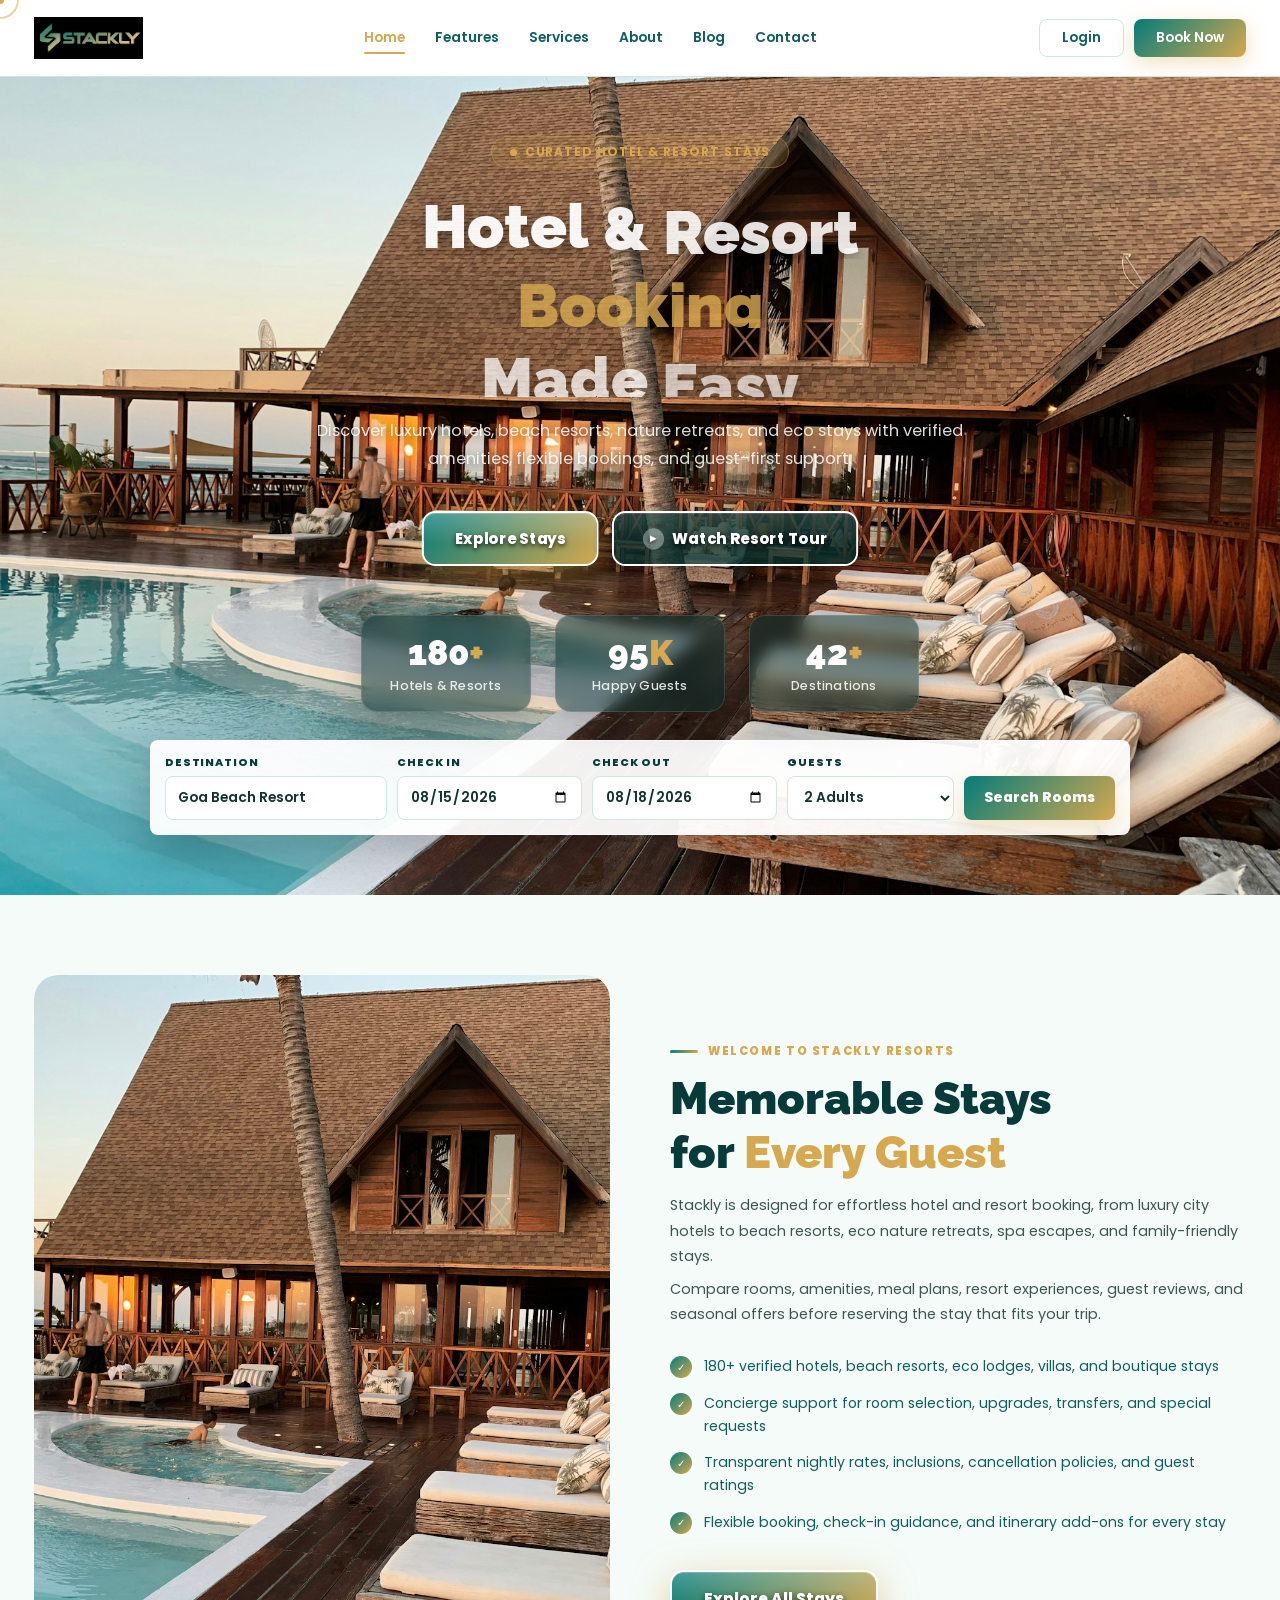
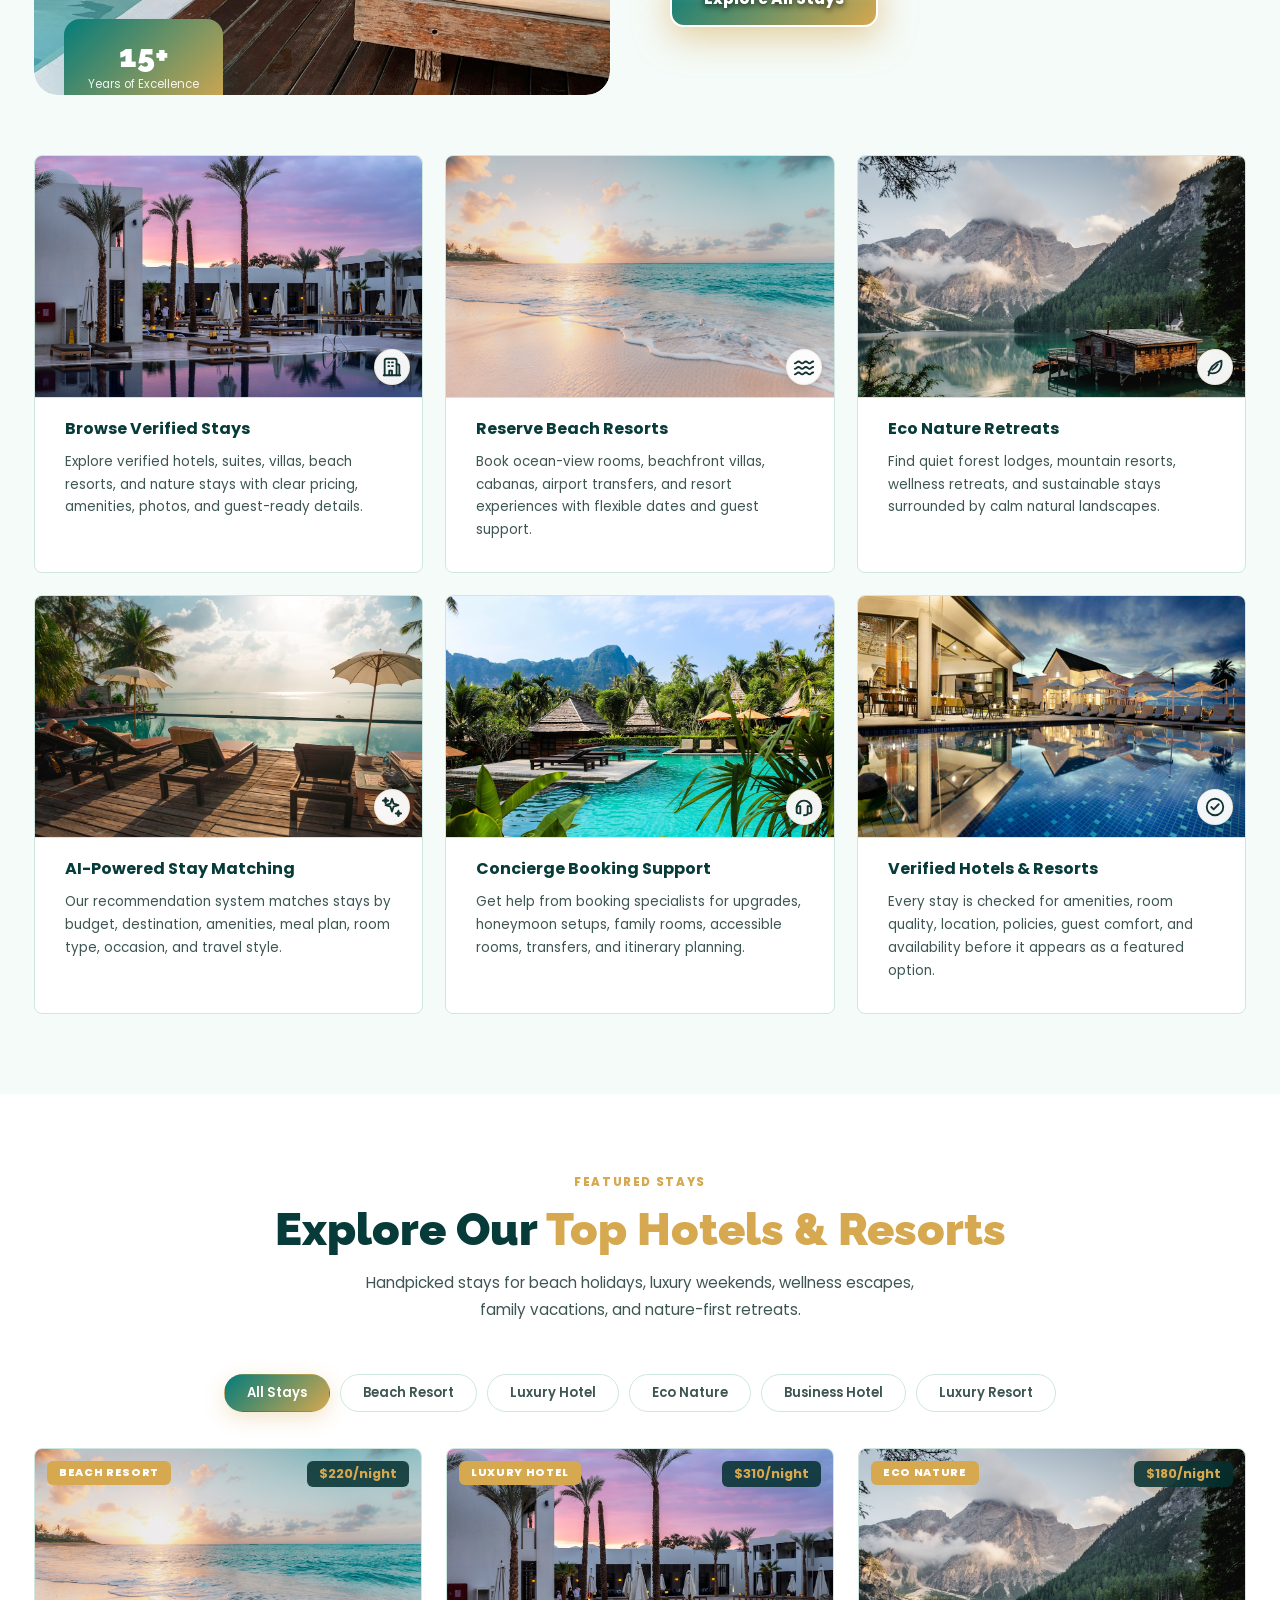
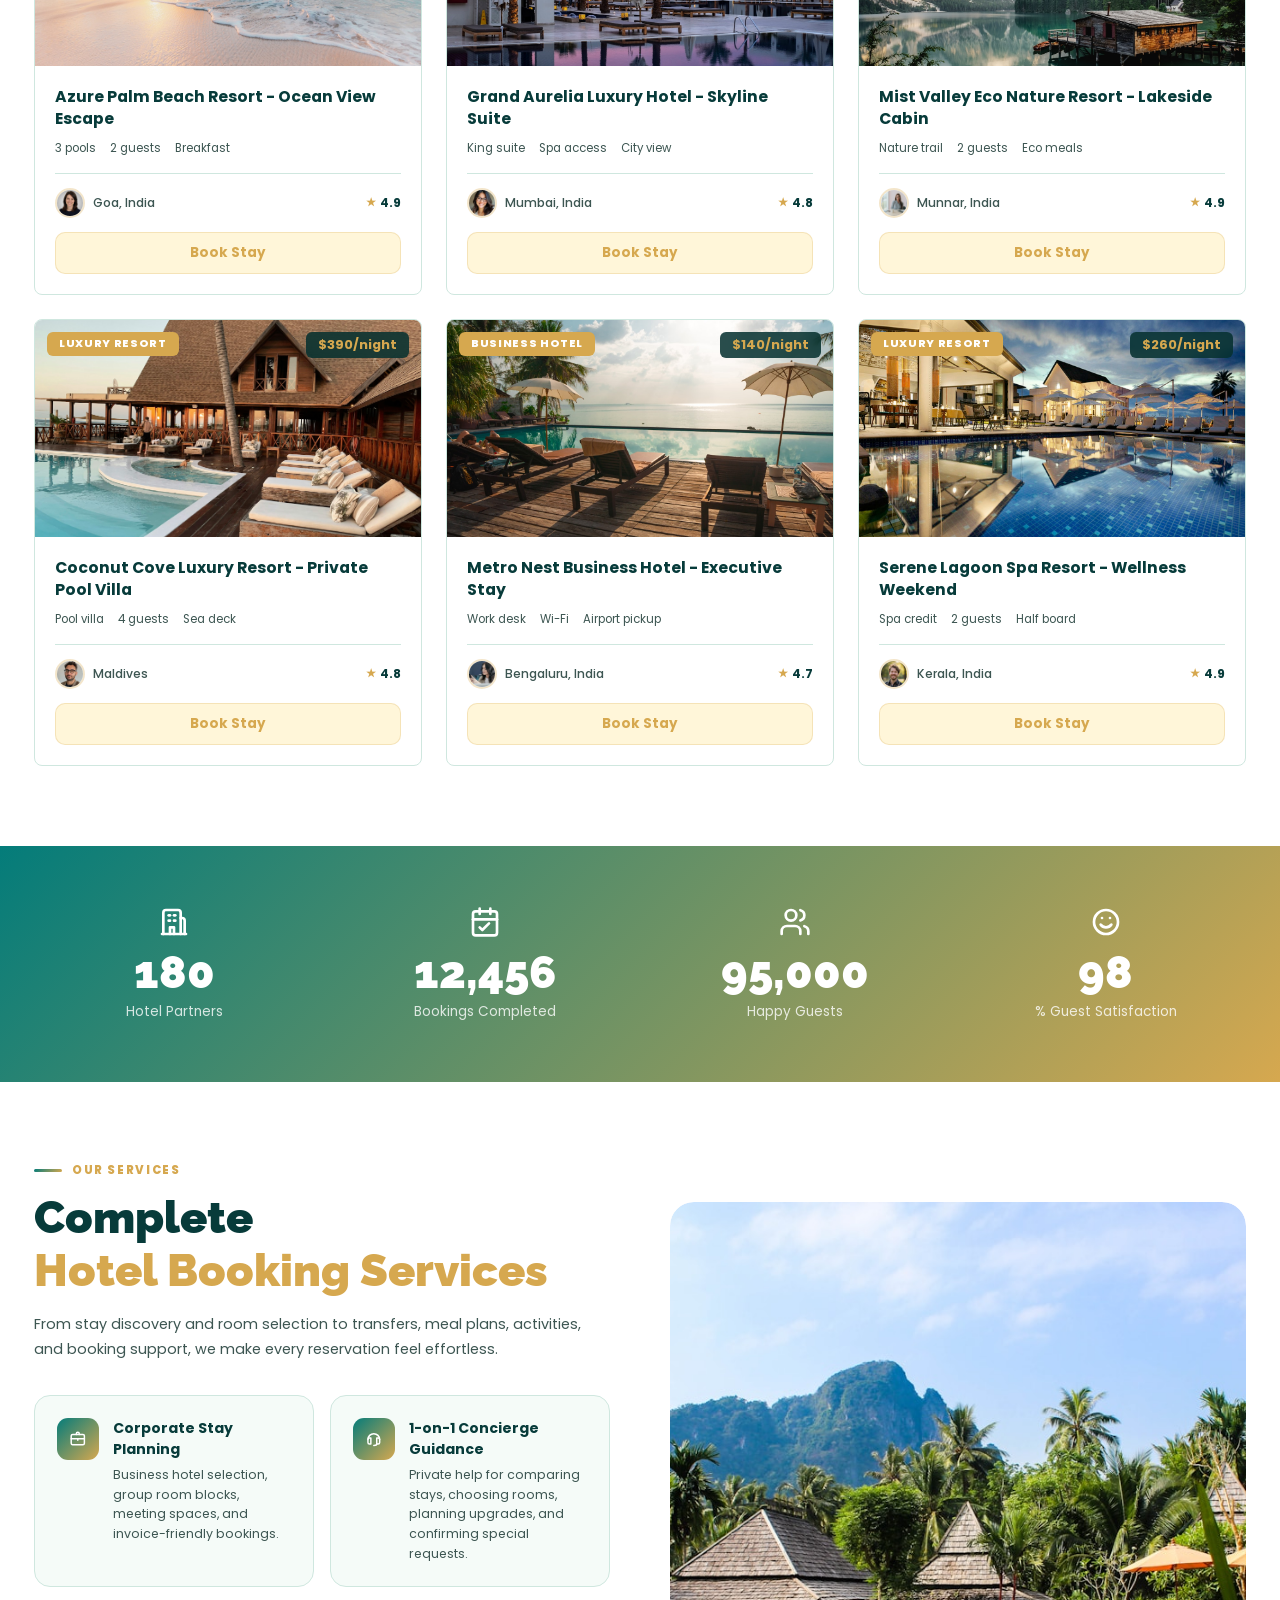
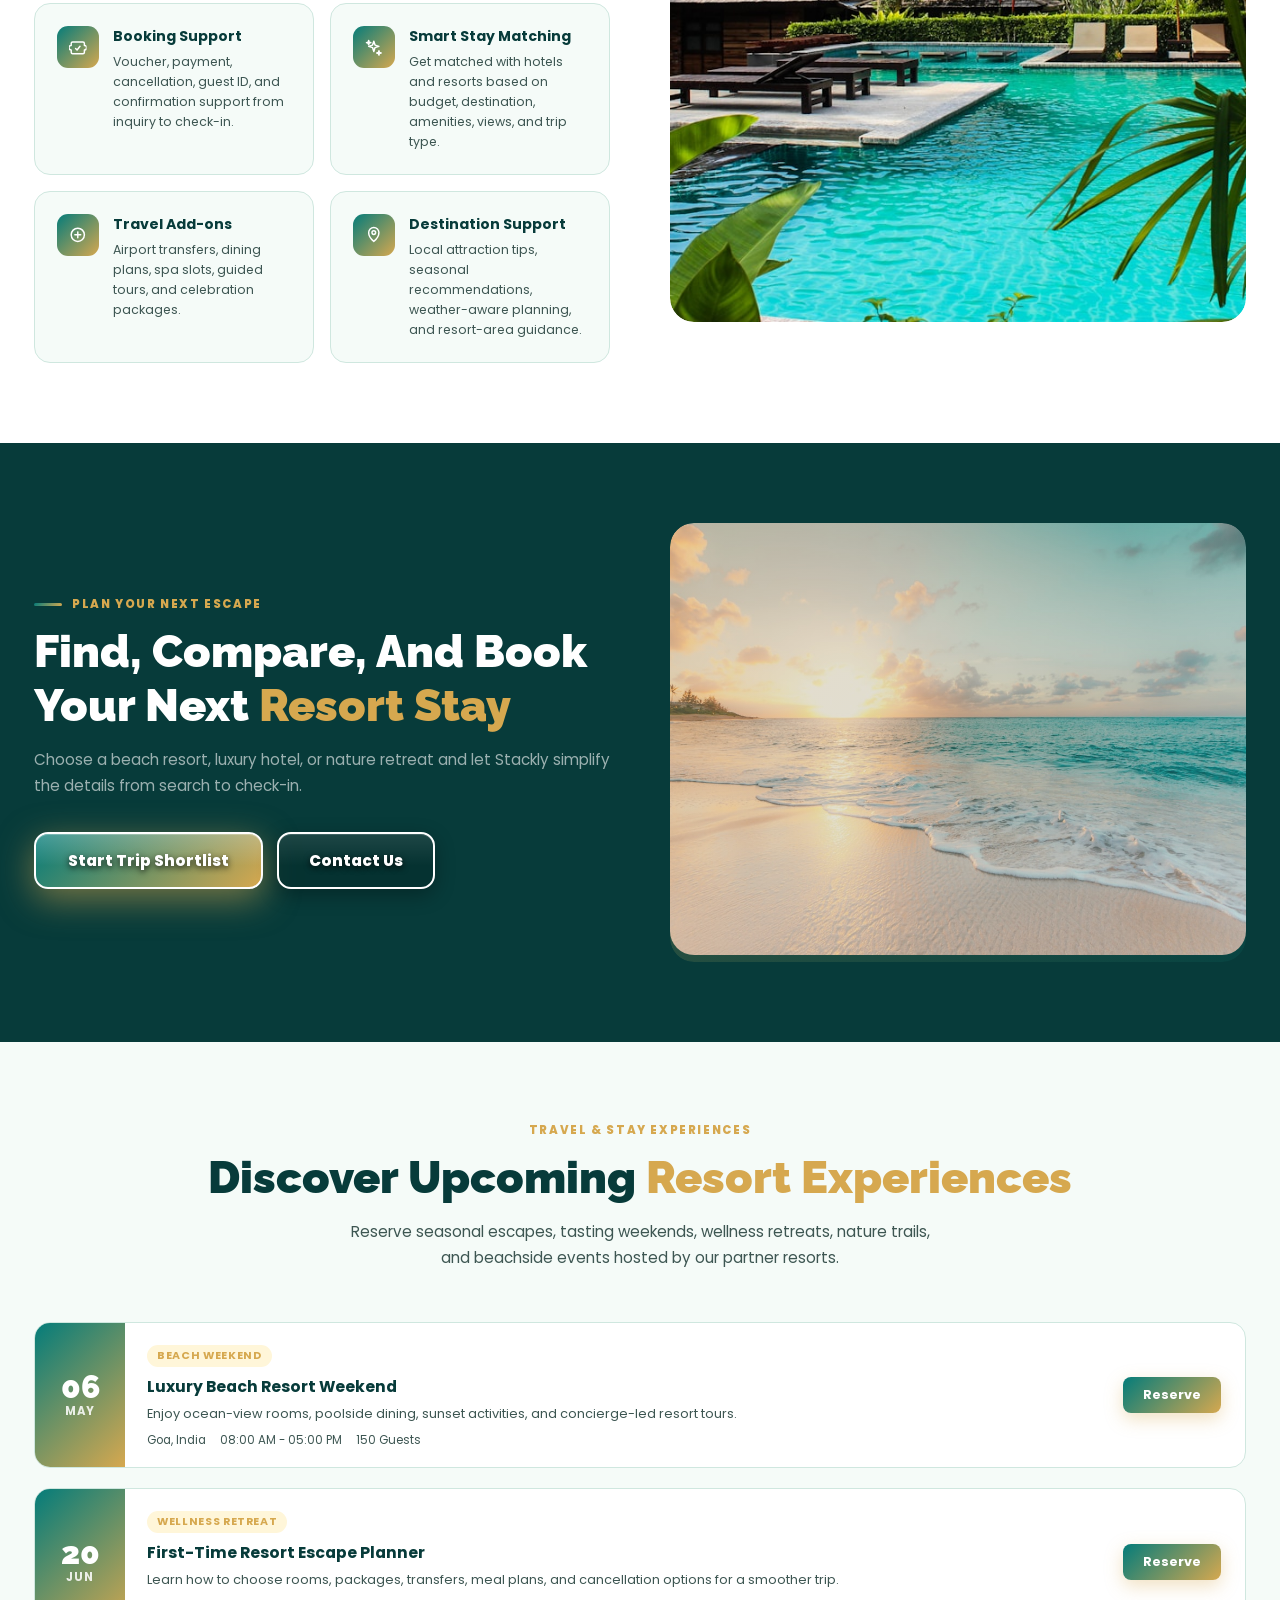
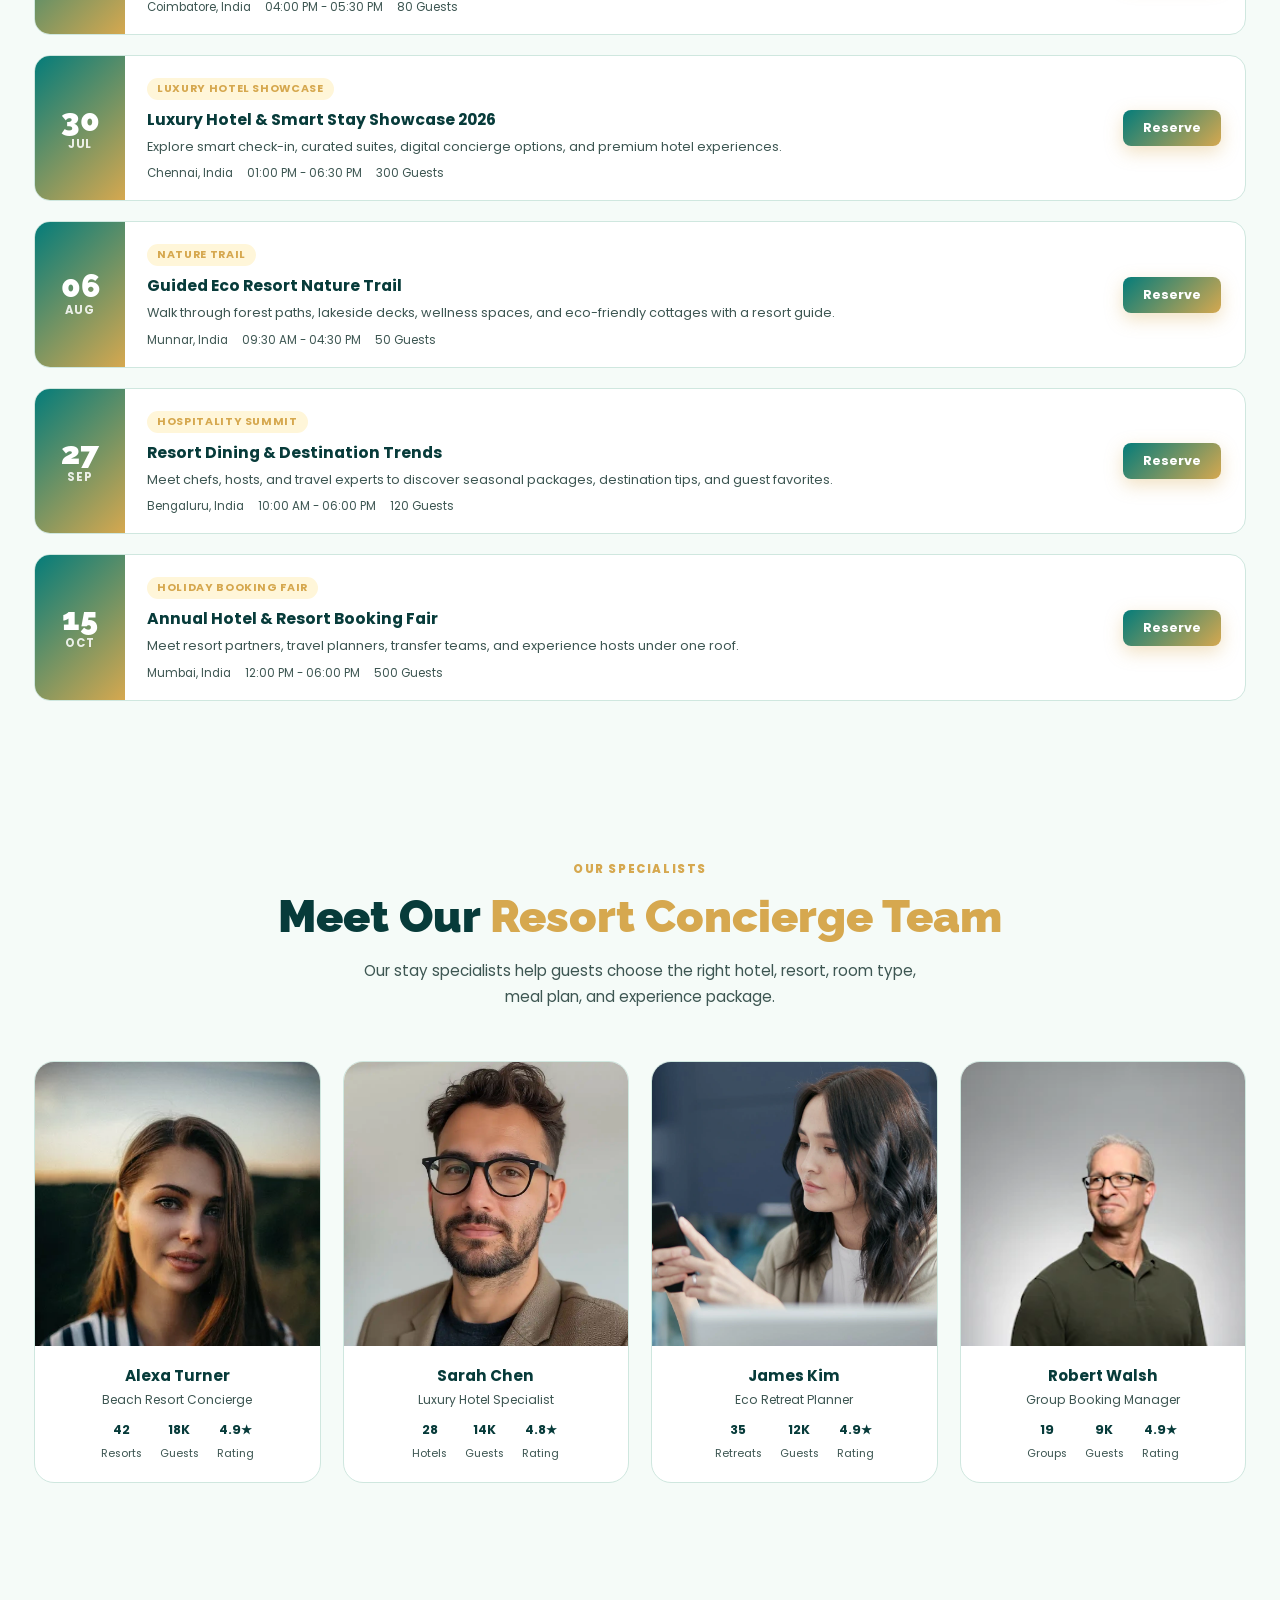
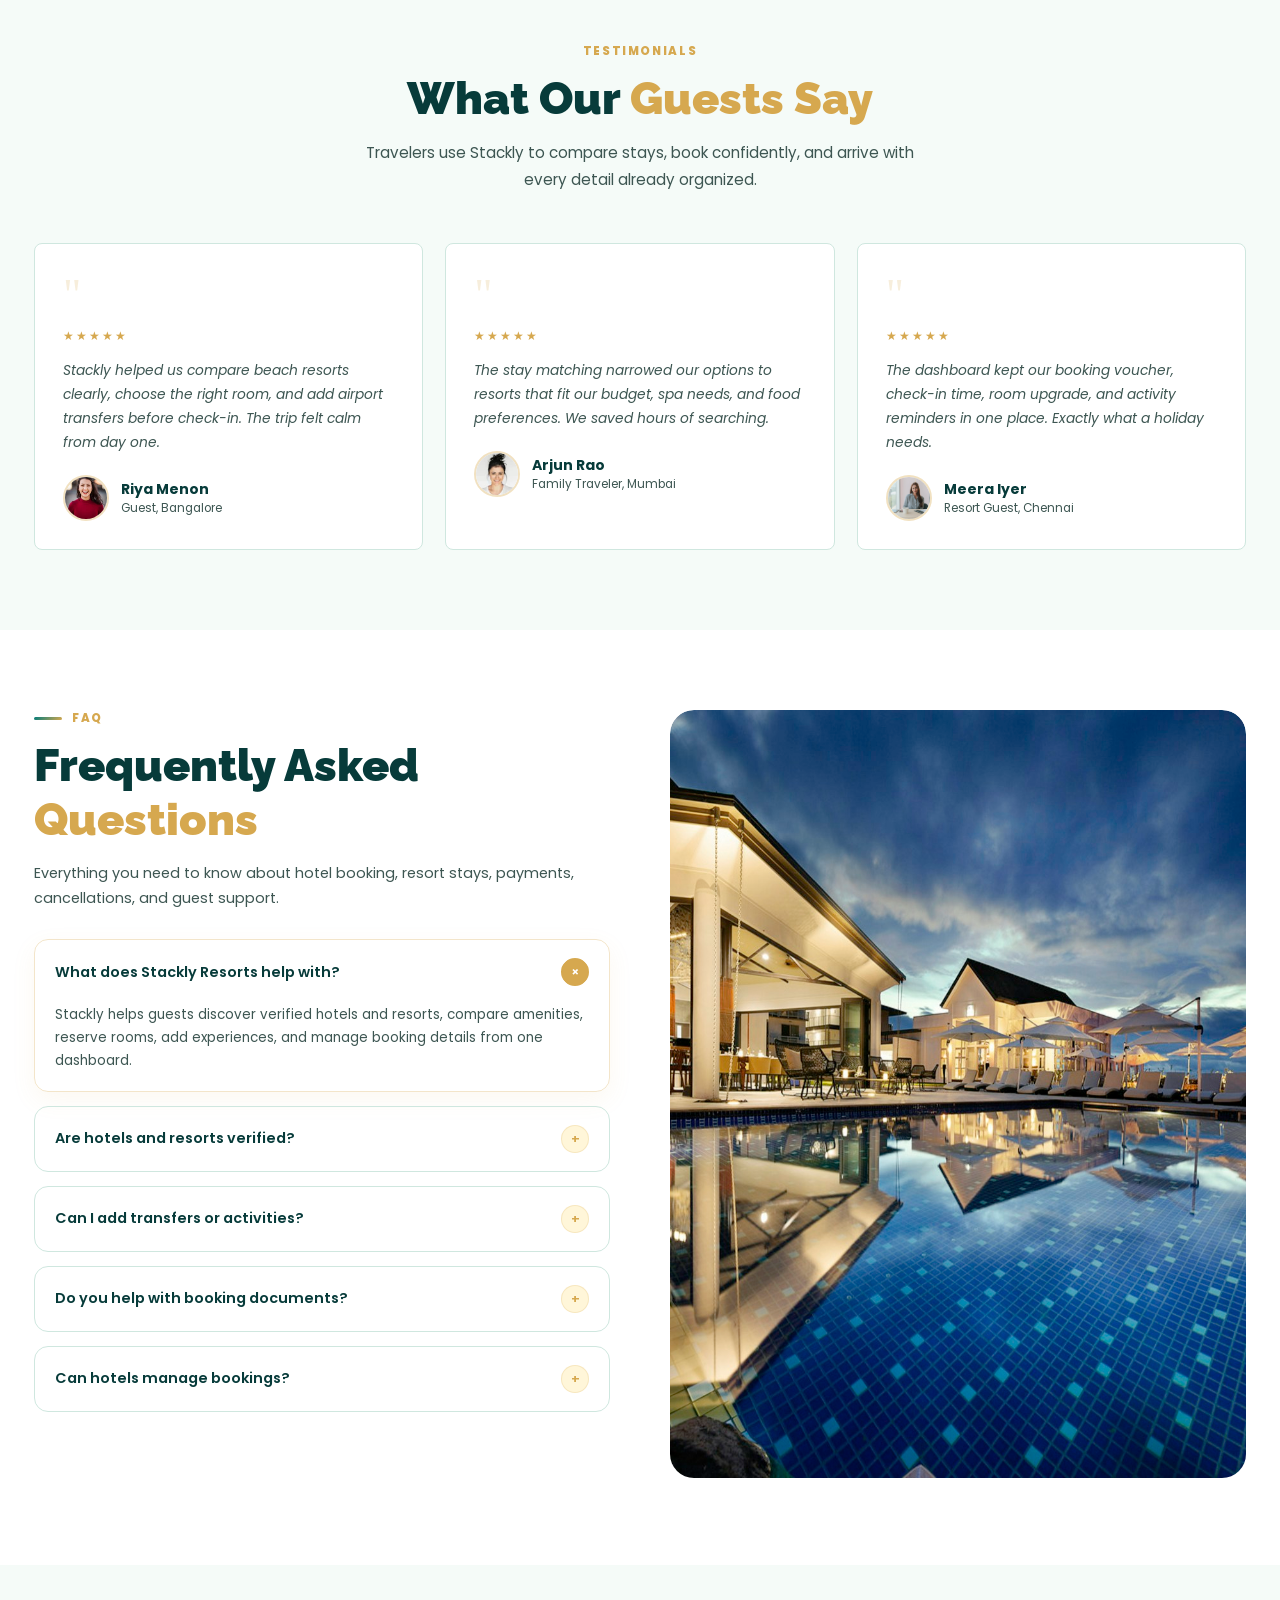
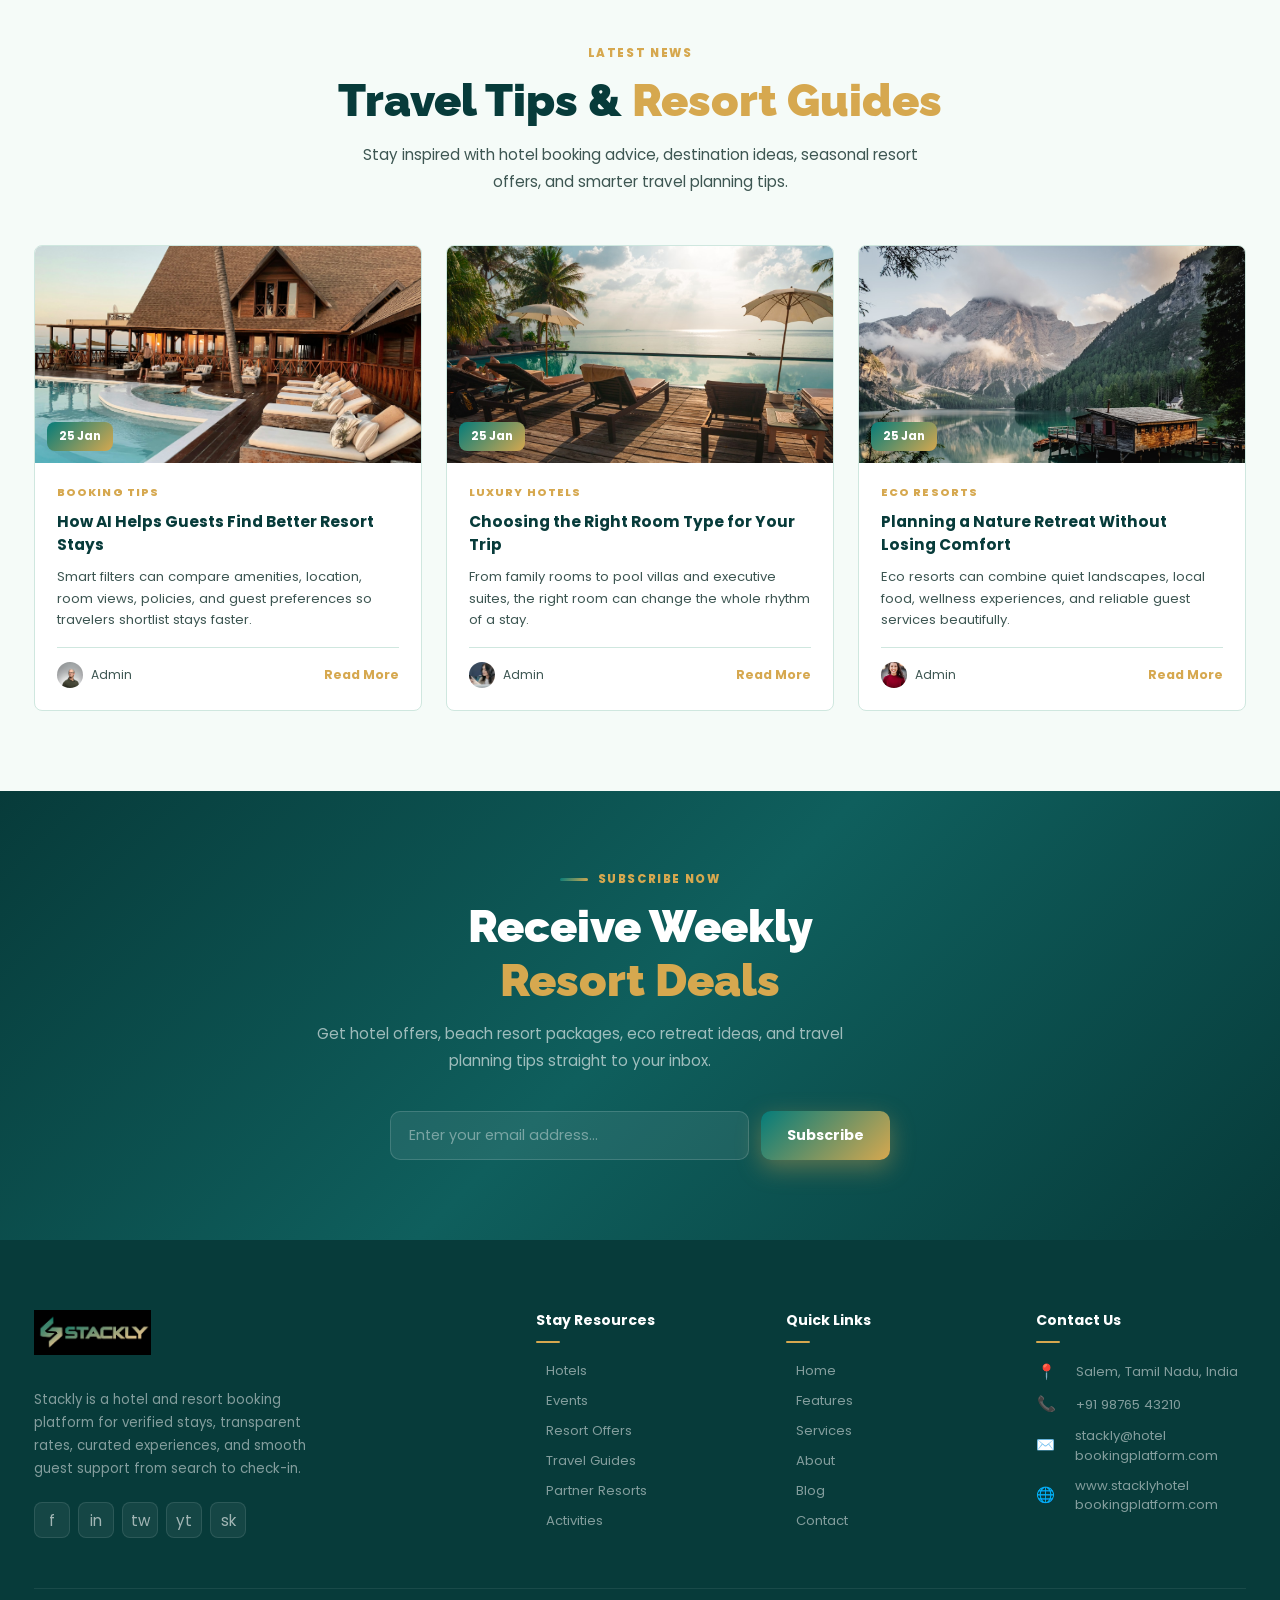
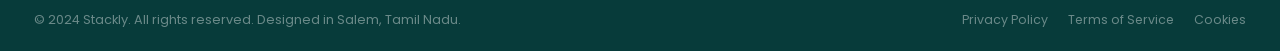
==== index.html @ 50036f1f "Add files via upload" ====
﻿<!DOCTYPE html>
<html lang="en">
<head>
<meta charset="UTF-8">
<meta name="viewport" content="width=device-width, initial-scale=1.0">
<title>Stackly - Hotel & Resort Booking</title>
<link href="https://fonts.googleapis.com/css2?family=Poppins:wght@300;400;500;600;700;800;900&family=Raleway:wght@400;600;700;800;900&display=swap" rel="stylesheet">
<!-- GSAP CDN -->
<script src="https://cdnjs.cloudflare.com/ajax/libs/gsap/3.12.5/gsap.min.js"></script>
<link rel="stylesheet" href="index.css">
</head>
<body>

<svg aria-hidden="true" style="position:absolute;width:0;height:0;overflow:hidden" xmlns="http://www.w3.org/2000/svg">
  <symbol id="icon-hotel" viewBox="0 0 24 24"><path d="M4 21V5a2 2 0 0 1 2-2h9a2 2 0 0 1 2 2v16"/><path d="M17 9h1a2 2 0 0 1 2 2v10"/><path d="M3 21h18"/><path d="M8 7h1"/><path d="M12 7h1"/><path d="M8 11h1"/><path d="M12 11h1"/><path d="M9 21v-5h3v5"/></symbol>
  <symbol id="icon-waves" viewBox="0 0 24 24"><path d="M2 8c2 0 2-2 4-2s2 2 4 2 2-2 4-2 2 2 4 2 2-2 4-2"/><path d="M2 14c2 0 2-2 4-2s2 2 4 2 2-2 4-2 2 2 4 2 2-2 4-2"/><path d="M2 20c2 0 2-2 4-2s2 2 4 2 2-2 4-2 2 2 4 2 2-2 4-2"/></symbol>
  <symbol id="icon-leaf" viewBox="0 0 24 24"><path d="M5 21c.8-7.2 5-13 14-16 1 8-3 14-10 14-2 0-3.4-.7-4-2"/><path d="M9 15c2-1 4-3 6-6"/></symbol>
  <symbol id="icon-sparkles" viewBox="0 0 24 24"><path d="M12 3l1.7 5.3L19 10l-5.3 1.7L12 17l-1.7-5.3L5 10l5.3-1.7L12 3z"/><path d="M19 16l.7 2.3L22 19l-2.3.7L19 22l-.7-2.3L16 19l2.3-.7L19 16z"/><path d="M5 2l.7 2.3L8 5l-2.3.7L5 8l-.7-2.3L2 5l2.3-.7L5 2z"/></symbol>
  <symbol id="icon-headset" viewBox="0 0 24 24"><path d="M4 13a8 8 0 0 1 16 0"/><path d="M4 13v4a2 2 0 0 0 2 2h2v-8H6a2 2 0 0 0-2 2z"/><path d="M20 13v4a2 2 0 0 1-2 2h-2v-8h2a2 2 0 0 1 2 2z"/><path d="M16 19c0 1.1-1.8 2-4 2"/></symbol>
  <symbol id="icon-check-circle" viewBox="0 0 24 24"><circle cx="12" cy="12" r="9"/><path d="M8 12l2.5 2.5L16 9"/></symbol>
  <symbol id="icon-calendar-check" viewBox="0 0 24 24"><path d="M8 2v4"/><path d="M16 2v4"/><rect x="3" y="4" width="18" height="18" rx="2"/><path d="M3 10h18"/><path d="M8 16l2 2 5-5"/></symbol>
  <symbol id="icon-users" viewBox="0 0 24 24"><path d="M16 21v-2a4 4 0 0 0-4-4H6a4 4 0 0 0-4 4v2"/><circle cx="9" cy="7" r="4"/><path d="M22 21v-2a4 4 0 0 0-3-3.87"/><path d="M16 3.13a4 4 0 0 1 0 7.75"/></symbol>
  <symbol id="icon-smile" viewBox="0 0 24 24"><circle cx="12" cy="12" r="9"/><path d="M8 14s1.5 2 4 2 4-2 4-2"/><path d="M9 9h.01"/><path d="M15 9h.01"/></symbol>
  <symbol id="icon-briefcase" viewBox="0 0 24 24"><path d="M10 6V5a2 2 0 0 1 2-2h0a2 2 0 0 1 2 2v1"/><rect x="3" y="6" width="18" height="14" rx="2"/><path d="M3 12h18"/><path d="M12 12v2"/></symbol>
  <symbol id="icon-ticket-check" viewBox="0 0 24 24"><path d="M3 9a3 3 0 0 0 0 6v3a2 2 0 0 0 2 2h14a2 2 0 0 0 2-2v-3a3 3 0 0 0 0-6V6a2 2 0 0 0-2-2H5a2 2 0 0 0-2 2z"/><path d="M9 13l2 2 4-5"/></symbol>
  <symbol id="icon-plus-circle" viewBox="0 0 24 24"><circle cx="12" cy="12" r="9"/><path d="M12 8v8"/><path d="M8 12h8"/></symbol>
  <symbol id="icon-map-pin" viewBox="0 0 24 24"><path d="M12 21s7-5.3 7-12a7 7 0 1 0-14 0c0 6.7 7 12 7 12z"/><circle cx="12" cy="9" r="2.5"/></symbol>
  <symbol id="icon-phone" viewBox="0 0 24 24"><path d="M22 16.9v3a2 2 0 0 1-2.2 2 19.8 19.8 0 0 1-8.6-3.1 19.5 19.5 0 0 1-6-6A19.8 19.8 0 0 1 2.1 4.2 2 2 0 0 1 4.1 2h3a2 2 0 0 1 2 1.7c.1 1 .4 2 .7 2.9a2 2 0 0 1-.4 2.1L8.1 10a16 16 0 0 0 6 6l1.3-1.3a2 2 0 0 1 2.1-.4c.9.3 1.9.6 2.9.7A2 2 0 0 1 22 16.9z"/></symbol>
  <symbol id="icon-mail" viewBox="0 0 24 24"><rect x="3" y="5" width="18" height="14" rx="2"/><path d="M3 7l9 6 9-6"/></symbol>
  <symbol id="icon-globe" viewBox="0 0 24 24"><circle cx="12" cy="12" r="9"/><path d="M3 12h18"/><path d="M12 3a14 14 0 0 1 0 18"/><path d="M12 3a14 14 0 0 0 0 18"/></symbol>
  <symbol id="icon-share" viewBox="0 0 24 24"><circle cx="18" cy="5" r="3"/><circle cx="6" cy="12" r="3"/><circle cx="18" cy="19" r="3"/><path d="M8.6 10.5l6.8-4"/><path d="M8.6 13.5l6.8 4"/></symbol>
  <symbol id="icon-network" viewBox="0 0 24 24"><rect x="4" y="4" width="6" height="6" rx="1"/><rect x="14" y="14" width="6" height="6" rx="1"/><rect x="14" y="4" width="6" height="6" rx="1"/><path d="M10 7h4"/><path d="M17 10v4"/><path d="M10 10l4 4"/></symbol>
  <symbol id="icon-message" viewBox="0 0 24 24"><path d="M21 12a8 8 0 0 1-8 8H6l-4 3 1.5-5A8 8 0 1 1 21 12z"/></symbol>
  <symbol id="icon-play" viewBox="0 0 24 24"><circle cx="12" cy="12" r="9"/><path d="M10 8l6 4-6 4z"/></symbol>
  <symbol id="icon-arrow-up" viewBox="0 0 24 24"><path d="M12 19V5"/><path d="M5 12l7-7 7 7"/></symbol>
  <symbol id="icon-x" viewBox="0 0 24 24"><path d="M18 6L6 18"/><path d="M6 6l12 12"/></symbol>
</svg>

<!-- CURSOR -->
<div id="cur-dot"></div>
<div id="cur-ring"></div>

<!-- LOADER -->
<div id="loader">
  <div class="loader-edu-wrapper">
    <svg class="loader-edu-icon" viewBox="0 0 24 24" fill="none" xmlns="http://www.w3.org/2000/svg">
      <defs>
        <linearGradient id="eduGrad" x1="0%" y1="0%" x2="100%" y2="100%">
          <stop offset="0%" stop-color="#0d9488" />
          <stop offset="50%" stop-color="#f2c14e" />
          <stop offset="100%" stop-color="#ffcc00" />
        </linearGradient>
        <linearGradient id="eduGradFill" x1="0%" y1="0%" x2="100%" y2="100%">
          <stop offset="0%" stop-color="#0d9488" stop-opacity="0.1" />
          <stop offset="50%" stop-color="#f2c14e" stop-opacity="0.1" />
          <stop offset="100%" stop-color="#ffcc00" stop-opacity="0.1" />
        </linearGradient>
      </defs>
      <path d="M6 12v5c0 2 2 3 6 3s6-1 6-3v-5" stroke="url(#eduGrad)" stroke-width="2" stroke-linecap="round" stroke-linejoin="round" fill="url(#eduGradFill)"/>
      <path d="M2 10l10-5 10 5-10 5z" stroke="url(#eduGrad)" stroke-width="2" stroke-linecap="round" stroke-linejoin="round" fill="url(#eduGradFill)"/>
      <path d="M22 10v6" stroke="url(#eduGrad)" stroke-width="2" stroke-linecap="round" stroke-linejoin="round"/>
    </svg>
  </div>
  <div class="ld-logo">
    <img src="logo_gold.webp" alt="Stackly Logo" class="loader-logo-img">
  </div>
  <div class="ld-bar-bg"><div class="ld-bar"></div></div>
  <div class="ld-words">Loading your escape...</div>
</div>

<!-- SCROLL TOP -->
<div id="scrolltop" onclick="window.scrollTo({top:0,behavior:'smooth'})" aria-label="Back to top"><svg class="icon-svg"><use href="#icon-arrow-up"></use></svg></div>



<!-- NAVBAR -->
<nav id="navbar" >
  <div class="nav-inner">
    <a href="index.html" class="nav-logo">
      <img src="logo_gold.webp" alt="Stackly Logo" class="nav-logo-img">
    </a>
    <ul class="nav-menu">
      <li><a href="index.html" class="active">Home</a></li>
      <li><a href="features.html">Features</a></li>
      <li><a href="services.html">Services</a></li>
      <li><a href="about.html">About</a></li>
      <li><a href="blog.html">Blog</a></li>
      <li><a href="contact.html">Contact</a></li>
    </ul>
    <div class="nav-actions">
      <button class="btn-login" onclick="location.href='login.html'">Login</button>
      <button class="btn-register" onclick="location.href='signup.html'">Book Now</button>
    </div>
    <div class="hamburger" id="ham">
      <span></span><span></span><span></span>
    </div>
  </div>
</nav>

<!-- MOBILE MENU -->
<div id="mob-menu">
  <span id="mob-close" aria-label="Close menu"><svg class="icon-svg"><use href="#icon-x"></use></svg></span>
  <div class="mob-menu-logo">
    <img src="logo_gold.webp" alt="Stackly Logo" style="height: 48px; object-fit: contain;">
  </div>
  <div class="mob-menu-links">
    <a href="index.html" class="active">Home</a>
    <a href="features.html">Features</a>
    <a href="services.html">Services</a>
    <a href="about.html">About</a>
    <a href="blog.html">Blog</a>
    <a href="contact.html">Contact</a>
  </div>
  <div class="mob-menu-actions">
    <a href="login.html" class="mob-menu-btn secondary">Login</a>
    <a href="signup.html" class="mob-menu-btn">Book Now</a>
  </div>
</div>

<!-- ============================================================ -->
<!-- ============================================================ -->
<!-- HERO -->
<!-- ============================================================ -->
<section id="hero">
  <div class="hero-video-container">
    <div class="video-overlay"></div>
    <video class="hero-video active" src="videos/resort_hotel_beach_video.mp4" autoplay loop muted playsinline preload="auto"></video>
  </div>
  <div class="container">
    <div class="hero-inner">
      <div class="hero-content">
        <div class="hero-badge rv" id="hero-badge"><span class="badge-pulse"></span><span class="badge-text">Curated Hotel & Resort Stays</span></div>
        <h1 class="rv d1" id="hero-title">Hotel & Resort<br><span class="hl">Booking</span><br>Made Easy</h1>
        <p class="hero-sub rv d2" id="hero-sub">Discover luxury hotels, beach resorts, nature retreats, and eco stays with verified amenities, flexible bookings, and guest-first support.</p>
        <div class="hero-btns rv d3">
          <a href="404.html" class="hbtn-main">Explore Stays</a>
          <a href="404.html" class="hbtn-ghost"><span class="play-wrap">▶</span> Watch Resort Tour</a>
        </div>
        <div class="hero-stats rv d4">
          <div>
            <div class="hstat-num">180<em>+</em></div>
            <div class="hstat-label">Hotels & Resorts</div>
          </div>
          <div>
            <div class="hstat-num">95<em>K</em></div>
            <div class="hstat-label">Happy Guests</div>
          </div>
          <div>
            <div class="hstat-num">42<em>+</em></div>
            <div class="hstat-label">Destinations</div>
          </div>
        </div>
        <form class="booking-search rv d4" action="404.html">
          <label>
            <span>Destination</span>
            <input type="text" value="Goa Beach Resort">
          </label>
          <label>
            <span>Check In</span>
            <input type="date" value="2026-08-15">
          </label>
          <label>
            <span>Check Out</span>
            <input type="date" value="2026-08-18">
          </label>
          <label>
            <span>Guests</span>
            <select>
              <option>2 Adults</option>
              <option>Family of 4</option>
              <option>Group Booking</option>
            </select>
          </label>
          <button type="submit">Search Rooms</button>
        </form>
      </div>
    </div>
  </div>
</section>
<!-- ============================================================ -->
<!-- FEATURES / WELCOME -->
<!-- ============================================================ -->
<section id="features">
  <div class="container">
    <div class="features-intro">
      <div class="fi-img-wrap rv-l">
        <img src="downloaded_images/resort-hero.webp" alt="Welcome to Stackly Resorts">
        <div class="fi-badge">
          <div class="num">15+</div>
          <div class="lbl">Years of Excellence</div>
        </div>
      </div>
      <div class="rv-r">
        <div class="sec-eyebrow">Welcome to Stackly Resorts</div>
        <h2 class="sec-title">Memorable Stays<br>for <span>Every Guest</span></h2>
        <p style="color:var(--gray);font-size:.9rem;line-height:1.75;margin-bottom:8px;">Stackly is designed for effortless hotel and resort booking, from luxury city hotels to beach resorts, eco nature retreats, spa escapes, and family-friendly stays.</p>
        <p style="color:var(--gray);font-size:.9rem;line-height:1.75;">Compare rooms, amenities, meal plans, resort experiences, guest reviews, and seasonal offers before reserving the stay that fits your trip.</p>
        <ul class="fi-list">
          <li><span class="fi-check">✓</span>180+ verified hotels, beach resorts, eco lodges, villas, and boutique stays</li>
          <li><span class="fi-check">✓</span>Concierge support for room selection, upgrades, transfers, and special requests</li>
          <li><span class="fi-check">✓</span>Transparent nightly rates, inclusions, cancellation policies, and guest ratings</li>
          <li><span class="fi-check">✓</span>Flexible booking, check-in guidance, and itinerary add-ons for every stay</li>
        </ul>
        <a href="404.html" class="hbtn-main" style="display:inline-flex;width:fit-content;">Explore All Stays</a>
      </div>
    </div>

    <div class="features-grid">
      <div class="feat-card rv d1">
        <div class="feat-img">
          <img src="downloaded_images/luxury-hotel.webp" alt="Browse Verified Stays">
          <div class="feat-badge" aria-label="Hotel stays"><svg class="icon-svg"><use href="#icon-hotel"></use></svg></div>
        </div>
        <h3>Browse Verified Stays</h3>
        <p>Explore verified hotels, suites, villas, beach resorts, and nature stays with clear pricing, amenities, photos, and guest-ready details.</p>
      </div>

      <div class="feat-card rv d2">
        <div class="feat-img">
          <img src="downloaded_images/beach-resort.webp" alt="Reserve Beach Resorts">
          <div class="feat-badge" aria-label="Beach resorts"><svg class="icon-svg"><use href="#icon-waves"></use></svg></div>
        </div>
        <h3>Reserve Beach Resorts</h3>
        <p>Book ocean-view rooms, beachfront villas, cabanas, airport transfers, and resort experiences with flexible dates and guest support.</p>
      </div>

      <div class="feat-card rv d3">
        <div class="feat-img">
          <img src="downloaded_images/mountain-resort.webp" alt="Eco Nature Retreats">
          <div class="feat-badge" aria-label="Nature retreats"><svg class="icon-svg"><use href="#icon-leaf"></use></svg></div>
        </div>
        <h3>Eco Nature Retreats</h3>
        <p>Find quiet forest lodges, mountain resorts, wellness retreats, and sustainable stays surrounded by calm natural landscapes.</p>
      </div>

      <div class="feat-card rv d1">
        <div class="feat-img">
          <img src="downloaded_images/hotel-suite.webp" alt="AI-Powered Stay Matching">
          <div class="feat-badge" aria-label="Smart matching"><svg class="icon-svg"><use href="#icon-sparkles"></use></svg></div>
        </div>
        <h3>AI-Powered Stay Matching</h3>
        <p>Our recommendation system matches stays by budget, destination, amenities, meal plan, room type, occasion, and travel style.</p>
      </div>

      <div class="feat-card rv d2">
        <div class="feat-img">
          <img src="downloaded_images/spa-resort.webp" alt="Concierge Booking Support">
          <div class="feat-badge" aria-label="Concierge support"><svg class="icon-svg"><use href="#icon-headset"></use></svg></div>
        </div>
        <h3>Concierge Booking Support</h3>
        <p>Get help from booking specialists for upgrades, honeymoon setups, family rooms, accessible rooms, transfers, and itinerary planning.</p>
      </div>

      <div class="feat-card rv d3">
        <div class="feat-img">
          <img src="downloaded_images/resort-pool.webp" alt="Verified Hotels and Resorts">
          <div class="feat-badge" aria-label="Verified stays"><svg class="icon-svg"><use href="#icon-check-circle"></use></svg></div>
        </div>
        <h3>Verified Hotels & Resorts</h3>
        <p>Every stay is checked for amenities, room quality, location, policies, guest comfort, and availability before it appears as a featured option.</p>
      </div>
    </div>
  </div>
</section>
<!-- ============================================================ -->
<!-- FEATURED STAYS -->
<!-- ============================================================ -->
<section id="properties">
  <div class="container">
    <div class="sec-head rv">
      <div class="sec-eyebrow">Featured Stays</div>
      <h2 class="sec-title">Explore Our <span>Top Hotels & Resorts</span></h2>
      <p class="sec-desc">Handpicked stays for beach holidays, luxury weekends, wellness escapes, family vacations, and nature-first retreats.</p>
    </div>
    <div class="properties-tabs rv">
      <button class="ctab active" data-filter="All">All Stays</button>
      <button class="ctab" data-filter="Beach Resort">Beach Resort</button>
      <button class="ctab" data-filter="Luxury Hotel">Luxury Hotel</button>
      <button class="ctab" data-filter="Eco Nature">Eco Nature</button>
      <button class="ctab" data-filter="Business Hotel">Business Hotel</button>
      <button class="ctab" data-filter="Luxury Resort">Luxury Resort</button>
    </div>
    <div class="properties-grid">
      <div class="property-card rv d1" data-category="Beach Resort">
        <div class="cc-img">
          <img src="downloaded_images/beach-resort.webp" alt="Azure Palm Beach Resort">
          <span class="cc-label">Beach Resort</span>
          <span class="cc-price">$220/night</span>
          <div class="cc-overlay"></div>
        </div>
        <div class="cc-body">
          <div class="cc-title">Azure Palm Beach Resort - Ocean View Escape</div>
          <div class="cc-meta"><span>3 pools</span><span>2 guests</span><span>Breakfast</span></div>
          <div class="cc-foot"><div class="cc-tutor"><img src="downloaded_images/a1.webp" alt=""><span>Goa, India</span></div><div class="cc-rating"><span class="cc-stars">★</span>4.9</div></div>
          <button class="cc-btn" type="button" onclick="location.href='404.html'">Book Stay</button>
        </div>
      </div>
      <div class="property-card rv d2" data-category="Luxury Hotel">
        <div class="cc-img">
          <img src="downloaded_images/luxury-hotel.webp" alt="Grand Aurelia Luxury Hotel">
          <span class="cc-label">Luxury Hotel</span>
          <span class="cc-price">$310/night</span>
          <div class="cc-overlay"></div>
        </div>
        <div class="cc-body">
          <div class="cc-title">Grand Aurelia Luxury Hotel - Skyline Suite</div>
          <div class="cc-meta"><span>King suite</span><span>Spa access</span><span>City view</span></div>
          <div class="cc-foot"><div class="cc-tutor"><img src="downloaded_images/a2.webp" alt=""><span>Mumbai, India</span></div><div class="cc-rating"><span class="cc-stars">★</span>4.8</div></div>
          <button class="cc-btn" type="button" onclick="location.href='404.html'">Book Stay</button>
        </div>
      </div>
      <div class="property-card rv d3" data-category="Eco Nature">
        <div class="cc-img">
          <img src="downloaded_images/mountain-resort.webp" alt="Mist Valley Eco Nature Resort">
          <span class="cc-label">Eco Nature</span>
          <span class="cc-price">$180/night</span>
          <div class="cc-overlay"></div>
        </div>
        <div class="cc-body">
          <div class="cc-title">Mist Valley Eco Nature Resort - Lakeside Cabin</div>
          <div class="cc-meta"><span>Nature trail</span><span>2 guests</span><span>Eco meals</span></div>
          <div class="cc-foot"><div class="cc-tutor"><img src="downloaded_images/w5.webp" alt=""><span>Munnar, India</span></div><div class="cc-rating"><span class="cc-stars">★</span>4.9</div></div>
          <button class="cc-btn" type="button" onclick="location.href='404.html'">Book Stay</button>
        </div>
      </div>
      <div class="property-card rv d1" data-category="Luxury Resort">
        <div class="cc-img">
          <img src="downloaded_images/resort-hero.webp" alt="Coconut Cove Luxury Resort">
          <span class="cc-label">Luxury Resort</span>
          <span class="cc-price">$390/night</span>
          <div class="cc-overlay"></div>
        </div>
        <div class="cc-body">
          <div class="cc-title">Coconut Cove Luxury Resort - Private Pool Villa</div>
          <div class="cc-meta"><span>Pool villa</span><span>4 guests</span><span>Sea deck</span></div>
          <div class="cc-foot"><div class="cc-tutor"><img src="downloaded_images/a3.webp" alt=""><span>Maldives</span></div><div class="cc-rating"><span class="cc-stars">★</span>4.8</div></div>
          <button class="cc-btn" type="button" onclick="location.href='404.html'">Book Stay</button>
        </div>
      </div>
      <div class="property-card rv d2" data-category="Business Hotel">
        <div class="cc-img">
          <img src="downloaded_images/hotel-suite.webp" alt="Metro Nest Business Hotel">
          <span class="cc-label">Business Hotel</span>
          <span class="cc-price">$140/night</span>
          <div class="cc-overlay"></div>
        </div>
        <div class="cc-body">
          <div class="cc-title">Metro Nest Business Hotel - Executive Stay</div>
          <div class="cc-meta"><span>Work desk</span><span>Wi-Fi</span><span>Airport pickup</span></div>
          <div class="cc-foot"><div class="cc-tutor"><img src="downloaded_images/w3.webp" alt=""><span>Bengaluru, India</span></div><div class="cc-rating"><span class="cc-stars">★</span>4.7</div></div>
          <button class="cc-btn" type="button" onclick="location.href='404.html'">Book Stay</button>
        </div>
      </div>
      <div class="property-card rv d3" data-category="Luxury Resort">
        <div class="cc-img">
          <img src="downloaded_images/resort-pool.webp" alt="Serene Lagoon Spa Resort">
          <span class="cc-label">Luxury Resort</span>
          <span class="cc-price">$260/night</span>
          <div class="cc-overlay"></div>
        </div>
        <div class="cc-body">
          <div class="cc-title">Serene Lagoon Spa Resort - Wellness Weekend</div>
          <div class="cc-meta"><span>Spa credit</span><span>2 guests</span><span>Half board</span></div>
          <div class="cc-foot"><div class="cc-tutor"><img src="downloaded_images/a4.webp" alt=""><span>Kerala, India</span></div><div class="cc-rating"><span class="cc-stars">★</span>4.9</div></div>
          <button class="cc-btn" type="button" onclick="location.href='404.html'">Book Stay</button>
        </div>
      </div>
    </div>
  </div>
</section>
<!-- ============================================================ -->
<!-- STATS BAND -->
<!-- ============================================================ -->
<section id="stats">
  <div class="container"><div class="stats-inner">
    <div class="stat-block rv d1"><div class="ico"><svg class="icon-svg"><use href="#icon-hotel"></use></svg></div><div class="num" data-target="180">0</div><div class="lab">Hotel Partners</div></div>
    <div class="stat-block rv d2"><div class="ico"><svg class="icon-svg"><use href="#icon-calendar-check"></use></svg></div><div class="num" data-target="12456">0</div><div class="lab">Bookings Completed</div></div>
    <div class="stat-block rv d3"><div class="ico"><svg class="icon-svg"><use href="#icon-users"></use></svg></div><div class="num" data-target="95000">0</div><div class="lab">Happy Guests</div></div>
    <div class="stat-block rv d4"><div class="ico"><svg class="icon-svg"><use href="#icon-smile"></use></svg></div><div class="num" data-target="98">0</div><div class="lab">% Guest Satisfaction</div></div>
  </div></div>
</section>
<!-- ============================================================ -->
<!-- SERVICES -->
<!-- ============================================================ -->
<section id="services">
  <div class="container"><div class="services-inner"><div>
    <div class="sec-eyebrow rv">Our Services</div>
    <h2 class="sec-title rv">Complete<br><span>Hotel Booking Services</span></h2>
    <p style="color:var(--gray);font-size:.9rem;line-height:1.75;margin-bottom:32px;" class="rv">From stay discovery and room selection to transfers, meal plans, activities, and booking support, we make every reservation feel effortless.</p>
    <div class="svc-grid">
      <div class="svc-item rv d1"><div class="svc-ico"><svg class="icon-svg"><use href="#icon-briefcase"></use></svg></div><div class="svc-body"><h4>Corporate Stay Planning</h4><p>Business hotel selection, group room blocks, meeting spaces, and invoice-friendly bookings.</p></div></div>
      <div class="svc-item rv d2"><div class="svc-ico"><svg class="icon-svg"><use href="#icon-headset"></use></svg></div><div class="svc-body"><h4>1-on-1 Concierge Guidance</h4><p>Private help for comparing stays, choosing rooms, planning upgrades, and confirming special requests.</p></div></div>
      <div class="svc-item rv d3"><div class="svc-ico"><svg class="icon-svg"><use href="#icon-ticket-check"></use></svg></div><div class="svc-body"><h4>Booking Support</h4><p>Voucher, payment, cancellation, guest ID, and confirmation support from inquiry to check-in.</p></div></div>
      <div class="svc-item rv d1"><div class="svc-ico"><svg class="icon-svg"><use href="#icon-sparkles"></use></svg></div><div class="svc-body"><h4>Smart Stay Matching</h4><p>Get matched with hotels and resorts based on budget, destination, amenities, views, and trip type.</p></div></div>
      <div class="svc-item rv d2"><div class="svc-ico"><svg class="icon-svg"><use href="#icon-plus-circle"></use></svg></div><div class="svc-body"><h4>Travel Add-ons</h4><p>Airport transfers, dining plans, spa slots, guided tours, and celebration packages.</p></div></div>
      <div class="svc-item rv d3"><div class="svc-ico"><svg class="icon-svg"><use href="#icon-map-pin"></use></svg></div><div class="svc-body"><h4>Destination Support</h4><p>Local attraction tips, seasonal recommendations, weather-aware planning, and resort-area guidance.</p></div></div>
    </div></div><div class="svc-img-side rv-r"><img src="downloaded_images/spa-resort.webp" alt="Hotel booking services"></div>
  </div></div>
</section>
<!-- ============================================================ -->
<!-- CTA BAND -->
<!-- ============================================================ -->
<section id="cta-band">
  <div class="container"><div class="cta-inner"><div class="cta-text">
    <div class="sec-eyebrow rv">Plan Your Next Escape</div>
    <h2 class="sec-title rv">Find, Compare, And Book<br>Your Next <span>Resort Stay</span></h2>
    <p class="sec-desc rv">Choose a beach resort, luxury hotel, or nature retreat and let Stackly simplify the details from search to check-in.</p>
    <div class="rv" style="display:flex;gap:14px;flex-wrap:wrap;"><a href="404.html" class="hbtn-main">Start Trip Shortlist</a><a href="404.html" class="hbtn-ghost">Contact Us</a></div>
  </div><div class="cta-img rv-r"><img src="downloaded_images/beach-resort.webp" alt="Resort bookings"></div></div></div>
</section>
<!-- ============================================================ -->
<!-- EXPERIENCES -->
<!-- ============================================================ -->
<section id="events">
  <div class="container">
    <div class="sec-head rv"><div class="sec-eyebrow">Travel & Stay Experiences</div><h2 class="sec-title">Discover Upcoming <span>Resort Experiences</span></h2><p class="sec-desc">Reserve seasonal escapes, tasting weekends, wellness retreats, nature trails, and beachside events hosted by our partner resorts.</p></div>
    <div class="events-list">
      <div class="event-card rv d1"><div class="ev-date"><div class="ev-day">06</div><div class="ev-mon">May</div></div><div class="ev-body"><span class="ev-tag">Beach Weekend</span><h4>Luxury Beach Resort Weekend</h4><p>Enjoy ocean-view rooms, poolside dining, sunset activities, and concierge-led resort tours.</p><div class="ev-meta"><span>Goa, India</span><span>08:00 AM - 05:00 PM</span><span>150 Guests</span></div></div><div class="ev-action"><button class="ev-reg" type="button" onclick="location.href='404.html'">Reserve</button></div></div>
      <div class="event-card rv d2"><div class="ev-date"><div class="ev-day">20</div><div class="ev-mon">Jun</div></div><div class="ev-body"><span class="ev-tag">Wellness Retreat</span><h4>First-Time Resort Escape Planner</h4><p>Learn how to choose rooms, packages, transfers, meal plans, and cancellation options for a smoother trip.</p><div class="ev-meta"><span>Coimbatore, India</span><span>04:00 PM - 05:30 PM</span><span>80 Guests</span></div></div><div class="ev-action"><button class="ev-reg" type="button" onclick="location.href='404.html'">Reserve</button></div></div>
      <div class="event-card rv d3"><div class="ev-date"><div class="ev-day">30</div><div class="ev-mon">Jul</div></div><div class="ev-body"><span class="ev-tag">Luxury Hotel Showcase</span><h4>Luxury Hotel & Smart Stay Showcase 2026</h4><p>Explore smart check-in, curated suites, digital concierge options, and premium hotel experiences.</p><div class="ev-meta"><span>Chennai, India</span><span>01:00 PM - 06:30 PM</span><span>300 Guests</span></div></div><div class="ev-action"><button class="ev-reg" type="button" onclick="location.href='404.html'">Reserve</button></div></div>
      <div class="event-card rv d1"><div class="ev-date"><div class="ev-day">06</div><div class="ev-mon">Aug</div></div><div class="ev-body"><span class="ev-tag">Nature Trail</span><h4>Guided Eco Resort Nature Trail</h4><p>Walk through forest paths, lakeside decks, wellness spaces, and eco-friendly cottages with a resort guide.</p><div class="ev-meta"><span>Munnar, India</span><span>09:30 AM - 04:30 PM</span><span>50 Guests</span></div></div><div class="ev-action"><button class="ev-reg" type="button" onclick="location.href='404.html'">Reserve</button></div></div>
      <div class="event-card rv d2"><div class="ev-date"><div class="ev-day">27</div><div class="ev-mon">Sep</div></div><div class="ev-body"><span class="ev-tag">Hospitality Summit</span><h4>Resort Dining & Destination Trends</h4><p>Meet chefs, hosts, and travel experts to discover seasonal packages, destination tips, and guest favorites.</p><div class="ev-meta"><span>Bengaluru, India</span><span>10:00 AM - 06:00 PM</span><span>120 Guests</span></div></div><div class="ev-action"><button class="ev-reg" type="button" onclick="location.href='404.html'">Reserve</button></div></div>
      <div class="event-card rv d3"><div class="ev-date"><div class="ev-day">15</div><div class="ev-mon">Oct</div></div><div class="ev-body"><span class="ev-tag">Holiday Booking Fair</span><h4>Annual Hotel & Resort Booking Fair</h4><p>Meet resort partners, travel planners, transfer teams, and experience hosts under one roof.</p><div class="ev-meta"><span>Mumbai, India</span><span>12:00 PM - 06:00 PM</span><span>500 Guests</span></div></div><div class="ev-action"><button class="ev-reg" type="button" onclick="location.href='404.html'">Reserve</button></div></div>
    </div>
  </div>
</section>
<!-- ============================================================ -->
<!-- RESORT SPECIALISTS -->
<!-- ============================================================ -->
<section id="admins" style="background:var(--light)">
  <div class="container">
    <div class="sec-head rv"><div class="sec-eyebrow">Our Specialists</div><h2 class="sec-title">Meet Our <span>Resort Concierge Team</span></h2><p class="sec-desc">Our stay specialists help guests choose the right hotel, resort, room type, meal plan, and experience package.</p></div>
    <div class="admins-grid">
      <div class="admin-card rv d1"><div class="tc-img"><img src="downloaded_images/w7.webp" alt="Alexa Turner"><div class="tc-overlay"><div class="tc-socials"><a href="404.html" class="tc-soc" aria-label="Share profile"><svg class="icon-svg"><use href="#icon-share"></use></svg></a><a href="404.html" class="tc-soc" aria-label="Network profile"><svg class="icon-svg"><use href="#icon-network"></use></svg></a><a href="404.html" class="tc-soc" aria-label="Message profile"><svg class="icon-svg"><use href="#icon-message"></use></svg></a></div></div></div><div class="tc-info"><h4>Alexa Turner</h4><p>Beach Resort Concierge</p><div class="tc-stats"><div class="tcs"><span>42</span><small>Resorts</small></div><div class="tcs"><span>18K</span><small>Guests</small></div><div class="tcs"><span>4.9★</span><small>Rating</small></div></div></div></div>
      <div class="admin-card rv d2"><div class="tc-img"><img src="downloaded_images/a3.webp" alt="Sarah Chen"><div class="tc-overlay"><div class="tc-socials"><a href="404.html" class="tc-soc" aria-label="Share profile"><svg class="icon-svg"><use href="#icon-share"></use></svg></a><a href="404.html" class="tc-soc" aria-label="Network profile"><svg class="icon-svg"><use href="#icon-network"></use></svg></a><a href="404.html" class="tc-soc" aria-label="Website profile"><svg class="icon-svg"><use href="#icon-globe"></use></svg></a></div></div></div><div class="tc-info"><h4>Sarah Chen</h4><p>Luxury Hotel Specialist</p><div class="tc-stats"><div class="tcs"><span>28</span><small>Hotels</small></div><div class="tcs"><span>14K</span><small>Guests</small></div><div class="tcs"><span>4.8★</span><small>Rating</small></div></div></div></div>
      <div class="admin-card rv d3"><div class="tc-img"><img src="downloaded_images/w3.webp" alt="James Kim"><div class="tc-overlay"><div class="tc-socials"><a href="404.html" class="tc-soc" aria-label="Share profile"><svg class="icon-svg"><use href="#icon-share"></use></svg></a><a href="404.html" class="tc-soc" aria-label="Network profile"><svg class="icon-svg"><use href="#icon-network"></use></svg></a><a href="404.html" class="tc-soc" aria-label="Message profile"><svg class="icon-svg"><use href="#icon-message"></use></svg></a></div></div></div><div class="tc-info"><h4>James Kim</h4><p>Eco Retreat Planner</p><div class="tc-stats"><div class="tcs"><span>35</span><small>Retreats</small></div><div class="tcs"><span>12K</span><small>Guests</small></div><div class="tcs"><span>4.9★</span><small>Rating</small></div></div></div></div>
      <div class="admin-card rv d4"><div class="tc-img"><img src="downloaded_images/unsplash_1472099645785-5658abf4ff4e_w400_q70.webp" alt="Robert Walsh"><div class="tc-overlay"><div class="tc-socials"><a href="404.html" class="tc-soc" aria-label="Share profile"><svg class="icon-svg"><use href="#icon-share"></use></svg></a><a href="404.html" class="tc-soc" aria-label="Network profile"><svg class="icon-svg"><use href="#icon-network"></use></svg></a><a href="404.html" class="tc-soc" aria-label="Video profile"><svg class="icon-svg"><use href="#icon-play"></use></svg></a></div></div></div><div class="tc-info"><h4>Robert Walsh</h4><p>Group Booking Manager</p><div class="tc-stats"><div class="tcs"><span>19</span><small>Groups</small></div><div class="tcs"><span>9K</span><small>Guests</small></div><div class="tcs"><span>4.9★</span><small>Rating</small></div></div></div></div>
    </div>
  </div>
</section>
<!-- ============================================================ -->
<!-- TESTIMONIALS -->
<!-- ============================================================ -->
<section id="testimonials"><div class="container"><div class="sec-head rv"><div class="sec-eyebrow">Testimonials</div><h2 class="sec-title">What Our <span>Guests Say</span></h2><p class="sec-desc">Travelers use Stackly to compare stays, book confidently, and arrive with every detail already organized.</p></div><div class="testi-grid">
  <div class="testi-card rv d1"><div class="tq">"</div><div class="testi-stars">★★★★★</div><p class="testi-text">Stackly helped us compare beach resorts clearly, choose the right room, and add airport transfers before check-in. The trip felt calm from day one.</p><div class="testi-author"><img src="downloaded_images/unsplash_1494790108377-be9c29b29330_w80_q70.webp" alt=""><div><div class="ta-name">Riya Menon</div><div class="ta-role">Guest, Bangalore</div></div></div></div>
  <div class="testi-card rv d2"><div class="tq">"</div><div class="testi-stars">★★★★★</div><p class="testi-text">The stay matching narrowed our options to resorts that fit our budget, spa needs, and food preferences. We saved hours of searching.</p><div class="testi-author"><img src="downloaded_images/unsplash_1580489944761-15a19d654956_w60_q70.webp" alt=""><div><div class="ta-name">Arjun Rao</div><div class="ta-role">Family Traveler, Mumbai</div></div></div></div>
  <div class="testi-card rv d3"><div class="tq">"</div><div class="testi-stars">★★★★★</div><p class="testi-text">The dashboard kept our booking voucher, check-in time, room upgrade, and activity reminders in one place. Exactly what a holiday needs.</p><div class="testi-author"><img src="downloaded_images/w5.webp" alt=""><div><div class="ta-name">Meera Iyer</div><div class="ta-role">Resort Guest, Chennai</div></div></div></div>
</div></div></section>
<!-- ============================================================ -->
<!-- FAQ -->
<!-- ============================================================ -->
<section id="faq" style="background:#fff"><div class="container"><div class="faq-inner"><div><div class="sec-eyebrow rv">FAQ</div><h2 class="sec-title rv">Frequently Asked <span>Questions</span></h2><p style="color:var(--gray);font-size:.9rem;line-height:1.75;margin-bottom:28px;" class="rv">Everything you need to know about hotel booking, resort stays, payments, cancellations, and guest support.</p><div class="faq-list">
  <div class="faq-item rv d1 open"><div class="faq-q">What does Stackly Resorts help with?<span class="faq-icon">+</span></div><div class="faq-a"><div class="faq-a-inner">Stackly helps guests discover verified hotels and resorts, compare amenities, reserve rooms, add experiences, and manage booking details from one dashboard.</div></div></div>
  <div class="faq-item rv d2"><div class="faq-q">Are hotels and resorts verified?<span class="faq-icon">+</span></div><div class="faq-a"><div class="faq-a-inner">Featured stays are checked for location, room quality, amenities, policies, availability, guest comfort, and pricing clarity before promotion.</div></div></div>
  <div class="faq-item rv d3"><div class="faq-q">Can I add transfers or activities?<span class="faq-icon">+</span></div><div class="faq-a"><div class="faq-a-inner">Yes. You can add airport pickup, dining plans, spa slots, guided tours, celebration setups, and other resort experiences when available.</div></div></div>
  <div class="faq-item rv d1"><div class="faq-q">Do you help with booking documents?<span class="faq-icon">+</span></div><div class="faq-a"><div class="faq-a-inner">Yes. Your dashboard keeps booking vouchers, payment updates, guest ID reminders, cancellation terms, and check-in instructions organized.</div></div></div>
  <div class="faq-item rv d2"><div class="faq-q">Can hotels manage bookings?<span class="faq-icon">+</span></div><div class="faq-a"><div class="faq-a-inner">Partner hotels can manage rooms, booking requests, guest notes, schedules, and follow-ups from the dashboard.</div></div></div>
</div></div><div class="faq-img rv-r"><img src="downloaded_images/resort-pool.webp" alt="Hotel booking FAQ"></div></div></div></section>
<!-- ============================================================ -->
<!-- BLOG -->
<!-- ============================================================ -->
<section id="blog"><div class="container"><div class="sec-head rv"><div class="sec-eyebrow">Latest News</div><h2 class="sec-title">Travel Tips & <span>Resort Guides</span></h2><p class="sec-desc">Stay inspired with hotel booking advice, destination ideas, seasonal resort offers, and smarter travel planning tips.</p></div><div class="blog-grid">
  <div class="blog-card rv d1"><div class="bc-img"><img src="downloaded_images/resort-hero.webp" alt="Beach resort guide"><div class="bc-date-badge">25 Jan</div></div><div class="bc-body"><div class="bc-cat">Booking Tips</div><div class="bc-title">How AI Helps Guests Find Better Resort Stays</div><div class="bc-excerpt">Smart filters can compare amenities, location, room views, policies, and guest preferences so travelers shortlist stays faster.</div><div class="bc-foot"><div class="bc-author"><img src="downloaded_images/unsplash_1472099645785-5658abf4ff4e_w400_q70.webp" alt="">Admin</div><a href="404.html" class="bc-more">Read More</a></div></div></div>
  <div class="blog-card rv d2"><div class="bc-img"><img src="downloaded_images/hotel-suite.webp" alt="Hotel suite guide"><div class="bc-date-badge">25 Jan</div></div><div class="bc-body"><div class="bc-cat">Luxury Hotels</div><div class="bc-title">Choosing the Right Room Type for Your Trip</div><div class="bc-excerpt">From family rooms to pool villas and executive suites, the right room can change the whole rhythm of a stay.</div><div class="bc-foot"><div class="bc-author"><img src="downloaded_images/w3.webp" alt="">Admin</div><a href="404.html" class="bc-more">Read More</a></div></div></div>
  <div class="blog-card rv d3"><div class="bc-img"><img src="downloaded_images/mountain-resort.webp" alt="Eco resort guide"><div class="bc-date-badge">25 Jan</div></div><div class="bc-body"><div class="bc-cat">Eco Resorts</div><div class="bc-title">Planning a Nature Retreat Without Losing Comfort</div><div class="bc-excerpt">Eco resorts can combine quiet landscapes, local food, wellness experiences, and reliable guest services beautifully.</div><div class="bc-foot"><div class="bc-author"><img src="downloaded_images/unsplash_1494790108377-be9c29b29330_w80_q70.webp" alt="">Admin</div><a href="404.html" class="bc-more">Read More</a></div></div></div>
</div></div></section>
<!-- ============================================================ -->
<!-- SUBSCRIBE -->
<!-- ============================================================ -->
<section id="subscribe"><div class="container"><div class="subscribe-inner"><div class="sec-eyebrow rv" style="justify-content:center;color:var(--orange)">Subscribe Now</div><h2 class="sec-title rv">Receive Weekly<br><span>Resort Deals</span></h2><p class="sec-desc rv">Get hotel offers, beach resort packages, eco retreat ideas, and travel planning tips straight to your inbox.</p><form class="sub-form rv" onsubmit="event.preventDefault(); validateSubscription();"><input type="email" placeholder="Enter your email address..." required oninput="handleEmailInput()"><button type="submit">Subscribe</button></form></div></div></section>
<!-- FOOTER -->
<!-- ============================================================ -->
<footer>
  <div class="container">
    <div class="footer-grid">
      <div class="fg-brand">
        <a href="index.html" class="nav-logo" style="margin-bottom:12px; display:inline-block;">
          <img src="logo_gold.webp" alt="Stackly Logo" class="footer-logo-img">
        </a>
        <p>Stackly is a hotel and resort booking platform for verified stays, transparent rates, curated experiences, and smooth guest support from search to check-in.</p>
        <div class="foot-soc">
          <a class="fsoc" href="404.html">f</a>
          <a class="fsoc" href="404.html">in</a>
          <a class="fsoc" href="404.html">tw</a>
          <a class="fsoc" href="404.html">yt</a>
          <a class="fsoc" href="404.html">sk</a>
        </div>
      </div>
      <div class="fg-col">
        <h4>Stay Resources</h4>
        <ul>
          <li><a href="404.html">Hotels</a></li>
          <li><a href="404.html">Events</a></li>
          <li><a href="404.html">Resort Offers</a></li>
          <li><a href="404.html">Travel Guides</a></li>
          <li><a href="404.html">Partner Resorts</a></li>
          <li><a href="404.html">Activities</a></li>
        </ul>
      </div>
      <div class="fg-col">
      <h4>Quick Links</h4>
        <ul>
          <li><a href="index.html">Home</a></li>
          <li><a href="features.html">Features</a></li>
          <li><a href="services.html">Services</a></li>
          <li><a href="about.html">About</a></li>
          <li><a href="blog.html">Blog</a></li>
          <li><a href="contact.html">Contact</a></li>
        </ul>
      </div>
      <div class="fg-col">
      <h4>Contact Us</h4>
         <ul class="footer-contact-list">
          <li><span class="fc-icon">📍</span> <a href="404.html">Salem, Tamil Nadu, India</a></li>
          <li><span class="fc-icon">📞</span> <a href="404.html">+91 98765 43210</a></li>
          <li><span class="fc-icon">✉️</span> <a href="404.html">stackly@hotel bookingplatform.com</a></li>
          <li><span class="fc-icon">🌐</span> <a href="404.html"> www.stacklyhotel bookingplatform.com</a></li>
        </ul>
      </div>
    </div>
    <div class="foot-bottom">
      <p>&copy; 2024 Stackly. All rights reserved. Designed in Salem, Tamil Nadu.</p>
      <div class="foot-links">
        <a href="404.html">Privacy Policy</a>
        <a href="404.html">Terms of Service</a>
        <a href="404.html">Cookies</a>
      </div>
    </div>
  </div>
</footer>

<!-- ============================================================ -->
<!-- JAVASCRIPT -->
<!-- ============================================================ -->
<script>
/* ===== LOADER TRANSITION ===== */

const logo = document.querySelector('a.nav-logo');
if (logo) {
  logo.addEventListener('click', (e) => {
    e.preventDefault();
    const loader = document.getElementById('loader');
    if (loader) {
      loader.classList.add('show');
      setTimeout(() => {
        window.location.href = logo.getAttribute('href');
      }, 1500);
    } else {
      window.location.href = logo.getAttribute('href');
    }
  });
}

/* ===== CURSOR ===== */
const cd=document.getElementById('cur-dot'),cr=document.getElementById('cur-ring');
let mx=0,my=0,rx=0,ry=0;
document.addEventListener('mousemove',e=>{mx=e.clientX;my=e.clientY});
(function ac(){cd.style.left=mx+'px';cd.style.top=my+'px';rx+=(mx-rx)*.12;ry+=(my-ry)*.12;cr.style.left=rx+'px';cr.style.top=ry+'px';requestAnimationFrame(ac)})();
document.querySelectorAll('a,button,.feat-card,.property-card,.admin-card,.testi-card,.event-card,.blog-card,.svc-item').forEach(el=>{
  el.addEventListener('mouseenter',()=>cr.classList.add('big'));
  el.addEventListener('mouseleave',()=>cr.classList.remove('big'));
});

/* ===== BACKGROUND VIDEO CAROUSEL & GSAP TEXT ANIMATIONS ===== */
const slides = [
  {
    badge: "Curated Hotel & Resort Stays",
    title: 'Hotel & Resort<br><span class="hl">Booking</span><br>Made Easy',
    subtext: "Discover luxury hotels, beach resorts, nature retreats, and eco stays with verified amenities, flexible bookings, and guest-first support."
  },
  {
    badge: "Luxury, Beach, And Nature Resorts",
    title: 'Wake Up<br><span class="hl">Closer To Paradise</span><br>This Season',
    subtext: "Compare ocean-view rooms, pool villas, spa resorts, and family-friendly hotels with transparent rates and helpful booking support."
  },
  {
    badge: "Eco Retreats And Wellness Escapes",
    title: 'Plan A Stay<br><span class="hl">That Feels Restful</span><br>Before You Arrive',
    subtext: "Shortlist nature resorts, add transfers and activities, and keep booking details organized from search through check-in."
  }
];

let currentSlideIdx = 0;
const videoElements = document.querySelectorAll('.hero-video');
const badgeTextElement = document.querySelector('#hero-badge .badge-text');
const titleElement = document.querySelector('#hero-title');
const subElement = document.querySelector('#hero-sub');

function splitTextIntoWords(element, htmlContent) {
  const lines = htmlContent.split(/<br\s*\/?>/i);
  let finalHTML = '';
  lines.forEach(line => {
    const tempDiv = document.createElement('div');
    tempDiv.innerHTML = line;
    let lineHTML = '<span class="char-line">';
    tempDiv.childNodes.forEach(node => {
      if (node.nodeType === 3) { // Text node
        const words = node.textContent.split(/\s+/);
        words.forEach(word => {
          if (word) {
            lineHTML += `<span class="char-word">${word}</span> `;
          }
        });
      } else if (node.nodeType === 1) { // Element node
        const words = node.textContent.split(/\s+/);
        const className = node.className;
        words.forEach(word => {
          if (word) {
            lineHTML += `<span class="${className} char-word">${word}</span> `;
          }
        });
      }
    });
    lineHTML += '</span>';
    finalHTML += lineHTML;
  });
  element.innerHTML = finalHTML;
}

function animateSlideText(index) {
  if (typeof gsap === 'undefined') return;
  const slide = slides[index];

  if (badgeTextElement) badgeTextElement.textContent = slide.badge;
  if (titleElement) splitTextIntoWords(titleElement, slide.title);
  if (subElement) subElement.textContent = slide.subtext;

  gsap.killTweensOf(".char-word");
  gsap.killTweensOf("#hero-badge");
  gsap.killTweensOf("#hero-sub");

  gsap.set(".char-word", { translateY: "110%", opacity: 0 });
  gsap.set("#hero-badge", { opacity: 0, y: -20 });
  gsap.set("#hero-sub", { opacity: 0, y: 15 });

  const tl = gsap.timeline();
  tl.to("#hero-badge", { opacity: 1, y: 0, duration: 0.6, ease: "power2.out" })
    .to(".char-word", { translateY: "0%", opacity: 1, duration: 0.9, stagger: 0.05, ease: "power3.out" }, "-=0.4")
    .to("#hero-sub", { opacity: 1, y: 0, duration: 0.8, ease: "power2.out" }, "-=0.6");
}

function nextSlide() {
  if (typeof gsap === 'undefined') return;
  const nextIdx = (currentSlideIdx + 1) % slides.length;

  gsap.to(["#hero-badge", "#hero-sub", ".char-word"], {
    opacity: 0,
    y: (index, target) => {
      if (target.id === 'hero-badge') return -15;
      return 15;
    },
    duration: 0.5,
    stagger: 0.02,
    ease: "power2.in",
    onComplete: () => {
      if (videoElements.length > 1) {
        videoElements[currentSlideIdx].classList.remove('active');
        try { videoElements[currentSlideIdx].pause(); } catch(e){}
      }
      
      currentSlideIdx = nextIdx;
      
      if (videoElements.length > 1) {
        videoElements[currentSlideIdx].classList.add('active');
        try {
          videoElements[currentSlideIdx].currentTime = 0;
          videoElements[currentSlideIdx].play();
        } catch(e){}
      }
      
      animateSlideText(currentSlideIdx);
    }
  });
}

/* ===== NAVBAR SCROLL ===== */
const nb=document.getElementById('navbar');
window.addEventListener('scroll',()=>{
  nb.classList.toggle('scrolled',scrollY>80);
  document.getElementById('scrolltop').classList.toggle('show',scrollY>400);
});

/* ===== MOBILE MENU ===== */
document.getElementById('ham').addEventListener('click',()=>{
  document.getElementById('mob-menu').classList.add('open');
  document.body.classList.add('no-scroll');
  document.documentElement.classList.add('no-scroll');
});
document.getElementById('mob-close').addEventListener('click',()=>{
  document.getElementById('mob-menu').classList.remove('open');
  document.body.classList.remove('no-scroll');
  document.documentElement.classList.remove('no-scroll');
});
document.querySelectorAll('#mob-menu a').forEach(a=>a.addEventListener('click',()=>{
  document.getElementById('mob-menu').classList.remove('open');
  document.body.classList.remove('no-scroll');
  document.documentElement.classList.remove('no-scroll');
}));

/* ===== SCROLL REVEAL ===== */
const ro=new IntersectionObserver(entries=>{
  entries.forEach(e=>{if(e.isIntersecting)e.target.classList.add('show')});
},{threshold:.1,rootMargin:'0px 0px -40px 0px'});
document.querySelectorAll('.rv,.rv-l,.rv-r').forEach(el=>ro.observe(el));

/* ===== COUNTER ANIMATION ===== */
const co=new IntersectionObserver(entries=>{
  entries.forEach(e=>{
    if(e.isIntersecting){
      const el=e.target,target=+el.dataset.target,inc=target/60;
      let v=0;const t=setInterval(()=>{v+=inc;if(v>=target){el.textContent=target.toLocaleString();clearInterval(t)}else{el.textContent=Math.floor(v).toLocaleString()}},20);
      co.unobserve(el);
    }
  });
},{threshold:.5});
document.querySelectorAll('.stat-block .num[data-target]').forEach(el=>co.observe(el));

/* ===== COURSE TABS ===== */
document.querySelectorAll('.ctab').forEach(t=>{
  t.addEventListener('click',function(){
    document.querySelectorAll('.ctab').forEach(x=>x.classList.remove('active'));
    this.classList.add('active');
  });
});

/* ===== FAQ ACCORDION ===== */
document.querySelectorAll('.faq-q').forEach(q=>{
  q.addEventListener('click',function(){
    const item=this.parentElement;
    const isOpen=item.classList.contains('open');
    document.querySelectorAll('.faq-item').forEach(i=>i.classList.remove('open'));
    if(!isOpen)item.classList.add('open');
  });
});

/* ===== FORM FOCUS MICRO ===== */
document.querySelectorAll('.form-group input,.form-group textarea,.form-group select').forEach(el=>{
  el.addEventListener('focus',()=>el.parentElement.querySelector('label').style.color='var(--orange)');
  el.addEventListener('blur',()=>el.parentElement.querySelector('label').style.color='');
});

/* ===== NAV ACTIVE ON SCROLL ===== */
const sections=document.querySelectorAll('section[id]');
const navLinks=document.querySelectorAll('.nav-menu>li>a');
window.addEventListener('scroll',()=>{
  let cur='';
  sections.forEach(s=>{if(scrollY>=s.offsetTop-120)cur=s.id});
  navLinks.forEach(a=>{
    const href = a.getAttribute('href');
    if (href && href.startsWith('#')) {
      a.classList.remove('active');
      if(href==='#'+cur)a.classList.add('active');
    }
  });
});

/* ===== INITIALIZE CAROUSEL & ANIMATIONS ===== */
window.addEventListener('load', () => {
  setTimeout(() => {
    try {
      videoElements[0].play();
    } catch(e){}
    
    animateSlideText(0);

    if (typeof gsap !== 'undefined') {
      gsap.from(".hero-btns", { opacity: 0, scale: 0.95, duration: 0.8, delay: 0.6, ease: "back.out(1.5)" });
      gsap.from(".hero-content .hero-stats > div", { opacity: 0, y: 20, duration: 0.8, delay: 0.8, stagger: 0.15, ease: "power2.out" });
    }

    setInterval(nextSlide, 7000);
  }, 2200);
});

function validateSubscription() {
  const emailInput = document.querySelector('.sub-form input');
  const email = emailInput.value.trim();
  const regex = /^[a-zA-Z0-9._%+-]+@[a-zA-Z0-9.-]+\.com$/;
  if (!regex.test(email)) {
    emailInput.style.borderColor = 'red';
    emailInput.style.boxShadow = '0 0 10px rgba(255, 0, 0, 0.3)';
    alert('Please enter a valid email address ending with .com');
  } else {
    emailInput.style.borderColor = '';
    emailInput.style.boxShadow = '';
    location.href = '404.html';
  }
}

function handleEmailInput() {
  const emailInput = document.querySelector('.sub-form input');
  emailInput.style.borderColor = '';
  emailInput.style.boxShadow = '';
}
document.addEventListener("DOMContentLoaded", function () {

    const tabs = document.querySelectorAll(".ctab");
    const cards = document.querySelectorAll(".property-card");

    tabs.forEach(tab => {

        tab.addEventListener("click", function () {

            // Active button
            tabs.forEach(btn => btn.classList.remove("active"));
            this.classList.add("active");

            const filter = this.dataset.filter;

            cards.forEach(card => {

                const category = card.dataset.category;

                if (filter === "All" || category === filter) {
                    card.classList.remove("hide");
                } else {
                    card.classList.add("hide");
                }

            });

        });

    });

});



</script>
</body>
</html>
---- index.css ----
/* ===================== RESET ===================== */
*,*::before,*::after{margin:0;padding:0;box-sizing:border-box}
:root{
  --teal:#0d9488;
  --teal-dark:#042f2e;
  --teal-medium:#0d5c56;
  --teal-light:#ccfbf1;
  --tangerine:#f2c14e;
  --tangerine-dark:#b8871f;
  --tangerine-light:#fff6d9;
  --yellow:#f2c14e;
  --yellow-light:#fef9c3;
  
  --orange:var(--tangerine);
  --orange-dark:var(--tangerine-dark);
  --orange-light:var(--tangerine-light);
  --navy:var(--teal-dark);
  --navy2:var(--teal-medium);
  --navy3:#115e59;
  
  --white:#fff;
  --gray:#2b3e3c;
  --light:#f0fdfa;
  --border:#ccfbf1;
  --text:#0b2926;
  --grad:linear-gradient(135deg,var(--teal),var(--yellow));
  --shadow:0 20px 60px rgba(13,148,136,.15);
}
html{scroll-behavior:smooth;overflow-x:hidden;width:100%}
body{font-family:'Poppins',sans-serif;background:#fff;color:var(--text);overflow-x:hidden;cursor:none;width:100%;position:relative}
body:has(#navbar){padding-top:76px}

/* ===================== CURSOR ===================== */
#cur-dot{width:8px;height:8px;background:var(--orange);border-radius:50%;position:fixed;top:0;left:0;pointer-events:none;z-index:99999;transform:translate(-50%,-50%);transition:transform .1s}
#cur-ring{width:38px;height:38px;border:2px solid rgba(214,168,79,.5);border-radius:50%;position:fixed;top:0;left:0;pointer-events:none;z-index:99998;transform:translate(-50%,-50%);transition:all .18s ease}
#cur-ring.big{width:60px;height:60px;background:rgba(214,168,79,.07);border-color:var(--orange)}

/* ===================== LOADER ===================== */
#loader{position:fixed;inset:0;z-index:100000;background:var(--navy);display:flex;flex-direction:column;align-items:center;justify-content:center;gap:28px;transition:opacity .7s ease,visibility .7s ease;opacity:0;visibility:hidden;pointer-events:none}
#loader.show{opacity:1;visibility:visible;pointer-events:auto}
.ld-logo{display:flex;align-items:center;gap:12px}
.ld-icon{width:56px;height:56px;background:var(--grad);border-radius:16px;display:flex;align-items:center;justify-content:center;font-size:1.6rem;box-shadow:0 0 40px rgba(214,168,79,.5)}
#loader.show .ld-icon{animation:ldPop 1s ease infinite alternate}
@keyframes ldPop{from{transform:scale(.9)}to{transform:scale(1.05)}}
.ld-text{font-family:'Raleway',sans-serif;font-size:2.2rem;font-weight:900;color:#fff;letter-spacing:-1px}
.ld-text span{color:var(--orange)}
.ld-bar-bg{width:280px;height:4px;background:rgba(255,255,255,.1);border-radius:99px;overflow:hidden}
.ld-bar{height:100%;background:var(--grad);border-radius:99px;width:0}
#loader.show .ld-bar{animation:ldFill 1.5s cubic-bezier(.4,0,.2,1) forwards}
@keyframes ldFill{from{width:0}to{width:100%}}
.ld-words{font-size:.8rem;color:rgba(255,255,255,.45);letter-spacing:.15em;text-transform:uppercase}
#loader.show .ld-words{animation:ldFade 2s ease infinite}
@keyframes ldFade{0%,100%{opacity:.4}50%{opacity:1}}

.loader-edu-wrapper {
  display: flex;
  justify-content: center;
  align-items: center;
  margin-bottom: -10px;
}
.loader-edu-icon {
  width: 54px;
  height: 54px;
  filter: drop-shadow(0 0 20px rgba(13, 148, 136, 0.45));
  animation: eduFloat 2s ease-in-out infinite alternate;
}
@keyframes eduFloat {
  0% {
    transform: translateY(0) rotate(-3deg);
  }
  100% {
    transform: translateY(-8px) rotate(3deg);
  }
}

/* ===================== NAVBAR ===================== */
#navbar{background:#fff;padding:0;position:fixed;top:0;left:0;right:0;width:100%;z-index:899;border-bottom:1px solid var(--border);transition:box-shadow .3s ease;transform:translateZ(0)}
#navbar.scrolled{box-shadow:0 4px 24px rgba(0,0,0,.08)}

.nav-inner{max-width:1260px;margin:0 auto;padding:0 24px;display:flex;align-items:center;justify-content:space-between;height:76px}
.nav-logo{display:flex;align-items:center;gap:12px;text-decoration:none}
.nav-logo-box{width:42px;height:42px;background:var(--grad);border-radius:12px;display:flex;align-items:center;justify-content:center;font-size:1.2rem;box-shadow:var(--shadow);transition:transform .3s}
.nav-logo:hover .nav-logo-box{transform:rotate(-8deg) scale(1.08)}
.nav-logo-text{font-family:'Raleway',sans-serif;font-size:1.5rem;font-weight:900;color:var(--navy);letter-spacing:-1px}
.nav-logo-text span{color:var(--orange)}
.nav-logo-img {
  height: 42px;
  width: auto;
  object-fit: contain;
  display: block;
  transition: transform 0.3s ease;
}
.nav-logo:hover .nav-logo-img {
  transform: scale(1.04);
}
.loader-logo-img {
  height: 60px;
  width: auto;
  object-fit: contain;
  display: block;
  margin: 0 auto;
}
.footer-logo-img {
  height: 45px;
  width: auto;
  object-fit: contain;
  display: block;
  transition: transform 0.3s ease;
}
.nav-logo:hover .footer-logo-img {
  transform: scale(1.04);
}
.nav-menu{display:flex;align-items:center;gap:2px;list-style:none}
.nav-menu>li{position:relative}
.nav-menu>li>a{display:flex;align-items:center;gap:4px;color:var(--navy2);font-size:.86rem;font-weight:600;padding:10px 14px;border-radius:8px;text-decoration:none;transition:all .2s;position:relative}
.nav-menu>li>a::after{content:'';position:absolute;bottom:4px;left:14px;right:14px;height:2px;background:var(--orange);border-radius:99px;transform:scaleX(0);transition:transform .25s}
.nav-menu>li>a:hover,.nav-menu>li>a.active{color:var(--orange)}
.nav-menu>li>a:hover::after,.nav-menu>li>a.active::after{transform:scaleX(1)}

.nav-actions{display:flex;align-items:center;gap:10px}
.btn-login{padding:8px 22px;border:1.5px solid var(--border);border-radius:8px;color:var(--navy2);font-size:.84rem;font-weight:600;background:transparent;cursor:pointer;font-family:'Poppins',sans-serif;transition:all .25s}
.btn-login:hover{border-color:var(--orange);color:var(--orange)}
.btn-register{padding:9px 22px;background:var(--grad);border:none;border-radius:8px;color:#fff;font-size:.84rem;font-weight:600;cursor:pointer;font-family:'Poppins',sans-serif;box-shadow:0 6px 20px rgba(214,168,79,.35);transition:all .3s}
.btn-register:hover{transform:translateY(-2px);box-shadow:0 12px 30px rgba(214,168,79,.45)}
.hamburger{display:none;flex-direction:column;align-items:center;justify-content:center;gap:5px;width:42px;height:42px;min-width:42px;cursor:pointer;padding:0}
.hamburger span{width:24px;height:2px;background:var(--navy);border-radius:2px;transition:all .3s}

/* ===================== HERO ===================== */
#hero{background:var(--navy);min-height:88vh;display:flex;align-items:center;position:relative;overflow:hidden;padding:60px 0}
.hero-video-container {
  position: absolute;
  inset: 0;
  width: 100%;
  height: 100%;
  overflow: hidden;
  z-index: 0;
}
.hero-video {
  position: absolute;
  top: 0;
  left: 0;
  width: 100%;
  height: 100%;
  object-fit: cover;
  opacity: 0;
  transition: opacity 1.5s ease-in-out;
}
.hero-video.active {
  opacity: 1;
}
.video-overlay {
  
   background: rgba(0,0,0,.15);
  
}

/* Premium Word-Reveal Animation Tours */
.char-line {
  display: block;
  overflow: hidden;
  padding-bottom: 2px;
}
.char-word {
  display: inline-block;
  transform: translateY(110%);
  opacity: 0;
}

.hero-inner{max-width:1260px;margin:0 auto;padding:0 24px;display:flex;flex-direction:column;align-items:center;text-align:center;justify-content:center;position:relative;z-index:1}
.hero-badge{display:inline-flex;align-items:center;gap:8px;background:rgba(214,168,79,.15);border:1px solid rgba(214,168,79,.35);border-radius:99px;padding:6px 18px;font-size:.75rem;font-weight:700;color:var(--orange);letter-spacing:.08em;text-transform:uppercase;margin-bottom:22px}
.badge-pulse{width:7px;height:7px;background:var(--orange);border-radius:50%;animation:blink 1.2s ease infinite}
@keyframes blink{0%,100%{opacity:1;transform:scale(1)}50%{opacity:.4;transform:scale(.7)}}
#hero h1{font-family:'Raleway',sans-serif;font-size:clamp(2.2rem,5vw,3.8rem);font-weight:900;color:#fff;line-height:1.1;margin-bottom:20px;text-align:center;text-shadow:0 4px 15px rgba(0,0,0,0.4)}
#hero h1 .hl{color:var(--orange)}
.hero-sub{font-size:1.02rem;color:rgba(255,255,255,.85);line-height:1.75;max-width:680px;margin:0 auto 36px;text-shadow:0 2px 8px rgba(0,0,0,0.4)}
.hero-btns{display:flex;gap:14px;flex-wrap:wrap;justify-content:center;margin-bottom:48px;opacity:1 !important;visibility:visible !important}
.hbtn-main{display:inline-flex;align-items:center;gap:8px;background:var(--grad);color:#ffffff !important;padding:15px 32px;border-radius:14px;font-size:.96rem;font-weight:800 !important;text-decoration:none;border:2px solid #ffffff !important;text-shadow:0 2px 6px rgba(0,0,0,0.85) !important;box-shadow:0 10px 35px rgba(214,168,79,.55), inset 0 1px 0 rgba(255,255,255,.25);transition:all .3s;position:relative;overflow:hidden;opacity:1 !important;visibility:visible !important}
.hbtn-main::before{content:'';position:absolute;inset:0;background:linear-gradient(180deg, rgba(255,255,255,.25) 0%, transparent 60%);pointer-events:none;border-radius:12px}
.hbtn-main:hover{transform:translateY(-3px);box-shadow:0 16px 45px rgba(214,168,79,.65), 0 0 0 4px rgba(255,255,255,.25);border-color:#ffffff !important}
.hbtn-ghost{display:inline-flex;align-items:center;gap:8px;border:2px solid #ffffff !important;color:#ffffff !important;padding:14px 30px;border-radius:14px;font-size:.96rem;font-weight:800 !important;text-decoration:none;background:rgba(4, 47, 46, 0.75) !important;text-shadow:0 2px 6px rgba(0,0,0,0.85) !important;box-shadow:0 6px 20px rgba(0,0,0,.3), inset 0 1px 0 rgba(255,255,255,.15);transition:all .3s;position:relative;overflow:hidden;opacity:1 !important;visibility:visible !important}
.hbtn-ghost::before{content:'';position:absolute;inset:0;background:linear-gradient(180deg, rgba(255,255,255,.1) 0%, transparent 60%);pointer-events:none;border-radius:12px}
.hbtn-ghost:hover{border-color:var(--orange) !important;background:var(--orange) !important;transform:translateY(-3px);box-shadow:0 12px 30px rgba(214,168,79,.45), 0 0 0 4px rgba(255,255,255,.2)}
.play-wrap{width:22px;height:22px;background:rgba(255,255,255,.35);border-radius:50%;display:flex;align-items:center;justify-content:center;font-size:.55rem}
.hero-stats{display:flex;gap:24px;justify-content:center;margin-top:40px;flex-wrap:wrap}
.hero-stats > div {
  transition: transform 0.3s cubic-bezier(0.4, 0, 0.2, 1), background 0.3s ease, border-color 0.3s ease, box-shadow 0.3s ease;
  cursor: pointer;
  padding: 16px 28px;
  border-radius: 16px;
  background: rgba(4, 47, 46, 0.5);
  border: 1px solid rgba(255, 255, 255, 0.12);
  box-shadow: 0 8px 32px rgba(0, 0, 0, 0.2);
  backdrop-filter: blur(8px);
  -webkit-backdrop-filter: blur(8px);
  text-align: center;
  min-width: 170px;
}
.hero-stats > div:hover {
  transform: translateY(-6px);
  background: rgba(4, 47, 46, 0.7);
  border-color: rgba(214, 168, 79, 0.6);
  box-shadow: 0 15px 35px rgba(0, 0, 0, 0.35);
}
.hstat-num{font-family:'Raleway',sans-serif;font-size:2.2rem;font-weight:900;color:#fff;transition:color 0.3s ease, text-shadow 0.3s ease}
.hstat-num em{color:var(--orange);font-style:normal;transition:color 0.3s ease, text-shadow 0.3s ease}
.hero-stats > div:hover .hstat-num {
  text-shadow: 0 0 15px rgba(255, 255, 255, 0.6);
}
.hero-stats > div:hover .hstat-num em {
  color: var(--yellow);
  text-shadow: 0 0 15px rgba(255, 204, 0, 0.8);
}
.hstat-label{font-size:.8rem;color:rgba(255,255,255,.85);margin-top:4px;font-weight:500;transition:color 0.3s ease, text-shadow 0.3s ease;letter-spacing:0.2px}
.hero-stats > div:hover .hstat-label {
  color: #fff;
  text-shadow: 0 0 8px rgba(255, 255, 255, 0.4);
}


/* HERO VISUAL */
.hero-visual{position:relative}
.hero-card-3d{background:linear-gradient(135deg,rgba(214,168,79,.12),rgba(13,148,136,.08));border:1px solid rgba(214,168,79,.2);border-radius:24px;overflow:hidden;transform-style:preserve-3d;transition:transform .5s ease;cursor:default}
.hero-card-3d:hover{transform:rotateY(-8deg) rotateX(4deg)}
.hero-img{width:100%;aspect-ratio:4/3;object-fit:cover;display:block;filter:brightness(.85)}
.hero-img-over{position:absolute;inset:0;background:linear-gradient(to top,rgba(4,47,46,.85) 0%,transparent 55%)}
.hero-tag{position:absolute;top:16px;left:16px;display:flex;gap:10px}
.ht-badge{display:flex;align-items:center;gap:6px;background:var(--orange);border-radius:99px;padding:5px 14px;font-size:.72rem;font-weight:700;color:#fff}
.ht-live{width:6px;height:6px;background:#fff;border-radius:50%;animation:blink 1s infinite}
.hero-info-bar{position:absolute;bottom:18px;left:18px;right:18px;display:flex;justify-content:space-between;align-items:flex-end}
.hib-left{color:#fff}
.hib-left h3{font-size:1.05rem;font-weight:700;margin-bottom:4px}
.hib-left p{font-size:.75rem;opacity:.7}
.hib-right{display:flex;align-items:center;gap:8px}
.mini-avs{display:flex}
.mini-avs img{width:26px;height:26px;border-radius:50%;border:2px solid rgba(255,255,255,.3);margin-left:-8px;object-fit:cover}
.mini-avs img:first-child{margin-left:0}
.mini-count{font-size:.72rem;color:rgba(255,255,255,.8);font-weight:600}
/* floating chips */
.fchip{position:absolute;background:rgba(255,255,255,.95);backdrop-filter:blur(12px);border-radius:14px;padding:12px 16px;box-shadow:0 10px 30px rgba(0,0,0,.2);animation:flt 4s ease-in-out infinite}
.fchip:nth-child(2){animation-delay:-2s}
.fc-top{top:-20px;right:-10px}
.fc-bot{bottom:40px;right:-30px}
@keyframes flt{0%,100%{transform:translateY(0)}50%{transform:translateY(-14px)}}
.fchip-icon{font-size:1.2rem;margin-bottom:4px}
.fchip-val{font-size:1rem;font-weight:800;color:var(--navy);line-height:1}
.fchip-lab{font-size:.65rem;color:var(--gray);margin-top:2px}
.fchip-stars{color:var(--yellow);font-size:.7rem;margin-bottom:2px}

/* ===================== SECTION BASE ===================== */
section{padding:80px 0;position:relative}
.container{max-width:1260px;margin:0 auto;padding:0 24px}
.sec-eyebrow{font-size:.72rem;font-weight:800;color:var(--orange);letter-spacing:.14em;text-transform:uppercase;margin-bottom:12px;display:flex;align-items:center;gap:10px}
.sec-eyebrow::before{content:'';width:28px;height:3px;background:var(--grad);border-radius:99px}
.sec-title{font-family:'Raleway',sans-serif;font-size:clamp(1.8rem,3.5vw,2.8rem);font-weight:900;color:var(--navy);line-height:1.2;margin-bottom:14px}
.sec-title span{color:var(--orange)}
.sec-desc{font-size:.95rem;color:var(--gray);line-height:1.75;max-width:580px;margin-bottom:50px}
.sec-head{text-align:center}
.sec-head .sec-desc{margin:0 auto 50px}
.sec-head .sec-eyebrow{justify-content:center}
.sec-head .sec-eyebrow::before{display:none}

/* ===================== REVEAL ANIMATIONS ===================== */
.rv{opacity:0;transform:translateY(40px);transition:opacity .75s ease,transform .75s ease}
.rv.show{opacity:1;transform:none}
.rv-l{opacity:0;transform:translateX(-40px);transition:opacity .75s ease,transform .75s ease}
.rv-l.show{opacity:1;transform:none}
.rv-r{opacity:0;transform:translateX(40px);transition:opacity .75s ease,transform .75s ease}
.rv-r.show{opacity:1;transform:none}
.d1{transition-delay:.1s}.d2{transition-delay:.2s}.d3{transition-delay:.3s}.d4{transition-delay:.4s}.d5{transition-delay:.5s}

/* ===================== WELCOME / FEATURES ===================== */
#features{background:var(--light)}
.features-grid{display:grid;grid-template-columns:1fr 1fr 1fr;gap:22px;margin-top:10px}
.feat-card{background:#fff;border:1px solid var(--border);border-radius:20px;padding:30px;transition:all .35s ease;transform-style:preserve-3d;cursor:default;position:relative;overflow:hidden}
.feat-card::before{content:'';position:absolute;top:0;left:0;right:0;height:3px;background:var(--grad);transform:scaleX(0);transform-origin:left;transition:transform .35s ease}
.feat-card:hover::before{transform:scaleX(1)}
.feat-card:hover{transform:translateY(-8px);box-shadow:0 24px 60px rgba(214,168,79,.12);border-color:rgba(214,168,79,.2)}
.feat-icon{width:54px;height:54px;border-radius:14px;background:linear-gradient(135deg,rgba(214,168,79,.12),rgba(13,148,136,.06));border:1px solid rgba(214,168,79,.2);display:flex;align-items:center;justify-content:center;font-size:1.4rem;margin-bottom:18px;transition:all .3s}
.feat-card:hover .feat-icon{background:var(--grad);transform:scale(1.08) rotate(-5deg);border-color:transparent}
.feat-img {
  margin: -30px -30px 18px -30px;
  aspect-ratio: 16/10;
  overflow: hidden;
  position: relative;
  border-bottom: 1px solid var(--border);
}
.feat-img img {
  width: 100%;
  height: 100%;
  object-fit: cover;
  display: block;
  transition: transform .5s ease;
}
.feat-card:hover .feat-img img {
  transform: scale(1.06);
}
.icon-svg {
  width: 1em;
  height: 1em;
  display: block;
  fill: none;
  stroke: currentColor;
  stroke-width: 2;
  stroke-linecap: round;
  stroke-linejoin: round;
}
.feat-badge {
  position: absolute;
  bottom: 12px;
  right: 12px;
  background: rgba(255, 255, 255, 0.95);
  backdrop-filter: blur(4px);
  width: 36px;
  height: 36px;
  border-radius: 50%;
  display: flex;
  align-items: center;
  justify-content: center;
  font-size: 1.1rem;
  box-shadow: 0 4px 12px rgba(0, 0, 0, 0.12);
  border: 1px solid rgba(214, 168, 79, 0.15);
}
.feat-badge .icon-svg {
  width: 22px;
  height: 22px;
}
.feat-card h3{font-size:1rem;font-weight:700;color:var(--navy);margin-bottom:10px}
.feat-card p{font-size:.84rem;color:var(--gray);line-height:1.7}

/* 2-col intro */
.features-intro{display:grid;grid-template-columns:1fr 1fr;gap:60px;align-items:center;margin-bottom:60px}
.fi-img-wrap{position:relative;border-radius:24px;overflow:hidden}
.fi-img-wrap img{width:100%;aspect-ratio:4/5;object-fit:cover;display:block;border-radius:24px;transition:transform .5s ease}
.fi-img-wrap:hover img{transform:scale(1.04)}
.fi-badge{position:absolute;bottom:-16px;left:30px;background:var(--grad);border-radius:16px;padding:18px 24px;box-shadow:var(--shadow);color:#fff;text-align:center}
.fi-badge .num{font-family:'Raleway',sans-serif;font-size:2rem;font-weight:900}
.fi-badge .lbl{font-size:.72rem;opacity:.9;margin-top:2px}
.fi-list{list-style:none;display:flex;flex-direction:column;gap:14px;margin:28px 0 36px}
.fi-list li{display:flex;align-items:flex-start;gap:12px;font-size:.88rem;color:var(--navy2);line-height:1.6}
.fi-check{width:22px;height:22px;min-width:22px;border-radius:50%;background:var(--grad);display:flex;align-items:center;justify-content:center;font-size:.6rem;color:#fff;margin-top:1px}

/* ===================== COURSES ===================== */
#properties{background:#fff}
.properties-tabs{display:flex;gap:10px;flex-wrap:wrap;margin-bottom:36px;justify-content:center}
.ctab{padding:8px 22px;border:1.5px solid var(--border);border-radius:99px;font-size:.82rem;font-weight:600;color:var(--gray);cursor:pointer;transition:all .25s;background:#fff;font-family:'Poppins',sans-serif}
.ctab.active,.ctab:hover{background:var(--grad);border-color:transparent;color:#fff;box-shadow:0 6px 20px rgba(214,168,79,.3)}
.properties-grid{display:grid;grid-template-columns:repeat(3,1fr);gap:24px}
.property-card{background:#fff;border:1px solid var(--border);border-radius:20px;overflow:hidden;transition:all .4s ease;transform-style:preserve-3d}
.property-card:hover{transform:translateY(-10px) rotateY(2deg);box-shadow:0 24px 60px rgba(0,0,0,.1),0 0 0 1px rgba(214,168,79,.15)}
.cc-img{position:relative;aspect-ratio:16/9;overflow:hidden}
.cc-img img{width:100%;height:100%;object-fit:cover;transition:transform .5s ease;display:block}
.property-card:hover .cc-img img{transform:scale(1.07)}
.cc-label{position:absolute;top:12px;left:12px;background:var(--orange);border-radius:6px;padding:4px 12px;font-size:.68rem;font-weight:800;color:#fff;text-transform:uppercase;letter-spacing:.06em}
.cc-price{position:absolute;top:12px;right:12px;background:rgba(4,47,46,.85);backdrop-filter:blur(6px);border-radius:6px;padding:4px 12px;font-size:.8rem;font-weight:700;color:var(--orange)}
.cc-overlay{position:absolute;inset:0;background:linear-gradient(to top,rgba(4,47,46,.6) 0%,transparent 60%);opacity:0;transition:opacity .3s}
.property-card:hover .cc-overlay{opacity:1}
.cc-body{padding:20px}
.cc-title{font-size:.98rem;font-weight:700;color:var(--navy);margin-bottom:10px;line-height:1.4}
.cc-meta{display:flex;gap:14px;margin-bottom:16px;flex-wrap:wrap}
.cc-meta span{font-size:.72rem;color:var(--gray);display:flex;align-items:center;gap:4px}
.cc-foot{display:flex;align-items:center;justify-content:space-between;padding-top:14px;border-top:1px solid var(--border)}
.cc-tutor{display:flex;align-items:center;gap:8px}
.cc-tutor img{width:30px;height:30px;border-radius:50%;object-fit:cover;border:2px solid rgba(214,168,79,.3)}
.cc-tutor span{font-size:.76rem;color:var(--gray);font-weight:500}
.cc-rating{display:flex;align-items:center;gap:4px;font-size:.76rem;font-weight:700;color:var(--navy)}
.cc-stars{color:var(--yellow);font-size:.68rem}
.cc-btn{display:block;width:100%;margin-top:14px;padding:10px;background:var(--orange-light);border:1.5px solid rgba(214,168,79,.25);border-radius:10px;color:var(--orange);font-size:.84rem;font-weight:700;text-align:center;cursor:pointer;transition:all .3s;font-family:'Poppins',sans-serif}
.cc-btn:hover{background:var(--grad);color:#fff;border-color:transparent;transform:translateY(-2px);box-shadow:0 8px 20px rgba(214,168,79,.35)}

/* ===================== STATS BAND ===================== */
#stats{background:var(--grad);padding:60px 0}
.stats-inner{display:grid;grid-template-columns:repeat(4,1fr);gap:30px;text-align:center}
.stat-block .num{font-family:'Raleway',sans-serif;font-size:2.8rem;font-weight:900;color:#fff}
.stat-block .lab{font-size:.85rem;color:rgba(255,255,255,.8);margin-top:4px}
.stat-block .ico{font-size:2rem;margin-bottom:8px;display:flex;justify-content:center;color:#fff}
/* ===============================
   STATS RESPONSIVE
================================ */

/* Tablet */
@media (max-width: 991px){
    .stats-inner{
        grid-template-columns:repeat(2,1fr);
        gap:20px;
    }
}

/* Mobile */
@media (max-width: 576px){
    #stats{
        padding:45px 0;
    }

    .stats-inner{
        grid-template-columns:1fr;
        gap:18px;
        padding:0 15px;
    }

    .stat-block{
        padding:20px 15px;
    }

    .stat-block .ico{
        font-size:1.8rem;
    }

    .stat-block .num{
        font-size:2rem;
        line-height:1.2;
    }

    .stat-block .lab{
        font-size:.9rem;
        line-height:1.4;
    }
}

/* Extra Small Devices (320px) */
@media (max-width:320px){
    .stats-inner{
        grid-template-columns:1fr;
        gap:15px;
        padding:0 12px;
    }

    .stat-block{
        padding:18px 12px;
    }

    .stat-block .ico{
        font-size:1.6rem;
    }

    .stat-block .num{
        font-size:1.8rem;
    }

    .stat-block .lab{
        font-size:.8rem;
    }
}

/* ===================== EVENTS ===================== */
#events{background:var(--light)}
.events-list{display:flex;flex-direction:column;gap:20px}
.event-card{background:#fff;border:1px solid var(--border);border-radius:16px;padding:0;display:grid;grid-template-columns:90px 1fr auto;overflow:hidden;transition:all .35s ease}
.event-card:hover{transform:translateX(8px);box-shadow:0 12px 40px rgba(214,168,79,.1);border-color:rgba(214,168,79,.25)}
.ev-date{background:var(--grad);display:flex;flex-direction:column;align-items:center;justify-content:center;padding:20px 14px;color:#fff;min-width:90px}
.ev-day{font-family:'Raleway',sans-serif;font-size:2rem;font-weight:900;line-height:1}
.ev-mon{font-size:.72rem;font-weight:700;opacity:.85;letter-spacing:.06em;text-transform:uppercase}
.ev-body{padding:18px 22px}
.ev-tag{display:inline-block;background:var(--orange-light);color:var(--orange);font-size:.68rem;font-weight:700;padding:3px 10px;border-radius:99px;margin-bottom:8px;text-transform:uppercase;letter-spacing:.06em}
.ev-body h4{font-size:.98rem;font-weight:700;color:var(--navy);margin-bottom:6px}
.ev-body p{font-size:.8rem;color:var(--gray);line-height:1.6}
.ev-meta{display:flex;gap:14px;margin-top:8px;flex-wrap:wrap}
.ev-meta span{font-size:.73rem;color:var(--gray);display:flex;align-items:center;gap:4px}
.ev-action{padding:20px 24px;display:flex;align-items:center}
.ev-reg{padding:9px 20px;background:var(--grad);border:none;border-radius:8px;color:#fff;font-size:.8rem;font-weight:700;cursor:pointer;font-family:'Poppins',sans-serif;white-space:nowrap;transition:all .3s;box-shadow:0 6px 18px rgba(214,168,79,.35)}
.ev-reg:hover{transform:translateY(-2px);box-shadow:0 12px 30px rgba(214,168,79,.45)}

/* ===================== CTA BAND ===================== */
#cta-band{background:var(--navy);padding:80px 0;overflow:hidden}
.cta-inner{display:grid;grid-template-columns:1fr 1fr;gap:60px;align-items:center}
.cta-text .sec-eyebrow{color:var(--orange)}
.cta-text .sec-title{color:#fff}
.cta-text .sec-desc{color:rgba(255,255,255,.6);margin-bottom:32px}
.cta-img{position:relative;border-radius:24px;overflow:hidden}
.cta-img img{width:100%;aspect-ratio:4/3;object-fit:cover;border-radius:24px}
.cta-img::after{content:'';position:absolute;inset:0;border-radius:24px;background:linear-gradient(135deg,rgba(214,168,79,.25),rgba(13,148,136,.1))}

/* ===================== TEACHERS ===================== */
#admins{background:#fff}
.admins-grid{display:grid;grid-template-columns:repeat(4,1fr);gap:22px}
.admin-card{background:#fff;border:1px solid var(--border);border-radius:20px;overflow:hidden;transition:all .4s ease;transform-style:preserve-3d;text-align:center}
.admin-card:hover{transform:translateY(-10px) rotateX(3deg);box-shadow:0 24px 60px rgba(0,0,0,.1);border-color:rgba(214,168,79,.2)}
.tc-img{position:relative;aspect-ratio:1/1;overflow:hidden}
.tc-img img{width:100%;height:100%;object-fit:cover;transition:transform .4s ease}
.admin-card:hover .tc-img img{transform:scale(1.06)}
.tc-overlay{position:absolute;inset:0;background:linear-gradient(to top,rgba(214,168,79,.9) 0%,transparent 60%);opacity:0;transition:opacity .3s;display:flex;align-items:flex-end;padding:16px}
.admin-card:hover .tc-overlay{opacity:1}
.tc-socials{display:flex;gap:8px;width:100%}
.tc-soc{width:34px;height:34px;border-radius:50%;background:rgba(255,255,255,.2);border:1px solid rgba(255,255,255,.3);display:flex;align-items:center;justify-content:center;font-size:.9rem;color:#fff;cursor:pointer;transition:all .2s}
.tc-soc:hover{background:#fff;color:var(--orange)}
.tc-info{padding:18px 14px}
.tc-info h4{font-size:.95rem;font-weight:700;color:var(--navy);margin-bottom:4px}
.tc-info p{font-size:.76rem;color:var(--gray);margin-bottom:12px}
.tc-stats{display:flex;justify-content:center;gap:18px}
.tcs span{display:block;font-size:.78rem;font-weight:700;color:var(--navy)}
.tcs small{font-size:.68rem;color:var(--gray)}

/* ===================== TESTIMONIALS ===================== */
#testimonials{background:var(--light)}
.testi-grid{display:grid;grid-template-columns:repeat(3,1fr);gap:22px}
.testi-card{background:#fff;border:1px solid var(--border);border-radius:20px;padding:28px;transition:all .35s ease}
.testi-card:hover{transform:translateY(-8px);box-shadow:0 20px 50px rgba(214,168,79,.1);border-color:rgba(214,168,79,.2)}
.tq{font-size:2.8rem;color:rgba(214,168,79,.2);font-family:Georgia,serif;line-height:1;margin-bottom:10px}
.testi-stars{color:var(--yellow);font-size:.78rem;letter-spacing:2px;margin-bottom:14px}
.testi-text{font-size:.86rem;color:var(--gray);line-height:1.75;margin-bottom:20px;font-style:italic}
.testi-author{display:flex;align-items:center;gap:12px}
.testi-author img{width:46px;height:46px;border-radius:50%;object-fit:cover;border:2px solid rgba(214,168,79,.35)}
.ta-name{font-size:.88rem;font-weight:700;color:var(--navy)}
.ta-role{font-size:.74rem;color:var(--gray)}

/* ===================== FAQ ===================== */
#faq{background:#fff}
.faq-inner{display:grid;grid-template-columns:1fr 1fr;gap:60px;align-items:start}
.faq-list{display:flex;flex-direction:column;gap:14px}
.faq-item{border:1px solid var(--border);border-radius:14px;overflow:hidden;transition:all .3s}
.faq-item.open{border-color:rgba(214,168,79,.3);box-shadow:0 8px 24px rgba(214,168,79,.08)}
.faq-q{display:flex;align-items:center;justify-content:space-between;padding:18px 20px;cursor:pointer;font-size:.9rem;font-weight:600;color:var(--navy);gap:12px;user-select:none}
.faq-q:hover{color:var(--orange)}
.faq-icon{width:28px;height:28px;min-width:28px;border-radius:50%;background:var(--orange-light);border:1px solid rgba(214,168,79,.2);display:flex;align-items:center;justify-content:center;font-size:.8rem;color:var(--orange);transition:all .3s}
.faq-item.open .faq-icon{background:var(--orange);color:#fff;transform:rotate(45deg)}
.faq-a{max-height:0;overflow:hidden;transition:max-height .35s ease,padding .35s ease}
.faq-a-inner{padding:0 20px 18px;font-size:.84rem;color:var(--gray);line-height:1.7}
.faq-item.open .faq-a{max-height:200px}
.faq-img{border-radius:24px;overflow:hidden}
.faq-img img{width:100%;aspect-ratio:3/4;object-fit:cover;border-radius:24px;transition:transform .5s}
.faq-img:hover img{transform:scale(1.04)}

/* ===================== BLOG ===================== */
#blog{background:var(--light)}
.blog-grid{display:grid;grid-template-columns:repeat(3,1fr);gap:24px}
.blog-card{background:#fff;border:1px solid var(--border);border-radius:20px;overflow:hidden;transition:all .4s ease;transform-style:preserve-3d}
.blog-card:hover{transform:translateY(-10px);box-shadow:0 24px 60px rgba(0,0,0,.1);border-color:rgba(214,168,79,.2)}
.bc-img{aspect-ratio:16/9;overflow:hidden;position:relative}
.bc-img img{width:100%;height:100%;object-fit:cover;display:block;transition:transform .5s}
.blog-card:hover .bc-img img{transform:scale(1.07)}
.bc-date-badge{position:absolute;bottom:12px;left:12px;background:var(--grad);border-radius:8px;padding:6px 12px;color:#fff;font-size:.72rem;font-weight:700}
.bc-body{padding:22px}
.bc-cat{font-size:.68rem;font-weight:800;color:var(--orange);letter-spacing:.1em;text-transform:uppercase;margin-bottom:10px}
.bc-title{font-size:.96rem;font-weight:700;color:var(--navy);line-height:1.45;margin-bottom:10px}
.bc-excerpt{font-size:.82rem;color:var(--gray);line-height:1.65;margin-bottom:16px}
.bc-foot{display:flex;align-items:center;justify-content:space-between;border-top:1px solid var(--border);padding-top:14px}
.bc-author{display:flex;align-items:center;gap:8px;font-size:.76rem;color:var(--gray)}
.bc-author img{width:26px;height:26px;border-radius:50%;object-fit:cover}
.bc-more{font-size:.78rem;font-weight:700;color:var(--orange);text-decoration:none;display:flex;align-items:center;gap:4px;transition:gap .2s}
.bc-more:hover{gap:8px}

/* ===================== SUBSCRIBE ===================== */
#subscribe{background:linear-gradient(135deg,var(--navy) 0%,var(--navy2) 50%,var(--navy) 100%);padding:80px 0;overflow:hidden}
.subscribe-inner{max-width:700px;margin:0 auto;text-align:center;position:relative;z-index:1}
.subscribe-inner .sec-title{color:#fff}
.subscribe-inner .sec-desc{color:rgba(255,255,255,.6);margin-bottom:36px}
.sub-form{display:flex;gap:12px;max-width:500px;margin:0 auto}
.sub-form input{flex:1;background:rgba(255,255,255,.08);border:1.5px solid rgba(255,255,255,.15);border-radius:10px;padding:13px 18px;color:#fff;font-size:.9rem;font-family:'Poppins',sans-serif;outline:none;transition:all .3s}
.sub-form input::placeholder{color:rgba(255,255,255,.4)}
.sub-form input:focus{border-color:var(--orange);background:rgba(214,168,79,.08)}
.sub-form button{padding:13px 26px;background:var(--grad);border:none;border-radius:10px;color:#fff;font-size:.9rem;font-weight:700;cursor:pointer;font-family:'Poppins',sans-serif;white-space:nowrap;box-shadow:0 8px 24px rgba(214,168,79,.4);transition:all .3s}
.sub-form button:hover{transform:translateY(-2px);box-shadow:0 14px 30px rgba(214,168,79,.5)}

/* ===================== CONTACT ===================== */
#contact{background:#fff;padding:80px 0}
.contact-inner{display:grid;grid-template-columns:1fr 1.4fr;gap:60px;align-items:start}
.contact-cards{display:flex;flex-direction:column;gap:18px;margin-top:28px}
.ccard{display:flex;gap:16px;align-items:flex-start;background:var(--light);border:1px solid var(--border);border-radius:16px;padding:20px;transition:all .3s}
.ccard:hover{border-color:rgba(214,168,79,.3);transform:translateX(6px);box-shadow:0 8px 24px rgba(214,168,79,.08)}
.ccard-ico{width:46px;height:46px;min-width:46px;border-radius:12px;background:var(--grad);display:flex;align-items:center;justify-content:center;font-size:1.1rem;color:#fff}
.ccard-body h5{font-size:.9rem;font-weight:700;color:var(--navy);margin-bottom:3px}
.ccard-body p{font-size:.8rem;color:var(--gray);line-height:1.5}
.contact-form-wrap{background:var(--light);border:1px solid var(--border);border-radius:24px;padding:36px}
.cf-title{font-size:1.25rem;font-weight:700;color:var(--navy);margin-bottom:24px}
.form-row{display:grid;grid-template-columns:1fr 1fr;gap:14px;margin-bottom:0}
.form-group{margin-bottom:16px}
.form-group label{display:block;font-size:.78rem;font-weight:700;color:var(--navy2);margin-bottom:7px;letter-spacing:.02em}
.form-group input,.form-group select,.form-group textarea{width:100%;background:#fff;border:1.5px solid var(--border);border-radius:10px;padding:12px 16px;color:var(--navy);font-size:.88rem;font-family:'Poppins',sans-serif;outline:none;transition:all .3s}
.form-group input:focus,.form-group select:focus,.form-group textarea:focus{border-color:var(--orange);box-shadow:0 0 0 3px rgba(214,168,79,.1)}
.form-group textarea{resize:vertical;min-height:100px}
.form-submit{width:100%;padding:14px;background:var(--grad);border:none;border-radius:10px;color:#fff;font-size:.95rem;font-weight:700;cursor:pointer;font-family:'Poppins',sans-serif;box-shadow:0 8px 24px rgba(214,168,79,.35);transition:all .3s}
.form-submit:hover{transform:translateY(-2px);box-shadow:0 14px 35px rgba(214,168,79,.45)}

/* ===================== FOOTER ===================== */
footer{background:var(--navy);padding:70px 0 0}
.footer-grid{display:grid;grid-template-columns:2.2fr 1fr 1fr 1fr;gap:40px;margin-bottom:50px}
.fg-brand .nav-logo-text{color:#fff;font-size:1.4rem}
.fg-brand p{font-size:.83rem;color:rgba(255,255,255,.5);line-height:1.75;margin:14px 0 22px;max-width:280px}
.foot-soc{display:flex;gap:8px}
.fsoc{width:36px;height:36px;border-radius:8px;background:rgba(255,255,255,.06);border:1px solid rgba(255,255,255,.1);display:flex;align-items:center;justify-content:center;font-size:.95rem;color:rgba(255,255,255,.6);cursor:pointer;text-decoration:none;transition:all .25s}
.fsoc:hover{background:var(--orange);border-color:var(--orange);color:#fff;transform:translateY(-3px)}
.fg-col h4{font-size:.88rem;font-weight:700;color:#fff;margin-bottom:18px;position:relative;padding-bottom:12px}
.fg-col h4::after{content:'';position:absolute;bottom:0;left:0;width:24px;height:2px;background:var(--orange);border-radius:99px}
.fg-col ul{list-style:none;display:flex;flex-direction:column;gap:10px}
.fg-col ul li a{font-size:.82rem;color:rgba(255,255,255,.5);text-decoration:none;transition:all .2s;display:flex;align-items:center;gap:6px}
.fg-col ul li a:hover{color:var(--orange);padding-left:6px}
.fg-col ul li a::before{content:'›';color:var(--orange);opacity:0;transition:opacity .2s}
.fg-col ul li a:hover::before{opacity:1}
.foot-bottom{border-top:1px solid rgba(255,255,255,.08);padding:22px 0;display:flex;justify-content:space-between;align-items:center}
.foot-bottom p{font-size:.8rem;color:rgba(255,255,255,.4)}
.foot-links{display:flex;gap:20px}
.foot-links a{font-size:.78rem;color:rgba(255,255,255,.4);text-decoration:none;transition:color .2s}
.foot-links a:hover{color:var(--orange)}

.footer-contact-list {
  list-style: none;
  display: flex;
  flex-direction: column;
  gap: 12px;
}
.footer-contact-list li {
  font-size: 0.82rem;
  color: rgba(255, 255, 255, 0.5);
  display: flex;
  align-items: center;
  gap: 10px;
  line-height: 1.5;
  transition: all 0.3s ease;
  cursor: pointer;
}
.footer-contact-list li:hover {
  color: #ffffff;
  transform: translateX(5px);
}
.fc-icon {
  color: var(--orange);
  font-size: 0.95rem;
  display: inline-flex;
  align-items: center;
  justify-content: center;
  width: 20px;
}

/* ===================== RESPONSIVE ===================== */
@media(max-width:1024px){
  .features-grid,.properties-grid{grid-template-columns:1fr 1fr}
  .admins-grid{grid-template-columns:1fr 1fr}
  .features-intro,.cta-inner,.faq-inner,.contact-inner{grid-template-columns:1fr}
  .stats-inner{grid-template-columns:1fr 1fr}
  .footer-grid{grid-template-columns:1fr 1fr}
  .hero-inner{grid-template-columns:1fr;text-align:center}
  .hero-visual{display:none}
  .hero-sub,.hero-stats{max-width:100%}
  .hero-stats{justify-content:center}
  .hero-btns{justify-content:center}
}
@media(max-width:768px){
  .nav-menu,.nav-actions{display:none}
  .hamburger{display:flex}
  .properties-grid,.admins-grid,.testi-grid,.blog-grid,.features-grid{grid-template-columns:1fr}
  .events-list .event-card{grid-template-columns:80px 1fr}
  .ev-action{display:none}
  .stats-inner{grid-template-columns:1fr 1fr}
  .footer-grid{grid-template-columns:1fr}
  .foot-bottom{flex-direction:column;gap:12px;text-align:center}
  .sub-form{flex-direction:column}
  .form-row{grid-template-columns:1fr}
  section{padding:55px 0}
}

/* ===================== MOBILE MENU ===================== */
#mob-menu {
  position: fixed;
  inset: 0;
  z-index: 9000;
  background: rgba(4, 47, 46, 0.98);
  backdrop-filter: blur(20px);
  -webkit-backdrop-filter: blur(20px);
  display: flex;
  flex-direction: column;
  align-items: center;
  justify-content: space-between;
  padding: 60px 24px;
  transform: translateX(100%);
  transition: transform 0.4s cubic-bezier(0.16, 1, 0.3, 1);
}
#mob-menu.open {
  transform: none;
}
.mob-menu-logo {
  margin-bottom: 10px;
  opacity: 0.9;
  transition: transform 0.3s;
}
.mob-menu-logo:hover {
  transform: scale(1.04);
}
.mob-menu-links {
  display: flex;
  flex-direction: column;
  align-items: center;
  gap: 18px;
}
#mob-menu .mob-menu-links a {
  font-size: 1.35rem;
  font-weight: 700;
  color: #fff;
  text-decoration: none;
  transition: color 0.2s, transform 0.2s;
}
#mob-menu .mob-menu-links a:hover {
  color: var(--orange);
  transform: translateY(-2px);
}
#mob-menu .mob-menu-links a.active {
  color: var(--orange);
  background: rgba(214, 168, 79, 0.14);
  border: 1px solid rgba(214, 168, 79, 0.32);
  border-radius: 10px;
  padding: 8px 18px;
}
.mob-menu-actions {
  display: flex;
  flex-direction: column;
  gap: 12px;
  width: 100%;
  align-items: center;
}
.mob-menu-btn {
  display: inline-flex;
  align-items: center;
  justify-content: center;
  width: 100%;
  max-width: 280px;
  padding: 14px 28px;
  background: var(--grad);
  color: #ffffff !important;
  font-size: 1rem;
  font-weight: 700;
  border-radius: 12px;
  text-decoration: none;
  box-shadow: 0 8px 24px rgba(214, 168, 79, 0.45);
  transition: all 0.3s ease;
  text-align: center;
}
.mob-menu-btn:hover {
  transform: translateY(-3px);
  box-shadow: 0 14px 35px rgba(214, 168, 79, 0.55);
}
.mob-menu-btn.secondary {
  background: transparent;
  border: 2px solid rgba(255, 255, 255, 0.45);
  color: #fff !important;
  box-shadow: none;
}
.mob-menu-btn.secondary:hover {
  border-color: var(--orange) !important;
  background: rgba(214, 168, 79, 0.15) !important;
  box-shadow: 0 8px 24px rgba(214, 168, 79, 0.2);
}
#mob-close {
  position: absolute;
  top: 24px;
  right: 24px;
  width: 38px;
  height: 38px;
  border-radius: 50%;
  border: 1px solid rgba(255, 255, 255, 0.25);
  display: flex;
  align-items: center;
  justify-content: center;
  font-size: 1.1rem;
  color: #fff;
  cursor: pointer;
  background: rgba(255, 255, 255, 0.08);
  transition: all 0.25s;
}
#mob-close:hover {
  background: rgba(255, 255, 255, 0.2);
  border-color: #fff;
  transform: rotate(90deg);
}

/* ===================== SERVICES SECTION ===================== */
#services{background:#fff}
.services-inner{display:grid;grid-template-columns:1fr 1fr;gap:60px;align-items:center}
.svc-grid{display:grid;grid-template-columns:1fr 1fr;gap:16px;margin-top:10px}
.svc-item{background:var(--light);border:1px solid var(--border);border-radius:16px;padding:22px;display:flex;gap:14px;align-items:flex-start;transition:all .3s;cursor:default}
.svc-item:hover{background:var(--orange-light);border-color:rgba(214,168,79,.3);transform:translateY(-4px);box-shadow:0 10px 30px rgba(214,168,79,.08)}
.svc-ico{width:42px;height:42px;min-width:42px;border-radius:11px;background:var(--grad);display:flex;align-items:center;justify-content:center;font-size:1.1rem;color:#fff;transition:transform .3s}
.svc-item:hover .svc-ico{transform:scale(1.12) rotate(-5deg)}
.svc-body h4{font-size:.88rem;font-weight:700;color:var(--navy);margin-bottom:5px}
.svc-body p{font-size:.78rem;color:var(--gray);line-height:1.6}
.svc-img-side{border-radius:24px;overflow:hidden;position:relative}
.svc-img-side img{width:100%;aspect-ratio:4/5;object-fit:cover;border-radius:24px;display:block;transition:transform .5s}
.svc-img-side:hover img{transform:scale(1.04)}

/* Media query overrides for services section & scroll lock */
@media(max-width:1024px){
  .services-inner{grid-template-columns:1fr;gap:40px}
}
@media(max-width:768px){
  .svc-grid{grid-template-columns:1fr}
}
body.no-scroll, html.no-scroll {
  overflow: hidden !important;
  height: 100vh;
}

/* SCROLL TOP */
#scrolltop{position:fixed;bottom:28px;right:28px;width:44px;height:44px;background:var(--grad);border-radius:12px;display:flex;align-items:center;justify-content:center;cursor:pointer;color:#fff;font-size:1rem;box-shadow:0 8px 24px rgba(214,168,79,.4);z-index:500;opacity:0;transform:translateY(20px);transition:all .3s}
#scrolltop.show{opacity:1;transform:none}
#scrolltop:hover{transform:translateY(-3px);box-shadow:0 14px 35px rgba(214,168,79,.5)}


/* ============================================================ */
/* DEDICATED LOGIN PAGE STYLES */
/* ============================================================ */
#login-page {
  background: var(--navy);
  min-height: 100vh;
  display: flex;
  flex-direction: column;
  position: relative;
  overflow: hidden;
  justify-content: center;
  align-items: center;
  padding: 40px 20px;
}
.ambient-glow-1 {
  position: absolute;
  width: 500px;
  height: 500px;
  border-radius: 50%;
  background: radial-gradient(circle, rgba(13,148,136,0.2) 0%, transparent 70%);
  filter: blur(40px);
  top: -10%;
  left: -5%;
  z-index: 0;
  pointer-events: none;
}
.ambient-glow-2 {
  position: absolute;
  width: 600px;
  height: 600px;
  border-radius: 50%;
  background: radial-gradient(circle, rgba(214,168,79,0.12) 0%, transparent 70%);
  filter: blur(50px);
  bottom: -15%;
  right: -5%;
  z-index: 0;
  pointer-events: none;
}
.login-card {
  background: rgba(4, 47, 46, 0.65);
  border: 1px solid rgba(255, 255, 255, 0.12);
  backdrop-filter: blur(20px);
  -webkit-backdrop-filter: blur(20px);
  border-radius: 28px;
  overflow: visible;
  width: 100%;
  max-width: 900px;
  box-shadow: 0 25px 50px rgba(0, 0, 0, 0.4);
  position: relative;
  z-index: 2;
  display: grid;
  grid-template-columns: 0.95fr 1.05fr;
  margin-top: 20px;
  align-items: start;
}
.login-visual {
  position: relative;
  overflow: hidden;
  display: flex;
  flex-direction: column;
  justify-content: flex-end;
  padding: 44px;
  min-height: 100%;
  background: var(--navy);
}
.login-visual img {
  position: absolute;
  inset: 0;
  width: 100%;
  height: 100%;
  object-fit: cover;
  z-index: 0;
}
.login-visual-overlay {
  position: absolute;
  inset: 0;
  background: linear-gradient(to top, rgba(4, 47, 46, 0.95) 0%, rgba(4, 47, 46, 0.45) 60%, rgba(4, 47, 46, 0.2) 100%);
  z-index: 1;
}
.login-visual-text {
  position: relative;
  z-index: 2;
  color: #fff;
}
.login-visual-text h3 {
  font-family: 'Raleway', sans-serif;
  font-size: 1.6rem;
  font-weight: 800;
  margin-bottom: 10px;
}
.login-visual-text p {
  font-size: 0.86rem;
  color: rgba(255, 255, 255, 0.75);
  line-height: 1.6;
}
.login-form-side {
  padding: 44px;
  display: flex;
  flex-direction: column;
  justify-content: flex-start;
  overflow-y: auto;
}
.login-box-header {
  display: flex;
  justify-content: space-between;
  align-items: center;
  margin-bottom: 30px;
  border-bottom: 1px solid rgba(255, 255, 255, 0.08);
  padding-bottom: 16px;
}
.login-box-header .nav-logo {
  display: flex;
  align-items: center;
}
.login-box-header .nav-logo-img {
  height: 36px;
  width: auto;
  object-fit: contain;
}
.login-box-header .btn-back-home {
  display: inline-flex;
  align-items: center;
  gap: 6px;
  color: rgba(255, 255, 255, 0.8);
  border: 1px solid rgba(255, 255, 255, 0.2);
  background: rgba(255, 255, 255, 0.05);
  padding: 6px 14px;
  border-radius: 99px;
  font-size: 0.76rem;
  font-weight: 600;
  text-decoration: none;
  backdrop-filter: blur(4px);
  -webkit-backdrop-filter: blur(4px);
  transition: all 0.25s ease;
}
.login-box-header .btn-back-home:hover {
  border-color: var(--orange);
  background: rgba(214, 168, 79, 0.12);
  color: #fff;
  transform: translateY(-2px);
}
.login-header {
  margin-bottom: 28px;
}
.login-header h2 {
  font-family: 'Raleway', sans-serif;
  font-size: 1.75rem;
  font-weight: 900;
  color: #fff;
  margin-bottom: 6px;
}
.login-header p {
  font-size: 0.84rem;
  color: rgba(255, 255, 255, 0.65);
}
.form-float {
  position: relative;
  margin-bottom: 20px;
}
.form-float input {
  width: 100%;
  background: rgba(255, 255, 255, 0.04);
  border: 1px solid rgba(255, 255, 255, 0.12);
  border-radius: 12px;
  padding: 18px 16px;
  font-size: 0.94rem;
  color: #fff;
  outline: none;
  transition: all 0.3s ease;
  font-family: inherit;
}
.form-float label {
  position: absolute;
  left: 16px;
  top: 50%;
  transform: translateY(-50%);
  font-size: 0.94rem;
  color: rgba(255, 255, 255, 0.5);
  pointer-events: none;
  transition: all 0.3s ease;
}
.form-float input:focus,
.form-float input:not(:placeholder-shown) {
  padding: 24px 16px 10px 16px;
  border-color: var(--orange);
  background: rgba(255, 255, 255, 0.08);
}
.form-float input:focus ~ label,
.form-float input:not(:placeholder-shown) ~ label {
  top: 10px;
  transform: translateY(0);
  font-size: 0.72rem;
  color: var(--orange);
  font-weight: 700;
}
.login-options {
  display: flex;
  justify-content: space-between;
  align-items: center;
  margin-bottom: 24px;
  font-size: 0.82rem;
  color: rgba(255, 255, 255, 0.65);
}
.login-options label {
  display: flex;
  align-items: center;
  gap: 8px;
  cursor: pointer;
}
.login-options input[type="checkbox"] {
  accent-color: var(--orange);
  width: 15px;
  height: 15px;
}
.login-options a {
  color: var(--orange);
  text-decoration: none;
  font-weight: 600;
  transition: color 0.2s;
}
.login-options a:hover {
  color: var(--yellow);
}
.btn-login-submit {
  width: 100%;
  background: var(--grad);
  color: #fff;
  padding: 14px;
  border-radius: 12px;
  font-size: 0.96rem;
  font-weight: 700;
  border: none;
  cursor: pointer;
  transition: all 0.3s;
  box-shadow: 0 8px 25px rgba(214, 168, 79, 0.4);
  margin-bottom: 24px;
}
.btn-login-submit:hover {
  transform: translateY(-3px);
  box-shadow: 0 14px 35px rgba(214, 168, 79, 0.5);
}
.social-login-sep {
  display: flex;
  align-items: center;
  text-align: center;
  margin-bottom: 22px;
  font-size: 0.72rem;
  color: rgba(255, 255, 255, 0.4);
  text-transform: uppercase;
  letter-spacing: 0.12em;
}
.social-login-sep::before,
.social-login-sep::after {
  content: '';
  flex: 1;
  border-bottom: 1px solid rgba(255, 255, 255, 0.12);
}
.social-login-sep:not(:empty)::before {
  margin-right: .6em;
}
.social-login-sep:not(:empty)::after {
  margin-left: .6em;
}
.social-login-grid {
  display: grid;
  grid-template-columns: 1fr 1fr;
  gap: 14px;
  margin-bottom: 26px;
}
.btn-social-login {
   display: flex;
   align-items: center;
   justify-content: center;
   gap: 10px;
   background: rgba(255, 255, 255, 0.12);
   border: 1.5px solid rgba(255, 255, 255, 0.3);
   border-radius: 12px;
   padding: 12px;
   color: #fff;
   font-size: 0.84rem;
   font-weight: 600;
   cursor: pointer;
   text-decoration: none;
   transition: all 0.25s ease;
   backdrop-filter: blur(4px);
   -webkit-backdrop-filter: blur(4px);
   box-shadow: 0 4px 12px rgba(0, 0, 0, 0.25);
}
.btn-social-login:hover {
   background: rgba(255, 255, 255, 0.22);
   border-color: rgba(255, 255, 255, 0.5);
   transform: translateY(-2px);
   box-shadow: 0 8px 20px rgba(0, 0, 0, 0.35), 0 0 0 1px rgba(214, 168, 79, 0.25);
}
.login-footer {
  text-align: center;
  font-size: 0.86rem;
  color: rgba(255, 255, 255, 0.65);
}
.login-footer a {
  color: var(--orange);
  text-decoration: none;
  font-weight: 700;
  transition: color 0.2s;
}
.login-footer a:hover {
  color: var(--yellow);
}
.role-selector {
  margin-bottom: 18px;
}
.role-label {
  display: block;
  font-size: 0.82rem;
  font-weight: 600;
  color: rgba(255, 255, 255, 0.75);
  margin-bottom: 10px;
  letter-spacing: 0.02em;
}
.role-options {
  display: grid;
  grid-template-columns: 1fr 1fr;
  gap: 10px;
}
.role-option {
  cursor: pointer;
}
.role-option input[type="radio"] {
  position: absolute;
  opacity: 0;
  width: 0;
  height: 0;
  pointer-events: none;
}
.role-chip {
  display: flex;
  align-items: center;
  justify-content: center;
  gap: 8px;
  padding: 10px 10px;
  background: rgba(255, 255, 255, 0.04);
  border: 1.5px solid rgba(255, 255, 255, 0.12);
  border-radius: 12px;
  color: rgba(255, 255, 255, 0.8);
  font-size: 0.84rem;
  font-weight: 600;
  transition: all 0.25s ease;
  user-select: none;
}
.role-chip:hover {
  background: rgba(255, 255, 255, 0.08);
  border-color: rgba(255, 255, 255, 0.25);
}
.role-icon {
  font-size: 1.1rem;
  line-height: 1;
}
.role-option input[type="radio"]:checked + .role-chip {
  background: rgba(214, 168, 79, 0.15);
  border-color: var(--orange);
  color: #fff;
  box-shadow: 0 0 0 1px rgba(214, 168, 79, 0.3);
}

@media(max-width:768px) {
  .login-card {
    grid-template-columns: 1fr;
    max-width: 460px;
  }
  .login-visual {
    display: none;
  }
  .login-form-side {
    padding: 32px;
  }
}

/* ===================== SIGNUP PAGE STYLES ===================== */
#signup-page {
  background: var(--navy);
  min-height: 100vh;
  display: flex;
  flex-direction: column;
  position: relative;
  overflow: hidden;
  justify-content: center;
  align-items: center;
  padding: 40px 20px;
}
.signup-card {
  background: rgba(4, 47, 46, 0.65);
  border: 1px solid rgba(255, 255, 255, 0.12);
  backdrop-filter: blur(20px);
  -webkit-backdrop-filter: blur(20px);
  border-radius: 28px;
  overflow: visible;
  width: 100%;
  max-width: 960px;
  box-shadow: 0 25px 50px rgba(0, 0, 0, 0.4);
  position: relative;
  z-index: 2;
  display: grid;
  grid-template-columns: 0.95fr 1.05fr;
  margin-top: 20px;
  align-items: start;
}
.signup-visual {
  position: relative;
  overflow: hidden;
  display: flex;
  flex-direction: column;
  justify-content: flex-end;
  padding: 44px;
  min-height: 100%;
  background: var(--navy);
}
.signup-visual img {
  position: absolute;
  inset: 0;
  width: 100%;
  height: 100%;
  object-fit: cover;
  z-index: 0;
}
.signup-visual-overlay {
  position: absolute;
  inset: 0;
  background: linear-gradient(to top, rgba(4, 47, 46, 0.95) 0%, rgba(4, 47, 46, 0.45) 60%, rgba(4, 47, 46, 0.2) 100%);
  z-index: 1;
}
.signup-visual-text {
  position: relative;
  z-index: 2;
  color: #fff;
}
.signup-visual-text h3 {
  font-family: 'Raleway', sans-serif;
  font-size: 1.6rem;
  font-weight: 800;
  margin-bottom: 10px;
}
.signup-visual-text p {
  font-size: 0.86rem;
  color: rgba(255, 255, 255, 0.75);
  line-height: 1.6;
}
.signup-form-side {
  padding: 44px;
  display: flex;
  flex-direction: column;
  justify-content: flex-start;
  overflow-y: auto;
}
.signup-box-header {
  display: flex;
  justify-content: space-between;
  align-items: center;
  margin-bottom: 30px;
  border-bottom: 1px solid rgba(255, 255, 255, 0.08);
  padding-bottom: 16px;
}
.signup-box-header .nav-logo {
  display: flex;
  align-items: center;
}
.signup-box-header .nav-logo-img {
  height: 36px;
  width: auto;
  object-fit: contain;
}
.signup-box-header .btn-back-home {
  display: inline-flex;
  align-items: center;
  gap: 6px;
  color: rgba(255, 255, 255, 0.8);
  border: 1px solid rgba(255, 255, 255, 0.2);
  background: rgba(255, 255, 255, 0.05);
  padding: 6px 14px;
  border-radius: 99px;
  font-size: 0.76rem;
  font-weight: 600;
  text-decoration: none;
  backdrop-filter: blur(4px);
  -webkit-backdrop-filter: blur(4px);
  transition: all 0.25s ease;
}
.signup-box-header .btn-back-home:hover {
  border-color: var(--orange);
  background: rgba(214, 168, 79, 0.12);
  color: #fff;
  transform: translateY(-2px);
}
.signup-header {
  margin-bottom: 24px;
}
.signup-header h2 {
  font-family: 'Raleway', sans-serif;
  font-size: 1.75rem;
  font-weight: 900;
  color: #fff;
  margin-bottom: 6px;
}
.signup-header p {
  font-size: 0.84rem;
  color: rgba(255, 255, 255, 0.65);
}
.signup-terms {
  margin-bottom: 20px;
  font-size: 0.78rem;
  color: rgba(255, 255, 255, 0.65);
  line-height: 1.5;
}
.signup-terms a {
  color: var(--orange);
  text-decoration: none;
  font-weight: 600;
}
.signup-terms a:hover {
  color: var(--yellow);
}
.btn-signup-submit {
  width: 100%;
  background: var(--grad);
  color: #fff;
  padding: 14px;
  border-radius: 12px;
  font-size: 0.96rem;
  font-weight: 700;
  border: none;
  cursor: pointer;
  transition: all 0.3s;
  box-shadow: 0 8px 25px rgba(214, 168, 79, 0.4);
  margin-bottom: 24px;
}
.btn-signup-submit:hover {
  transform: translateY(-3px);
  box-shadow: 0 14px 35px rgba(214, 168, 79, 0.5);
}
.signup-footer {
  text-align: center;
  font-size: 0.86rem;
  color: rgba(255, 255, 255, 0.65);
  margin-top: 4px;
}
.signup-footer a {
  color: var(--orange);
  text-decoration: none;
  font-weight: 700;
  transition: color 0.2s;
}
.signup-footer a:hover {
  color: var(--yellow);
}
@media(max-width:768px) {
  .signup-card {
    grid-template-columns: 1fr;
    max-width: 460px;
  }
  .signup-visual {
    display: none;
  }
  .signup-form-side {
    padding: 32px;
  }
}

/* ===================== RESPONSIVE GRID LAYOUTS ===================== */
.grid-2col {
  display: grid;
  grid-template-columns: repeat(2, 1fr);
}
.grid-3col {
  display: grid;
  grid-template-columns: repeat(3, 1fr);
}
.grid-4col {
  display: grid;
  grid-template-columns: repeat(4, 1fr);
}

.grid-split-12-08 { display: grid; grid-template-columns: 1.2fr 0.8fr; }
.grid-split-13-07 { display: grid; grid-template-columns: 1.3fr 0.7fr; }
.grid-split-11-09 { display: grid; grid-template-columns: 1.1fr 0.9fr; }
.grid-split-1-11   { display: grid; grid-template-columns: 1fr 1.1fr; }
.grid-split-1-1    { display: grid; grid-template-columns: 1fr 1fr; }
.grid-split-1-13   { display: grid; grid-template-columns: 1fr 1.3fr; }
.grid-split-125-075 { display: grid; grid-template-columns: 1.25fr 0.75fr; }

/* Disable custom cursor on mobile and tablets to prevent scrolling/tap block issues */
@media (max-width: 1024px) {
  #cur-dot, #cur-ring {
    display: none !important;
  }
  body, html, a, button, select, textarea, input {
    cursor: auto !important;
  }
}

@media (max-width: 1024px) {
  .grid-4col {
    grid-template-columns: repeat(2, 1fr);
  }
  .grid-split-12-08,
  .grid-split-13-07,
  .grid-split-11-09,
  .grid-split-1-11,
  .grid-split-1-13,
  .grid-split-125-075 {
    grid-template-columns: 1fr !important;
    gap: 40px !important;
  }
}

@media (max-width: 991px) {
  .grid-2col, .grid-3col, .grid-split-1-1 {
    grid-template-columns: 1fr !important;
    gap: 30px !important;
  }
}

@media (max-width: 768px) {
  /* Hide linebreaks inside headings/titles on mobile to prevent ugly/restricted wrapping */
  h1 br, h2 br, h3 br, h4 br, .sec-title br, .hero-title br {
    display: none !important;
  }
}

@media (max-width: 576px) {
  .grid-4col {
    grid-template-columns: 1fr !important;
  }
  #hero h1 {
    font-size: 2.0rem !important;
  }
  .sec-title {
    font-size: 1.6rem !important;
  }
  .sec-desc {
    font-size: 0.88rem !important;
    margin-bottom: 25px !important;
  }
}

/* ===================== HOTEL & RESORT THEME OVERRIDES ===================== */
:root {
  --teal: #047c7a;
  --teal-dark: #073b3a;
  --teal-medium: #0f5f5d;
  --teal-light: #d9f3ef;
  --tangerine: #d6a84f;
  --tangerine-dark: #9f7428;
  --tangerine-light: #fff6d9;
  --yellow: #d6a84f;
  --yellow-light: #fff6d9;
  --light: #f5fbf8;
  --border: #cfe7df;
  --gray: #3d5652;
  --text: #123330;
  --orange: var(--yellow);
  --orange-dark: var(--tangerine-dark);
  --orange-light: var(--yellow-light);
  --grad: linear-gradient(135deg, #047c7a, #d6a84f);
  --shadow: 0 20px 55px rgba(4, 124, 122, 0.18);
}

#hero {
  background: linear-gradient(135deg, #073b3a, #0f5f5d);
}

.hero-video-container::before {
  content: "";
  position: absolute;
  inset: 0;
  background: url("downloaded_images/resort-hero.webp") center/cover no-repeat;
  z-index: -1;
}

.video-overlay {
  background: linear-gradient(135deg, rgba(7, 59, 58, 0.78), rgba(4, 124, 122, 0.48), rgba(21, 34, 30, 0.74));
}

.booking-search {
  width: min(100%, 980px);
  margin: 28px auto 0;
  padding: 14px;
  display: grid;
  grid-template-columns: 1.2fr 1fr 1fr .9fr auto;
  gap: 10px;
  background: rgba(255, 255, 255, .94);
  border: 1px solid rgba(255, 255, 255, .72);
  border-radius: 8px;
  box-shadow: 0 18px 48px rgba(0, 0, 0, .22);
  text-align: left;
}

.booking-search label {
  display: flex;
  flex-direction: column;
  gap: 5px;
  min-width: 0;
}

.booking-search span {
  color: var(--teal-dark);
  font-size: .68rem;
  font-weight: 800;
  text-transform: uppercase;
  letter-spacing: .08em;
}

.booking-search input,
.booking-search select {
  width: 100%;
  min-height: 44px;
  border: 1px solid var(--border);
  border-radius: 8px;
  padding: 0 12px;
  color: var(--text);
  background: #fff;
  font: 600 .86rem 'Poppins', sans-serif;
  outline: none;
}

.booking-search button {
  min-height: 44px;
  align-self: end;
  padding: 0 20px;
  border: 0;
  border-radius: 8px;
  background: var(--grad);
  color: #fff;
  font: 800 .86rem 'Poppins', sans-serif;
  cursor: pointer;
  box-shadow: 0 8px 22px rgba(214, 168, 79, .32);
}

.feat-card,
.property-card,
.blog-card,
.testi-card,
.pricing-card,
.section-card {
  border-radius: 8px !important;
}

@media (max-width: 768px) {
  body:has(#navbar) {
    padding-top: 68px;
  }
  .nav-inner {
    height: 68px;
    padding: 0 16px;
  }
  .nav-logo-img {
    max-height: 40px;
  }
  .hamburger {
    display: flex;
    position: relative;
    flex: 0 0 42px;
    margin-left: 12px;
  }
  #hero {
    min-height: 78vh;
    padding: 72px 0 42px;
  }
  .hero-inner,
  .container {
    padding-left: 18px;
    padding-right: 18px;
  }
  .hero-btns,
  .about-hero-btns,
  .feat-hero-btns,
  .services-hero-btns {
    flex-direction: column;
    align-items: stretch;
  }
  .hbtn-main,
  .hbtn-ghost,
  .cc-btn,
  .ev-reg {
    width: 100%;
    justify-content: center;
    text-align: center;
  }
  .features-grid,
  .properties-grid,
  .blog-grid,
  .testi-grid,
  .admins-grid {
    grid-template-columns: 1fr !important;
  }
  .login-card,
  .signup-card {
    grid-template-columns: 1fr !important;
    width: min(94vw, 480px) !important;
  }
  .login-visual,
  .signup-visual {
    min-height: 220px !important;
  }
  .booking-search {
    grid-template-columns: 1fr;
  }
}
.property-card{
    transition: all .4s ease;
}

.property-card.hide{
    display:none;
}

.ctab.active{
    background:var(--grad);
    color:#fff;
}
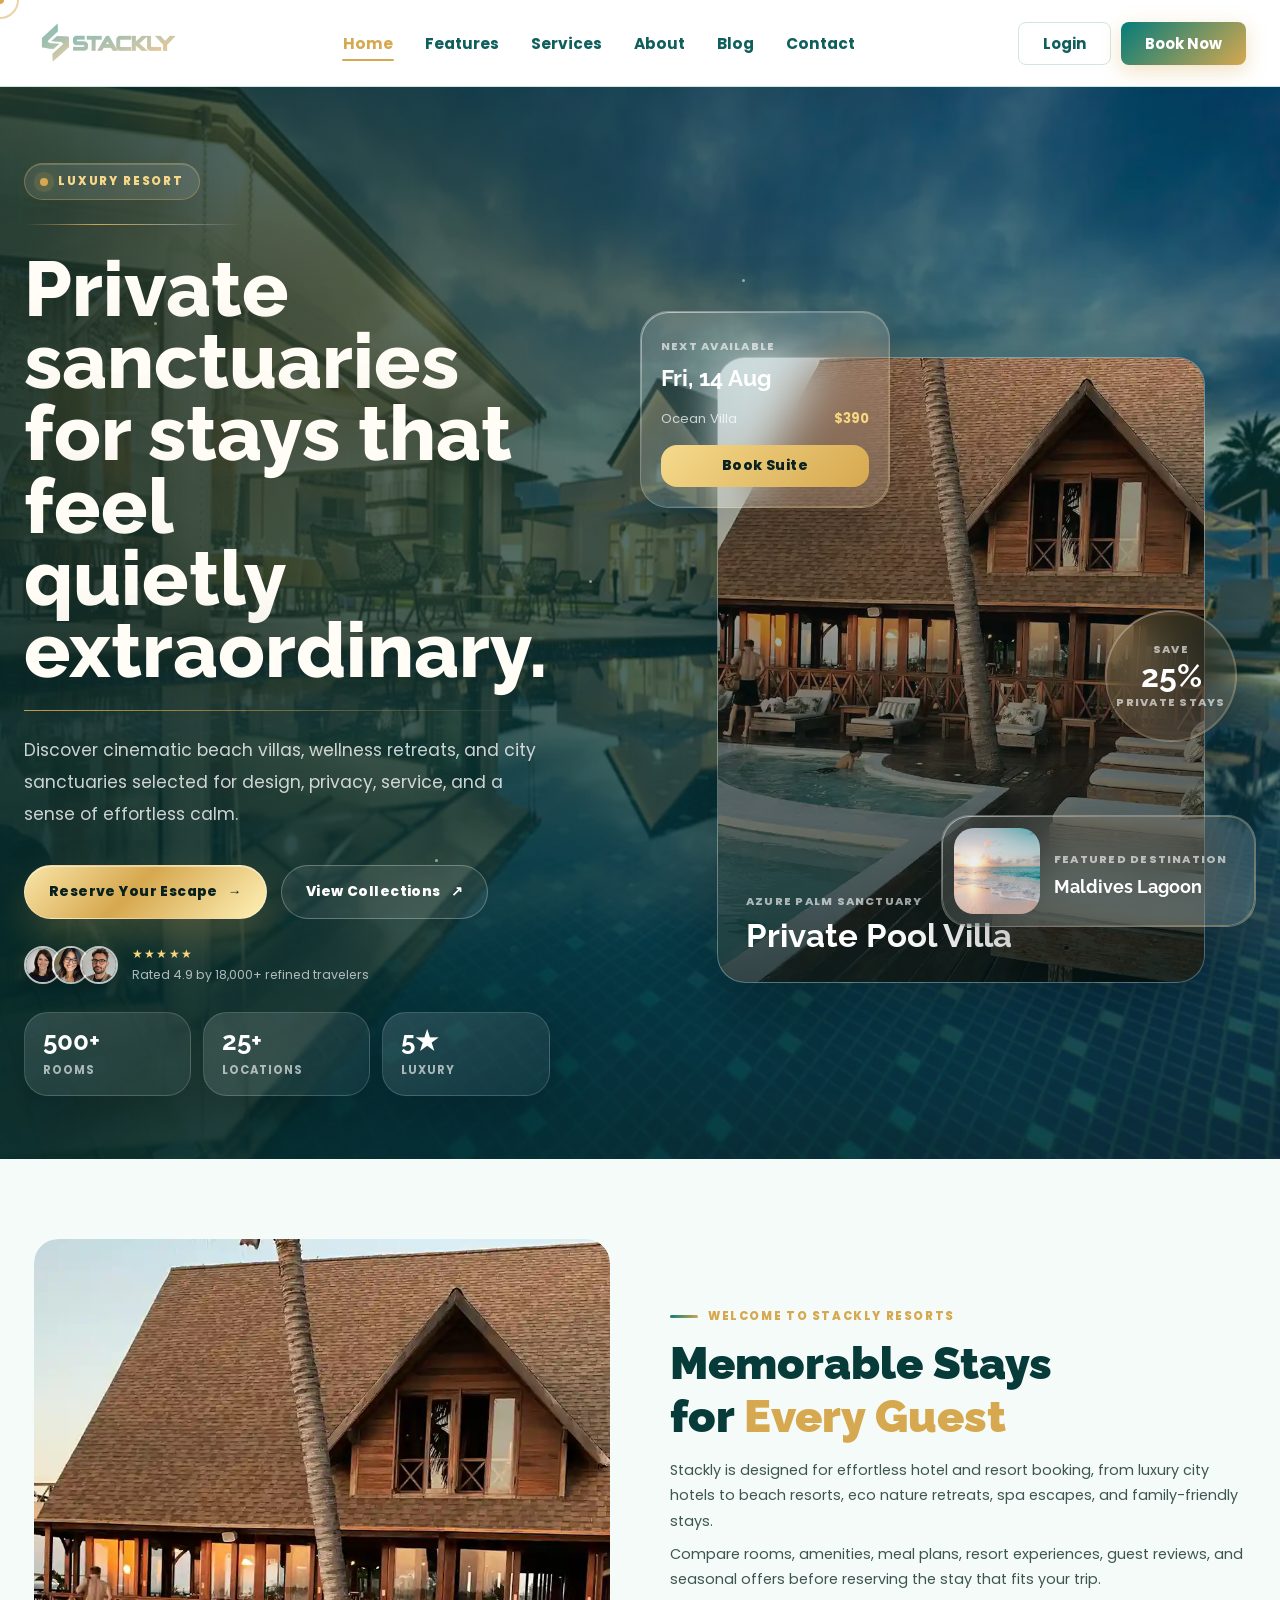
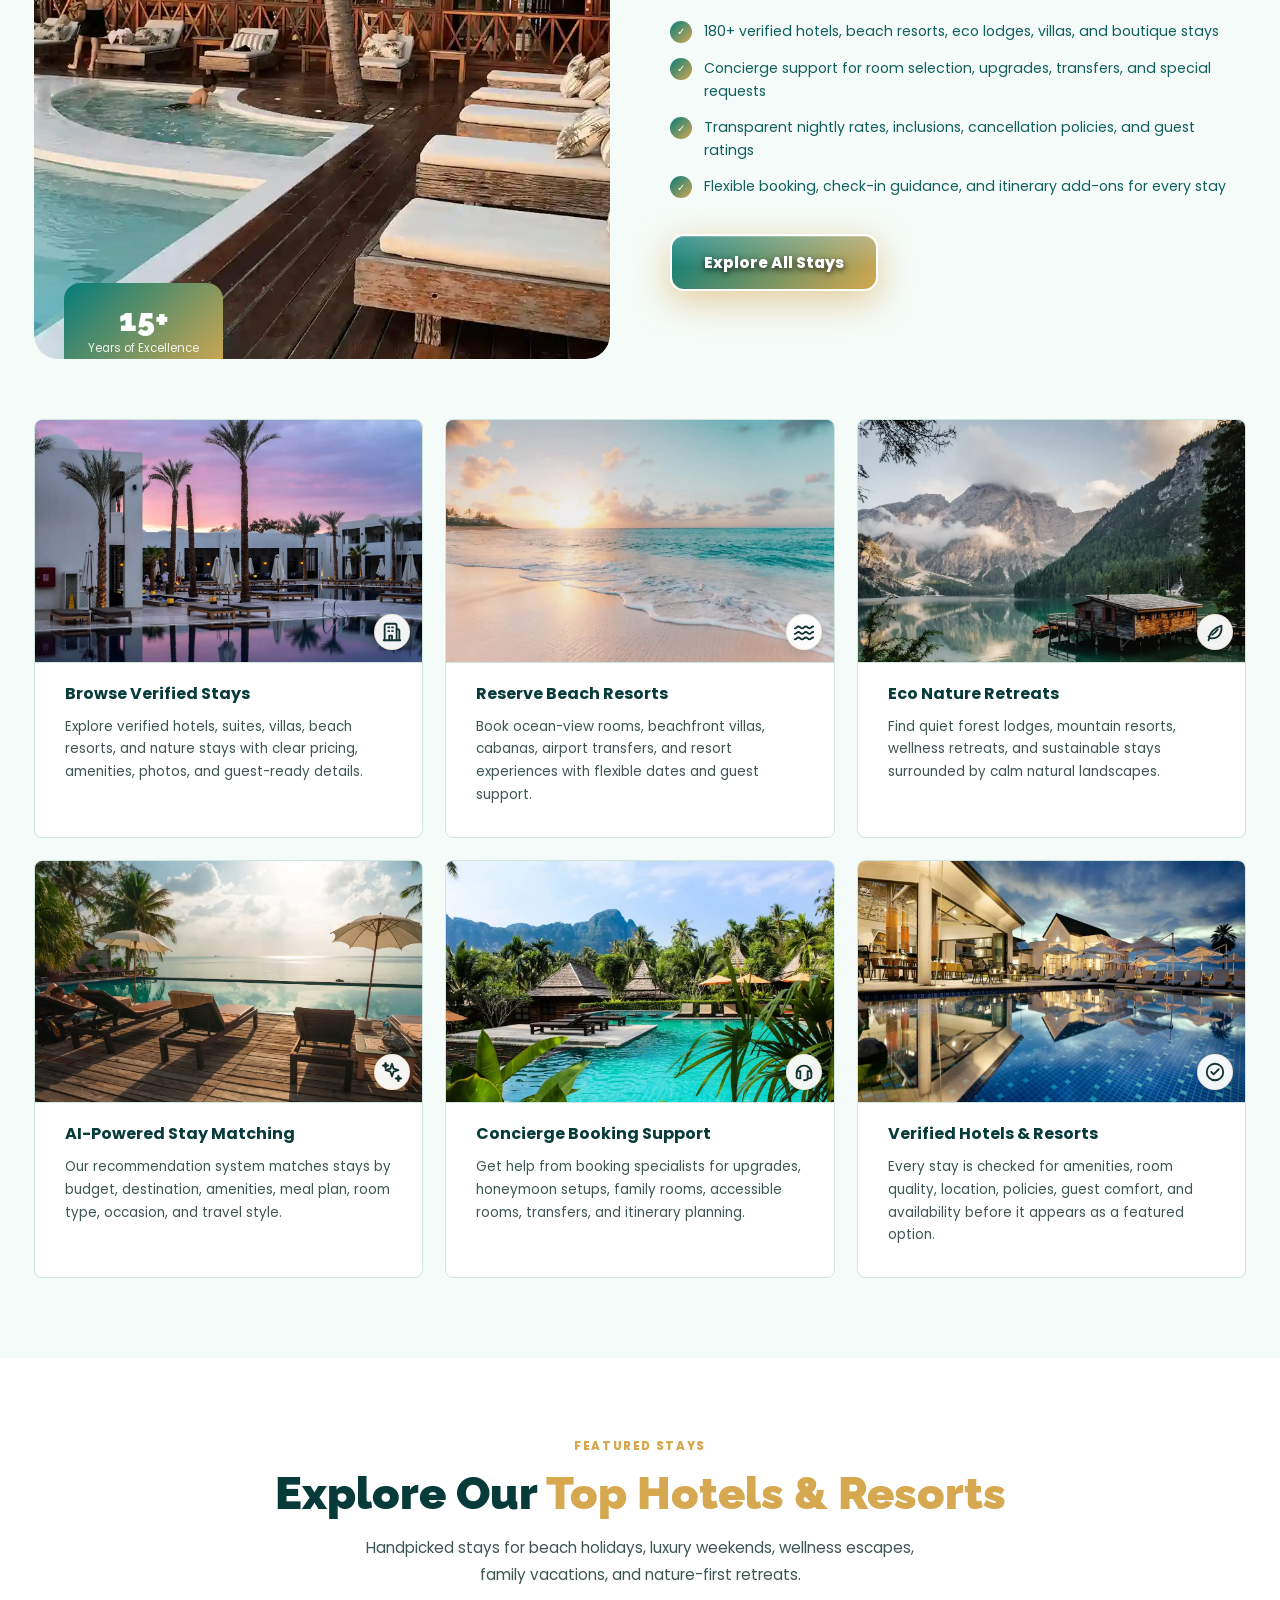
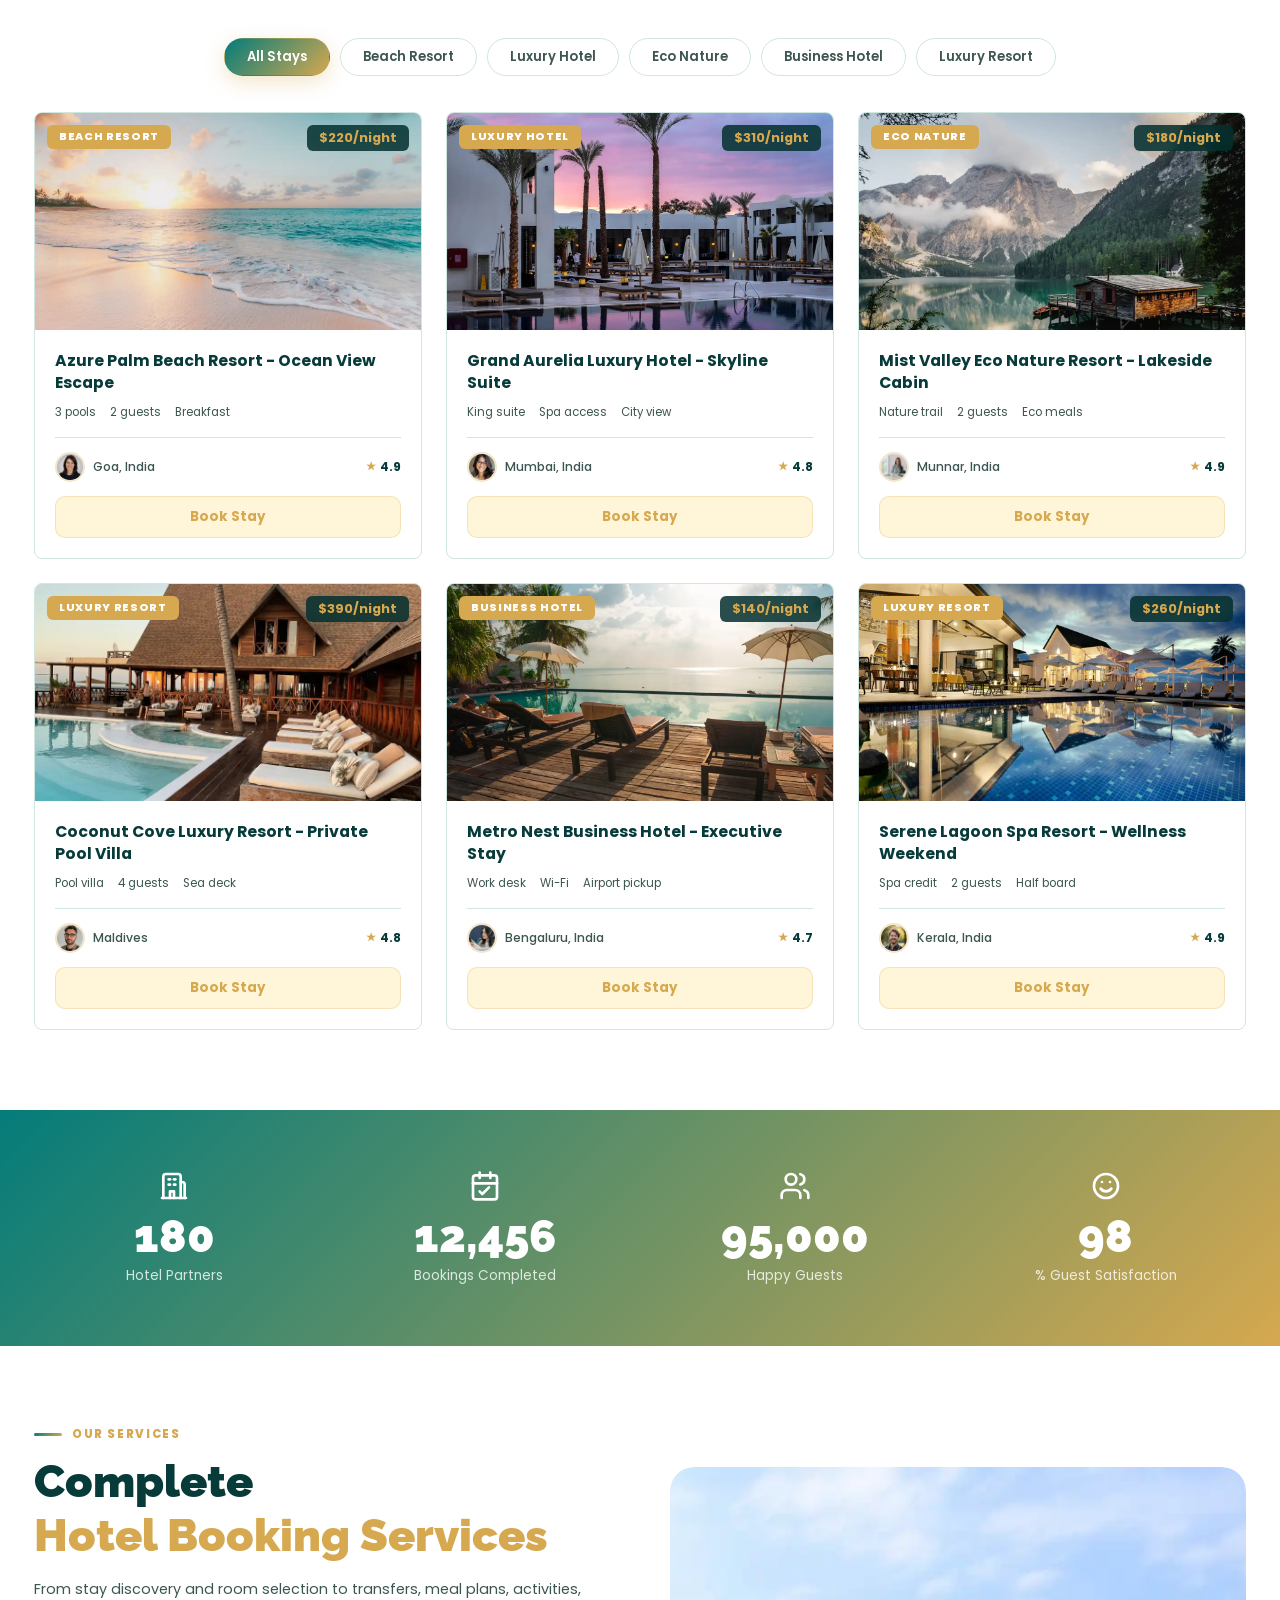
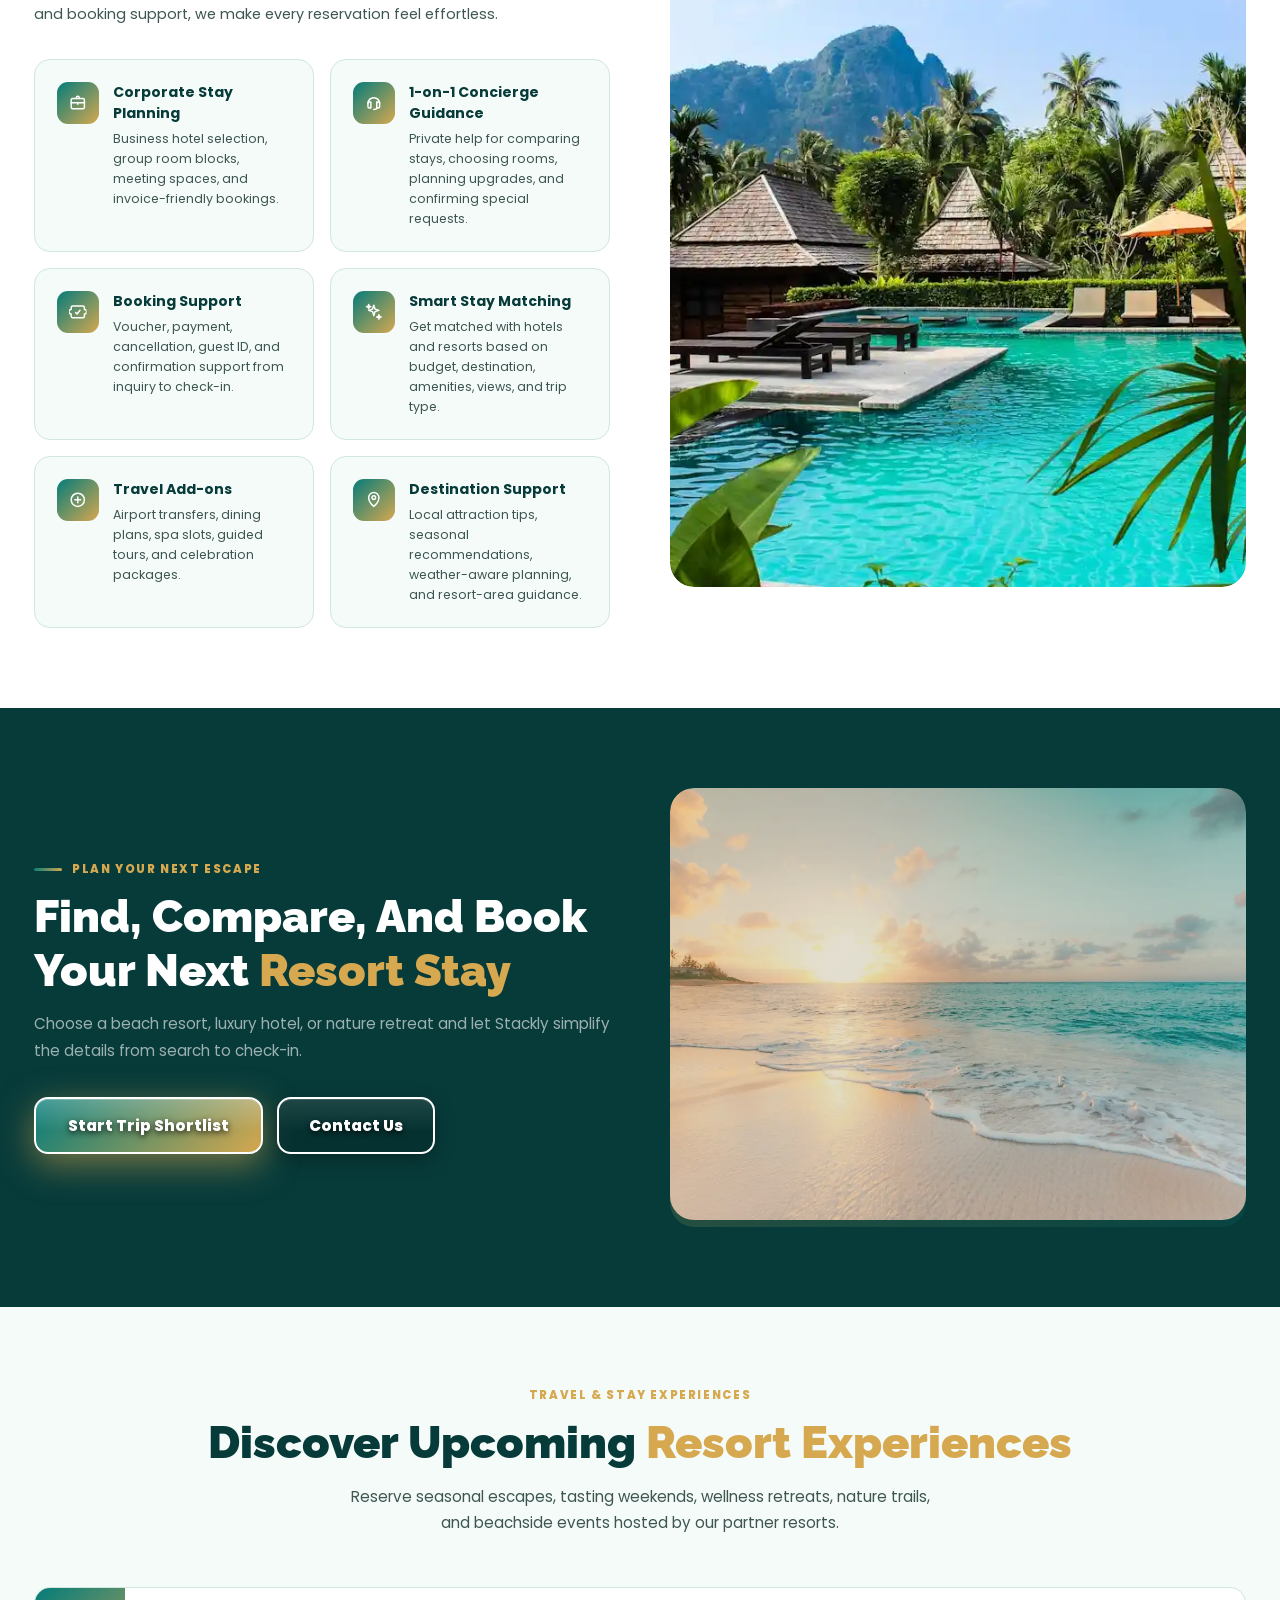
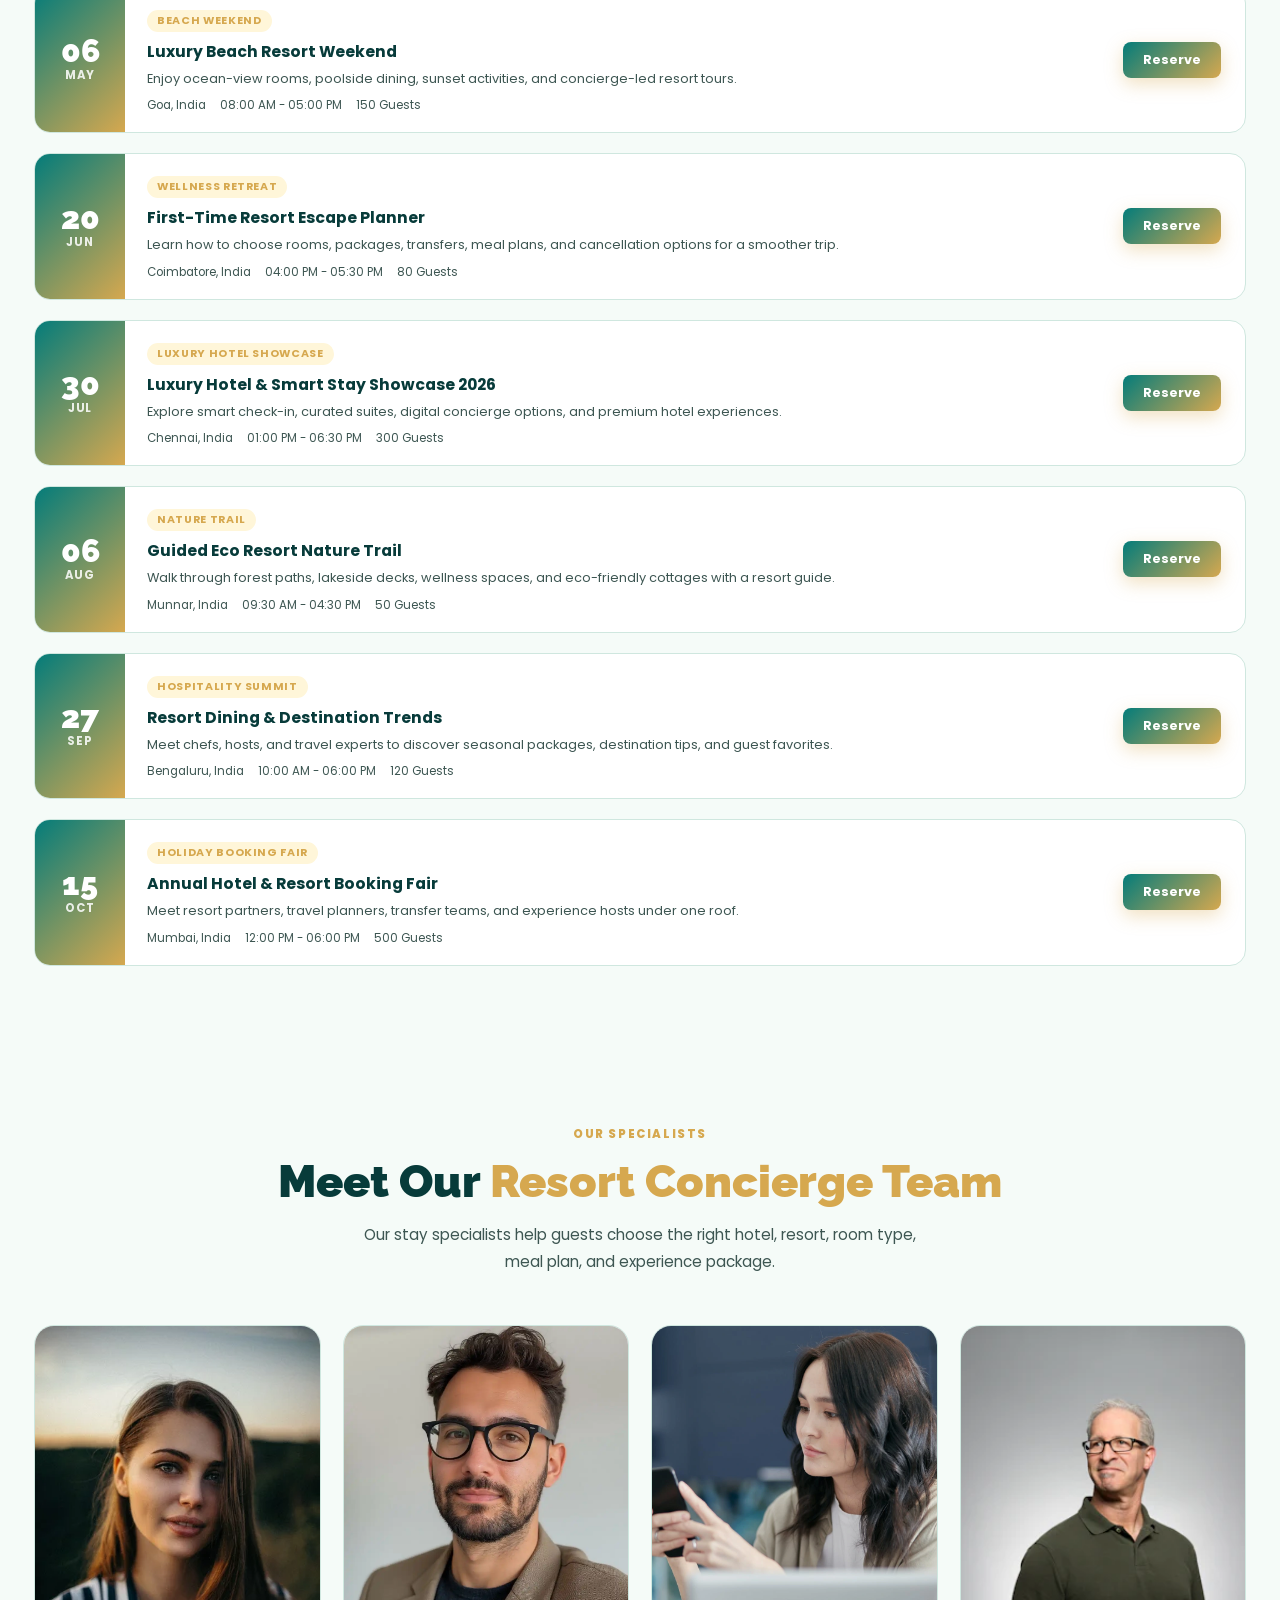
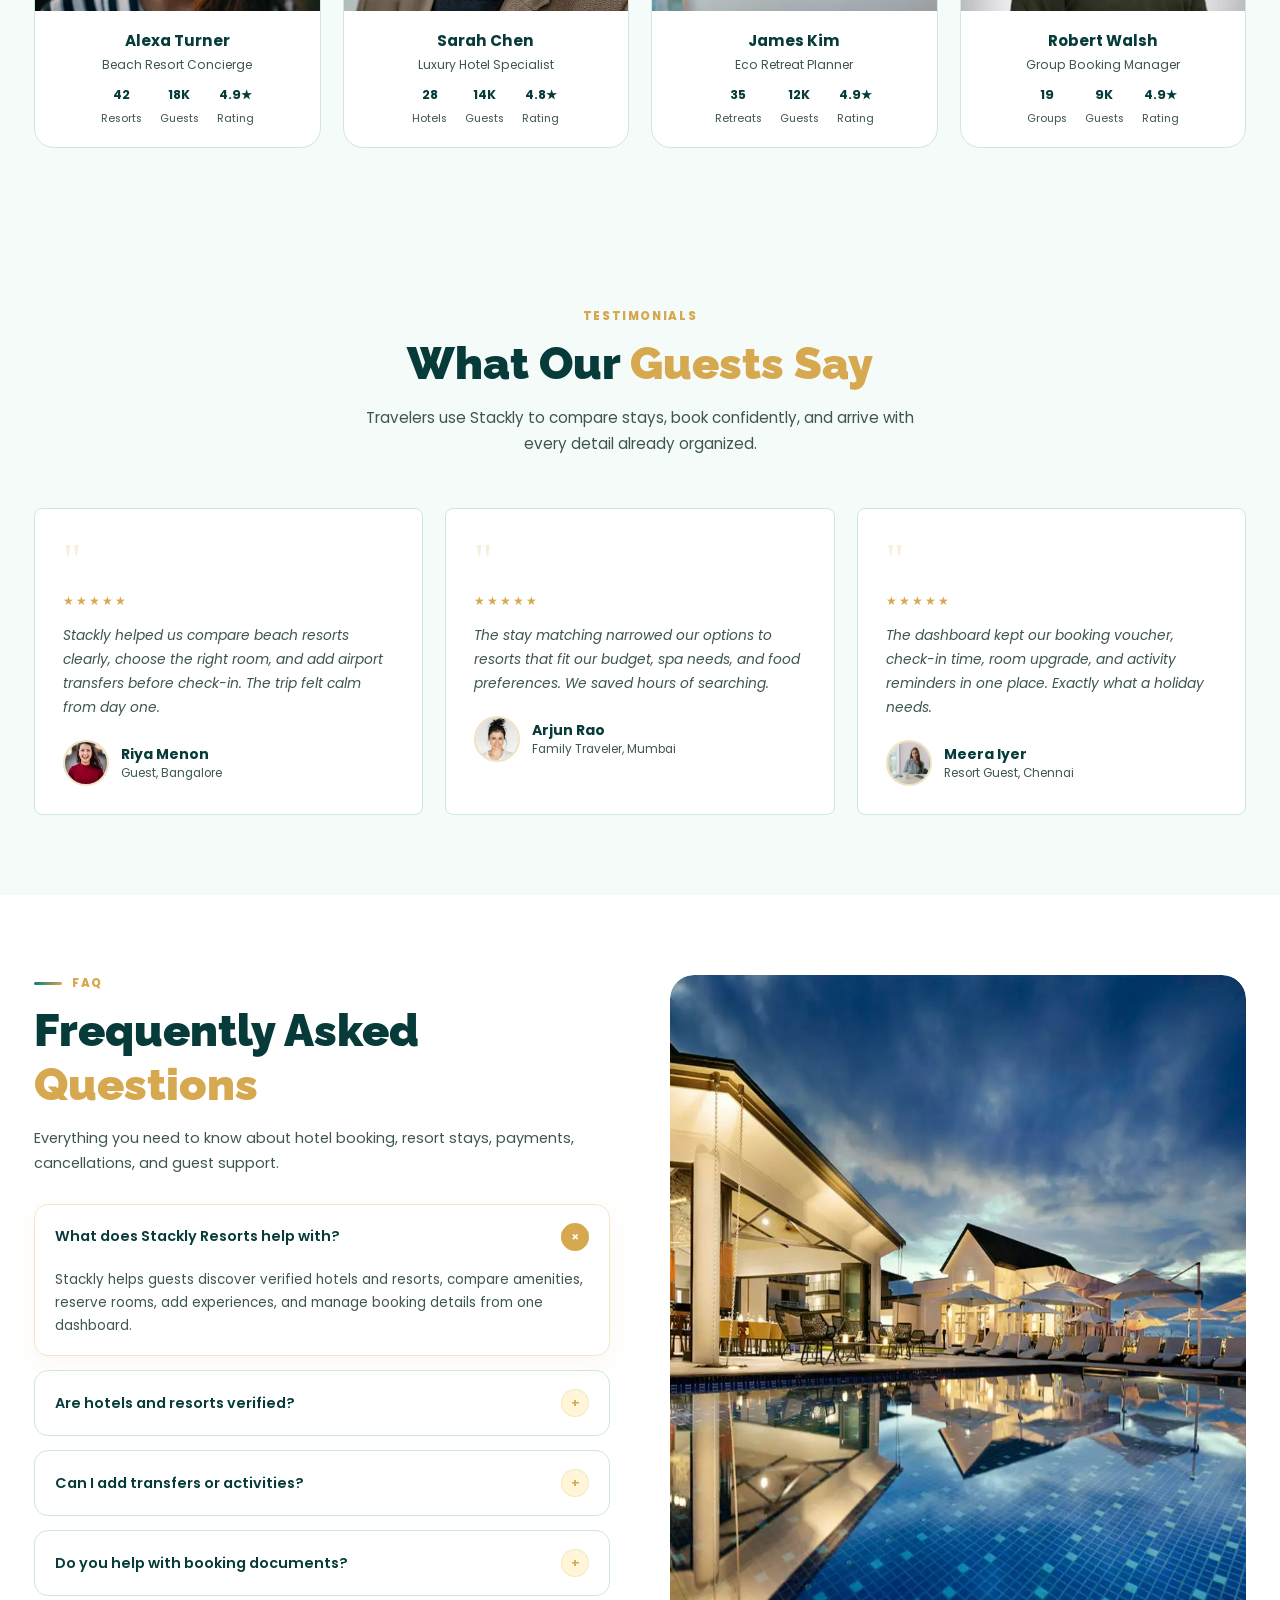
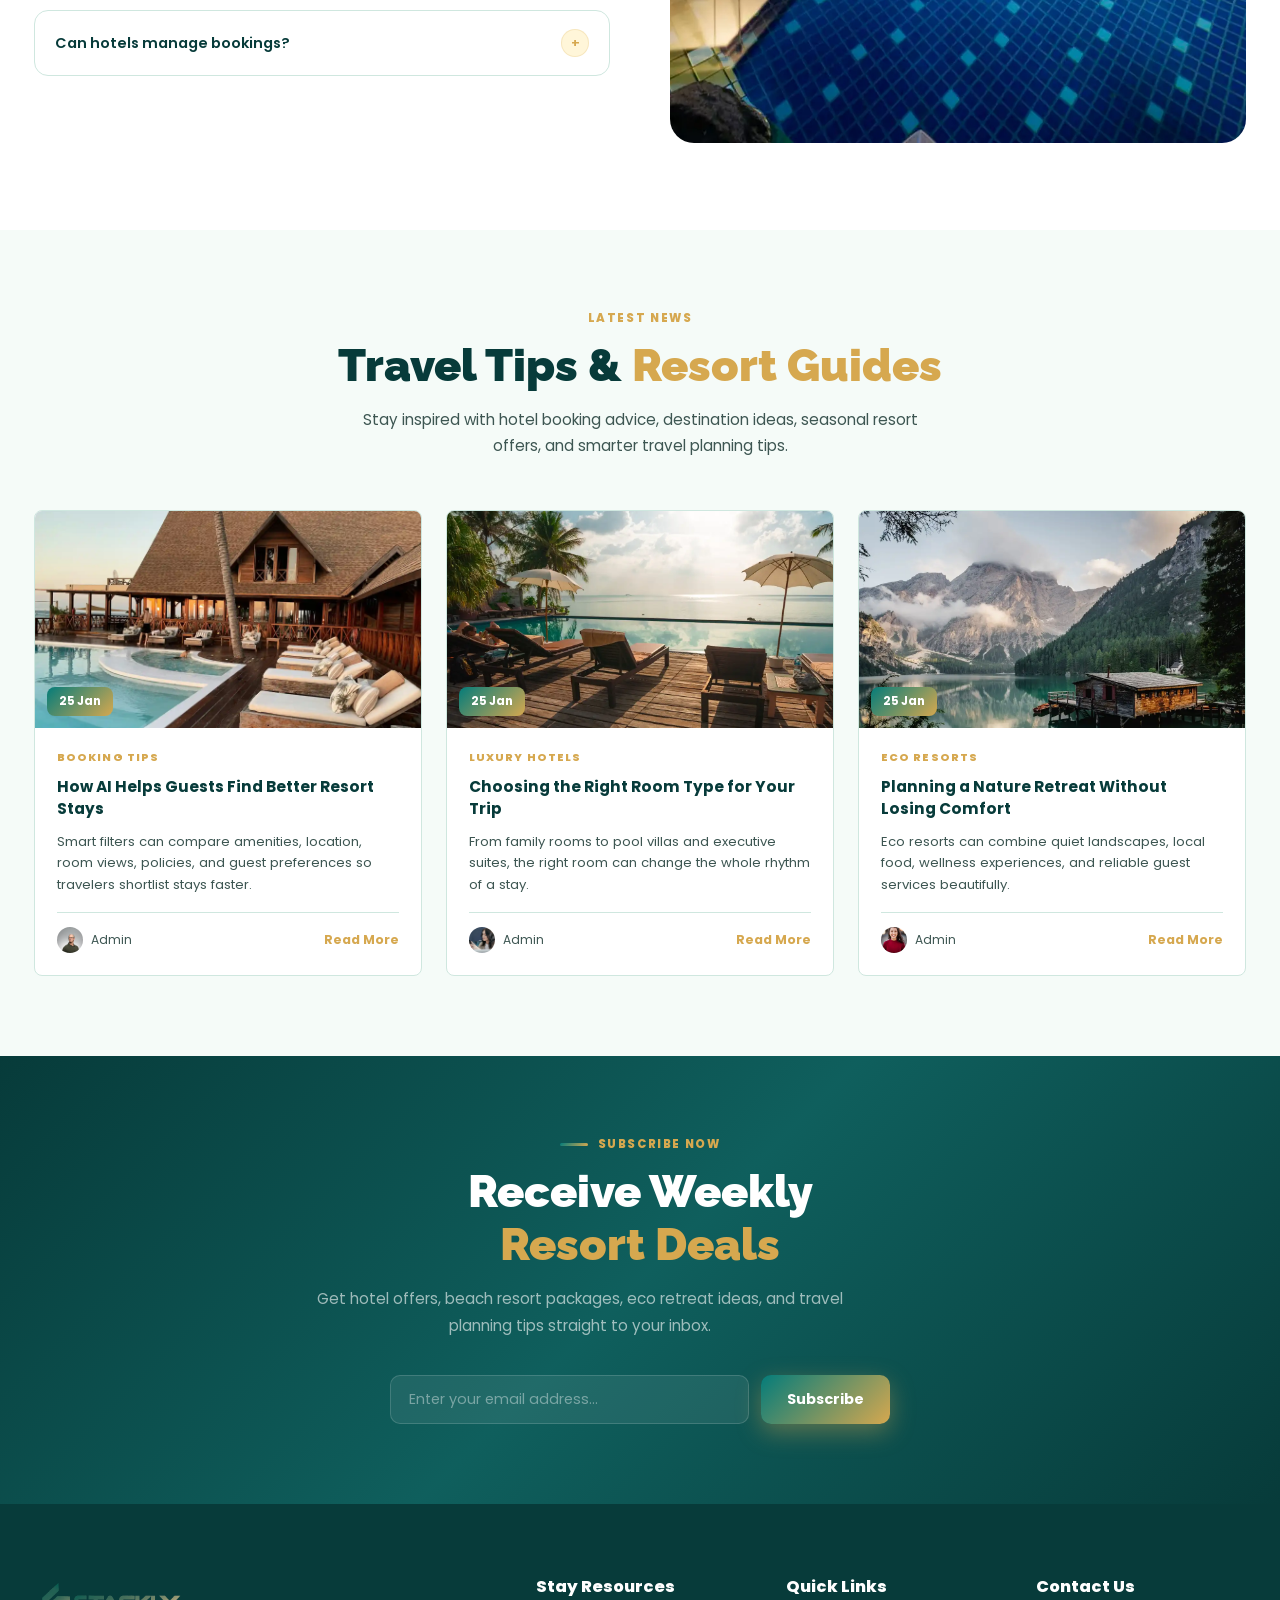
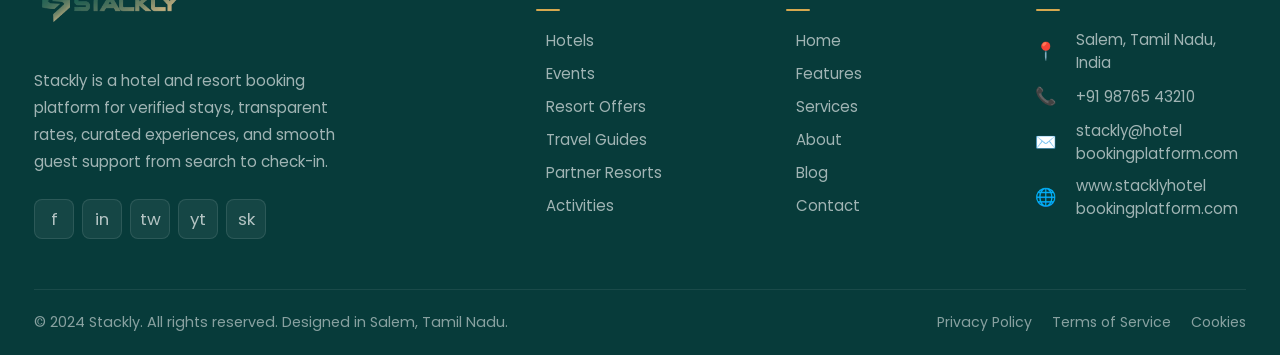
==== commit f16b5016: "Add files via upload" ====
--- a/index.html
+++ b/index.html
@@ -5,8 +5,6 @@
 <meta name="viewport" content="width=device-width, initial-scale=1.0">
 <title>Stackly - Hotel & Resort Booking</title>
 <link href="https://fonts.googleapis.com/css2?family=Poppins:wght@300;400;500;600;700;800;900&family=Raleway:wght@400;600;700;800;900&display=swap" rel="stylesheet">
-<!-- GSAP CDN -->
-<script src="https://cdnjs.cloudflare.com/ajax/libs/gsap/3.12.5/gsap.min.js"></script>
 <link rel="stylesheet" href="index.css">
 </head>
 <body>
@@ -122,57 +120,82 @@
 <!-- HERO -->
 <!-- ============================================================ -->
 <section id="hero">
-  <div class="hero-video-container">
-    <div class="video-overlay"></div>
-    <video class="hero-video active" src="videos/resort_hotel_beach_video.mp4" autoplay loop muted playsinline preload="auto"></video>
-  </div>
-  <div class="container">
-    <div class="hero-inner">
-      <div class="hero-content">
-        <div class="hero-badge rv" id="hero-badge"><span class="badge-pulse"></span><span class="badge-text">Curated Hotel & Resort Stays</span></div>
-        <h1 class="rv d1" id="hero-title">Hotel & Resort<br><span class="hl">Booking</span><br>Made Easy</h1>
-        <p class="hero-sub rv d2" id="hero-sub">Discover luxury hotels, beach resorts, nature retreats, and eco stays with verified amenities, flexible bookings, and guest-first support.</p>
-        <div class="hero-btns rv d3">
-          <a href="404.html" class="hbtn-main">Explore Stays</a>
-          <a href="404.html" class="hbtn-ghost"><span class="play-wrap">▶</span> Watch Resort Tour</a>
-        </div>
-        <div class="hero-stats rv d4">
-          <div>
-            <div class="hstat-num">180<em>+</em></div>
-            <div class="hstat-label">Hotels & Resorts</div>
-          </div>
-          <div>
-            <div class="hstat-num">95<em>K</em></div>
-            <div class="hstat-label">Happy Guests</div>
-          </div>
-          <div>
-            <div class="hstat-num">42<em>+</em></div>
-            <div class="hstat-label">Destinations</div>
-          </div>
-        </div>
-        <form class="booking-search rv d4" action="404.html">
-          <label>
-            <span>Destination</span>
-            <input type="text" value="Goa Beach Resort">
-          </label>
-          <label>
-            <span>Check In</span>
-            <input type="date" value="2026-08-15">
-          </label>
-          <label>
-            <span>Check Out</span>
-            <input type="date" value="2026-08-18">
-          </label>
-          <label>
-            <span>Guests</span>
-            <select>
-              <option>2 Adults</option>
-              <option>Family of 4</option>
-              <option>Group Booking</option>
-            </select>
-          </label>
-          <button type="submit">Search Rooms</button>
-        </form>
+  <div class="lux-hero-bg" data-depth="-0.018"></div>
+  <div class="lux-hero-gradient"></div>
+  <div class="lux-hero-particles" aria-hidden="true">
+    <span></span><span></span><span></span><span></span><span></span><span></span>
+  </div>
+  <div class="lux-cursor-glow" aria-hidden="true"></div>
+
+  <div class="lux-hero-shell">
+    <div class="lux-hero-copy" data-depth="0.012">
+      <div class="lux-badge lux-reveal" style="--delay:.08s">
+        <span class="lux-badge-dot"></span>
+        Luxury Resort
+      </div>
+      <div class="lux-divider lux-reveal" style="--delay:.16s"></div>
+      <h1 class="lux-title lux-reveal" style="--delay:.24s">
+        Private sanctuaries<br>
+        for stays that feel<br>
+        quietly extraordinary.
+      </h1>
+      <p class="lux-subtitle lux-reveal" style="--delay:.36s">Discover cinematic beach villas, wellness retreats, and city sanctuaries selected for design, privacy, service, and a sense of effortless calm.</p>
+
+      <div class="lux-actions lux-reveal" style="--delay:.48s">
+        <a href="404.html" class="lux-btn lux-btn-primary magnetic-btn">Reserve Your Escape <span>→</span></a>
+        <a href="404.html" class="lux-btn lux-btn-secondary magnetic-btn">View Collections <span>↗</span></a>
+      </div>
+
+      <div class="lux-ratings lux-reveal" style="--delay:.58s">
+        <div class="lux-avatars" aria-hidden="true">
+          <img src="downloaded_images/a1.webp" alt="">
+          <img src="downloaded_images/a2.webp" alt="">
+          <img src="downloaded_images/a3.webp" alt="">
+        </div>
+        <div>
+          <div class="lux-stars">★★★★★</div>
+          <p>Rated 4.9 by 18,000+ refined travelers</p>
+        </div>
+      </div>
+
+      <div class="lux-stats lux-reveal" style="--delay:.68s">
+        <div class="lux-stat"><strong data-count="500">0</strong><span>Rooms</span></div>
+        <div class="lux-stat"><strong data-count="25">0</strong><span>Locations</span></div>
+        <div class="lux-stat"><strong>5★</strong><span>Luxury</span></div>
+      </div>
+    </div>
+
+    <div class="lux-hero-visual" aria-label="Luxury hotel booking highlights">
+      <article class="lux-float-card lux-main-card tilt-card" data-depth="-0.026" style="--delay:.22s">
+        <img src="downloaded_images/resort-hero.webp" alt="Luxury resort with pool and tropical architecture">
+        <div class="lux-image-shade"></div>
+        <div class="lux-main-caption">
+          <span>Azure Palm Sanctuary</span>
+          <strong>Private Pool Villa</strong>
+        </div>
+      </article>
+
+      <article class="lux-float-card lux-booking-card tilt-card" data-depth="0.04" style="--delay:.42s">
+        <span class="lux-card-kicker">Next available</span>
+        <strong>Fri, 14 Aug</strong>
+        <div class="lux-booking-row"><span>Ocean Villa</span><b>$390</b></div>
+        <a href="404.html" class="lux-card-link magnetic-btn">Book Suite</a>
+      </article>
+
+     
+
+      <article class="lux-float-card lux-destination-card tilt-card" data-depth="-0.035" style="--delay:.68s">
+        <img src="downloaded_images/beach-resort.webp" alt="Beach resort destination">
+        <div>
+          <span>Featured destination</span>
+          <strong>Maldives Lagoon</strong>
+        </div>
+      </article>
+
+      <div class="lux-discount-badge tilt-card" data-depth="0.052" style="--delay:.82s">
+        <span>Save</span>
+        <strong>25%</strong>
+        <em>Private stays</em>
       </div>
     </div>
   </div>
@@ -556,121 +579,143 @@
 let mx=0,my=0,rx=0,ry=0;
 document.addEventListener('mousemove',e=>{mx=e.clientX;my=e.clientY});
 (function ac(){cd.style.left=mx+'px';cd.style.top=my+'px';rx+=(mx-rx)*.12;ry+=(my-ry)*.12;cr.style.left=rx+'px';cr.style.top=ry+'px';requestAnimationFrame(ac)})();
-document.querySelectorAll('a,button,.feat-card,.property-card,.admin-card,.testi-card,.event-card,.blog-card,.svc-item').forEach(el=>{
+document.querySelectorAll('a,button,.feat-card,.property-card,.admin-card,.testi-card,.event-card,.blog-card,.svc-item,.lux-float-card,.lux-discount-badge,.lux-stat').forEach(el=>{
   el.addEventListener('mouseenter',()=>cr.classList.add('big'));
   el.addEventListener('mouseleave',()=>cr.classList.remove('big'));
 });
 
-/* ===== BACKGROUND VIDEO CAROUSEL & GSAP TEXT ANIMATIONS ===== */
-const slides = [
-  {
-    badge: "Curated Hotel & Resort Stays",
-    title: 'Hotel & Resort<br><span class="hl">Booking</span><br>Made Easy',
-    subtext: "Discover luxury hotels, beach resorts, nature retreats, and eco stays with verified amenities, flexible bookings, and guest-first support."
-  },
-  {
-    badge: "Luxury, Beach, And Nature Resorts",
-    title: 'Wake Up<br><span class="hl">Closer To Paradise</span><br>This Season',
-    subtext: "Compare ocean-view rooms, pool villas, spa resorts, and family-friendly hotels with transparent rates and helpful booking support."
-  },
-  {
-    badge: "Eco Retreats And Wellness Escapes",
-    title: 'Plan A Stay<br><span class="hl">That Feels Restful</span><br>Before You Arrive',
-    subtext: "Shortlist nature resorts, add transfers and activities, and keep booking details organized from search through check-in."
+/* ===== PREMIUM HERO INTERACTIONS ===== */
+const prefersReducedMotion = window.matchMedia('(prefers-reduced-motion: reduce)').matches;
+const luxHero = document.getElementById('hero');
+const luxGlow = document.querySelector('.lux-cursor-glow');
+const luxParallaxItems = document.querySelectorAll('#hero [data-depth]');
+const luxTiltCards = document.querySelectorAll('.tilt-card');
+const luxMagneticButtons = document.querySelectorAll('.magnetic-btn');
+const luxStats = document.querySelectorAll('.lux-stat strong[data-count]');
+let heroMouseX = 0;
+let heroMouseY = 0;
+let heroTargetX = 0;
+let heroTargetY = 0;
+let statsStarted = false;
+
+function animateLuxuryStats() {
+  if (statsStarted) return;
+  statsStarted = true;
+  if (prefersReducedMotion) {
+    luxStats.forEach(stat => {
+      stat.textContent = Number(stat.dataset.count || 0).toLocaleString() + '+';
+    });
+    return;
   }
-];
-
-let currentSlideIdx = 0;
-const videoElements = document.querySelectorAll('.hero-video');
-const badgeTextElement = document.querySelector('#hero-badge .badge-text');
-const titleElement = document.querySelector('#hero-title');
-const subElement = document.querySelector('#hero-sub');
-
-function splitTextIntoWords(element, htmlContent) {
-  const lines = htmlContent.split(/<br\s*\/?>/i);
-  let finalHTML = '';
-  lines.forEach(line => {
-    const tempDiv = document.createElement('div');
-    tempDiv.innerHTML = line;
-    let lineHTML = '<span class="char-line">';
-    tempDiv.childNodes.forEach(node => {
-      if (node.nodeType === 3) { // Text node
-        const words = node.textContent.split(/\s+/);
-        words.forEach(word => {
-          if (word) {
-            lineHTML += `<span class="char-word">${word}</span> `;
-          }
-        });
-      } else if (node.nodeType === 1) { // Element node
-        const words = node.textContent.split(/\s+/);
-        const className = node.className;
-        words.forEach(word => {
-          if (word) {
-            lineHTML += `<span class="${className} char-word">${word}</span> `;
-          }
-        });
+  luxStats.forEach(stat => {
+    const target = Number(stat.dataset.count || 0);
+    const duration = 1300;
+    const start = performance.now();
+    const tick = now => {
+      const progress = Math.min((now - start) / duration, 1);
+      const eased = 1 - Math.pow(1 - progress, 3);
+      stat.textContent = Math.round(target * eased).toLocaleString() + '+';
+      if (progress < 1) requestAnimationFrame(tick);
+    };
+    requestAnimationFrame(tick);
+  });
+}
+
+function luxuryHeroFrame() {
+  heroMouseX += (heroTargetX - heroMouseX) * 0.075;
+  heroMouseY += (heroTargetY - heroMouseY) * 0.075;
+  const scrollProgress = luxHero ? Math.min(window.scrollY / Math.max(luxHero.offsetHeight, 1), 1) : 0;
+
+  luxParallaxItems.forEach(item => {
+    const depth = Number(item.dataset.depth || 0);
+    const x = heroMouseX * depth * 42;
+    const y = heroMouseY * depth * 36 - scrollProgress * depth * 180;
+    item.style.setProperty('--parallax-x', `${x}px`);
+    item.style.setProperty('--parallax-y', `${y}px`);
+  });
+
+  if (luxGlow) {
+    luxGlow.style.transform = `translate3d(${heroMouseX * 50}vw, ${heroMouseY * 50}vh, 0) translate(-50%, -50%)`;
+  }
+
+  if (luxHero) {
+    luxHero.style.setProperty('--hero-scroll', scrollProgress.toFixed(3));
+    luxHero.style.setProperty('--hero-copy-scroll', `${scrollProgress * -46}px`);
+    luxHero.style.setProperty('--hero-visual-scroll', `${scrollProgress * -72}px`);
+    luxHero.style.setProperty('--hero-copy-fade', Math.max(0.86, 1 - scrollProgress * 0.32).toFixed(3));
+    luxHero.style.setProperty('--hero-visual-fade', Math.max(0.88, 1 - scrollProgress * 0.28).toFixed(3));
+  }
+
+  requestAnimationFrame(luxuryHeroFrame);
+}
+
+if (luxHero) {
+  window.addEventListener('load', () => luxHero.classList.add('lux-loaded'));
+
+  if (!prefersReducedMotion) {
+    luxHero.addEventListener('pointermove', event => {
+      const rect = luxHero.getBoundingClientRect();
+      heroTargetX = ((event.clientX - rect.left) / rect.width - 0.5) * 2;
+      heroTargetY = ((event.clientY - rect.top) / rect.height - 0.5) * 2;
+      luxHero.style.setProperty('--cursor-x', `${event.clientX - rect.left}px`);
+      luxHero.style.setProperty('--cursor-y', `${event.clientY - rect.top}px`);
+    });
+    luxHero.addEventListener('pointerleave', () => {
+      heroTargetX = 0;
+      heroTargetY = 0;
+      luxTiltCards.forEach(card => {
+        card.style.setProperty('--tilt-x', '0deg');
+        card.style.setProperty('--tilt-y', '0deg');
+      });
+    });
+
+    luxTiltCards.forEach(card => {
+      card.addEventListener('pointermove', event => {
+        const rect = card.getBoundingClientRect();
+        const px = (event.clientX - rect.left) / rect.width - 0.5;
+        const py = (event.clientY - rect.top) / rect.height - 0.5;
+        card.style.setProperty('--tilt-x', `${py * -9}deg`);
+        card.style.setProperty('--tilt-y', `${px * 11}deg`);
+      });
+      card.addEventListener('pointerleave', () => {
+        card.style.setProperty('--tilt-x', '0deg');
+        card.style.setProperty('--tilt-y', '0deg');
+      });
+    });
+
+    luxMagneticButtons.forEach(button => {
+      button.addEventListener('pointermove', event => {
+        const rect = button.getBoundingClientRect();
+        button.style.setProperty('--magnet-x', `${(event.clientX - rect.left - rect.width / 2) * 0.18}px`);
+        button.style.setProperty('--magnet-y', `${(event.clientY - rect.top - rect.height / 2) * 0.18}px`);
+      });
+      button.addEventListener('pointerleave', () => {
+        button.style.setProperty('--magnet-x', '0px');
+        button.style.setProperty('--magnet-y', '0px');
+      });
+      button.addEventListener('click', event => {
+        const ripple = document.createElement('span');
+        const rect = button.getBoundingClientRect();
+        ripple.className = 'lux-ripple';
+        ripple.style.left = `${event.clientX - rect.left}px`;
+        ripple.style.top = `${event.clientY - rect.top}px`;
+        button.appendChild(ripple);
+        ripple.addEventListener('animationend', () => ripple.remove());
+      });
+    });
+
+    requestAnimationFrame(luxuryHeroFrame);
+  }
+
+  const statsObserver = new IntersectionObserver(entries => {
+    entries.forEach(entry => {
+      if (entry.isIntersecting) {
+        animateLuxuryStats();
+        statsObserver.disconnect();
       }
     });
-    lineHTML += '</span>';
-    finalHTML += lineHTML;
-  });
-  element.innerHTML = finalHTML;
-}
-
-function animateSlideText(index) {
-  if (typeof gsap === 'undefined') return;
-  const slide = slides[index];
-
-  if (badgeTextElement) badgeTextElement.textContent = slide.badge;
-  if (titleElement) splitTextIntoWords(titleElement, slide.title);
-  if (subElement) subElement.textContent = slide.subtext;
-
-  gsap.killTweensOf(".char-word");
-  gsap.killTweensOf("#hero-badge");
-  gsap.killTweensOf("#hero-sub");
-
-  gsap.set(".char-word", { translateY: "110%", opacity: 0 });
-  gsap.set("#hero-badge", { opacity: 0, y: -20 });
-  gsap.set("#hero-sub", { opacity: 0, y: 15 });
-
-  const tl = gsap.timeline();
-  tl.to("#hero-badge", { opacity: 1, y: 0, duration: 0.6, ease: "power2.out" })
-    .to(".char-word", { translateY: "0%", opacity: 1, duration: 0.9, stagger: 0.05, ease: "power3.out" }, "-=0.4")
-    .to("#hero-sub", { opacity: 1, y: 0, duration: 0.8, ease: "power2.out" }, "-=0.6");
-}
-
-function nextSlide() {
-  if (typeof gsap === 'undefined') return;
-  const nextIdx = (currentSlideIdx + 1) % slides.length;
-
-  gsap.to(["#hero-badge", "#hero-sub", ".char-word"], {
-    opacity: 0,
-    y: (index, target) => {
-      if (target.id === 'hero-badge') return -15;
-      return 15;
-    },
-    duration: 0.5,
-    stagger: 0.02,
-    ease: "power2.in",
-    onComplete: () => {
-      if (videoElements.length > 1) {
-        videoElements[currentSlideIdx].classList.remove('active');
-        try { videoElements[currentSlideIdx].pause(); } catch(e){}
-      }
-      
-      currentSlideIdx = nextIdx;
-      
-      if (videoElements.length > 1) {
-        videoElements[currentSlideIdx].classList.add('active');
-        try {
-          videoElements[currentSlideIdx].currentTime = 0;
-          videoElements[currentSlideIdx].play();
-        } catch(e){}
-      }
-      
-      animateSlideText(currentSlideIdx);
-    }
-  });
+  }, { threshold: 0.45 });
+  statsObserver.observe(luxHero);
 }
 
 /* ===== NAVBAR SCROLL ===== */
@@ -754,24 +799,6 @@
   });
 });
 
-/* ===== INITIALIZE CAROUSEL & ANIMATIONS ===== */
-window.addEventListener('load', () => {
-  setTimeout(() => {
-    try {
-      videoElements[0].play();
-    } catch(e){}
-    
-    animateSlideText(0);
-
-    if (typeof gsap !== 'undefined') {
-      gsap.from(".hero-btns", { opacity: 0, scale: 0.95, duration: 0.8, delay: 0.6, ease: "back.out(1.5)" });
-      gsap.from(".hero-content .hero-stats > div", { opacity: 0, y: 20, duration: 0.8, delay: 0.8, stagger: 0.15, ease: "power2.out" });
-    }
-
-    setInterval(nextSlide, 7000);
-  }, 2200);
-});
-
 function validateSubscription() {
   const emailInput = document.querySelector('.sub-form input');
   const email = emailInput.value.trim();
--- a/index.css
+++ b/index.css
@@ -28,7 +28,7 @@
 }
 html{scroll-behavior:smooth;overflow-x:hidden;width:100%}
 body{font-family:'Poppins',sans-serif;background:#fff;color:var(--text);overflow-x:hidden;cursor:none;width:100%;position:relative}
-body:has(#navbar){padding-top:76px}
+body:has(#navbar){padding-top:86px}
 
 /* ===================== CURSOR ===================== */
 #cur-dot{width:8px;height:8px;background:var(--orange);border-radius:50%;position:fixed;top:0;left:0;pointer-events:none;z-index:99999;transform:translate(-50%,-50%);transition:transform .1s}
@@ -77,14 +77,14 @@
 #navbar{background:#fff;padding:0;position:fixed;top:0;left:0;right:0;width:100%;z-index:899;border-bottom:1px solid var(--border);transition:box-shadow .3s ease;transform:translateZ(0)}
 #navbar.scrolled{box-shadow:0 4px 24px rgba(0,0,0,.08)}
 
-.nav-inner{max-width:1260px;margin:0 auto;padding:0 24px;display:flex;align-items:center;justify-content:space-between;height:76px}
+.nav-inner{max-width:1260px;margin:0 auto;padding:0 24px;display:flex;align-items:center;justify-content:space-between;height:86px}
 .nav-logo{display:flex;align-items:center;gap:12px;text-decoration:none}
 .nav-logo-box{width:42px;height:42px;background:var(--grad);border-radius:12px;display:flex;align-items:center;justify-content:center;font-size:1.2rem;box-shadow:var(--shadow);transition:transform .3s}
 .nav-logo:hover .nav-logo-box{transform:rotate(-8deg) scale(1.08)}
 .nav-logo-text{font-family:'Raleway',sans-serif;font-size:1.5rem;font-weight:900;color:var(--navy);letter-spacing:-1px}
 .nav-logo-text span{color:var(--orange)}
 .nav-logo-img {
-  height: 42px;
+  height: 56px;
   width: auto;
   object-fit: contain;
   display: block;
@@ -101,7 +101,7 @@
   margin: 0 auto;
 }
 .footer-logo-img {
-  height: 45px;
+  height: 58px;
   width: auto;
   object-fit: contain;
   display: block;
@@ -112,15 +112,15 @@
 }
 .nav-menu{display:flex;align-items:center;gap:2px;list-style:none}
 .nav-menu>li{position:relative}
-.nav-menu>li>a{display:flex;align-items:center;gap:4px;color:var(--navy2);font-size:.86rem;font-weight:600;padding:10px 14px;border-radius:8px;text-decoration:none;transition:all .2s;position:relative}
+.nav-menu>li>a{display:flex;align-items:center;gap:4px;color:var(--navy2);font-size:.96rem;font-weight:700;padding:10px 15px;border-radius:8px;text-decoration:none;transition:all .2s;position:relative}
 .nav-menu>li>a::after{content:'';position:absolute;bottom:4px;left:14px;right:14px;height:2px;background:var(--orange);border-radius:99px;transform:scaleX(0);transition:transform .25s}
 .nav-menu>li>a:hover,.nav-menu>li>a.active{color:var(--orange)}
 .nav-menu>li>a:hover::after,.nav-menu>li>a.active::after{transform:scaleX(1)}
 
 .nav-actions{display:flex;align-items:center;gap:10px}
-.btn-login{padding:8px 22px;border:1.5px solid var(--border);border-radius:8px;color:var(--navy2);font-size:.84rem;font-weight:600;background:transparent;cursor:pointer;font-family:'Poppins',sans-serif;transition:all .25s}
+.btn-login{padding:9px 24px;border:1.5px solid var(--border);border-radius:8px;color:var(--navy2);font-size:.94rem;font-weight:700;background:transparent;cursor:pointer;font-family:'Poppins',sans-serif;transition:all .25s}
 .btn-login:hover{border-color:var(--orange);color:var(--orange)}
-.btn-register{padding:9px 22px;background:var(--grad);border:none;border-radius:8px;color:#fff;font-size:.84rem;font-weight:600;cursor:pointer;font-family:'Poppins',sans-serif;box-shadow:0 6px 20px rgba(214,168,79,.35);transition:all .3s}
+.btn-register{padding:10px 24px;background:var(--grad);border:none;border-radius:8px;color:#fff;font-size:.94rem;font-weight:700;cursor:pointer;font-family:'Poppins',sans-serif;box-shadow:0 6px 20px rgba(214,168,79,.35);transition:all .3s}
 .btn-register:hover{transform:translateY(-2px);box-shadow:0 12px 30px rgba(214,168,79,.45)}
 .hamburger{display:none;flex-direction:column;align-items:center;justify-content:center;gap:5px;width:42px;height:42px;min-width:42px;cursor:pointer;padding:0}
 .hamburger span{width:24px;height:2px;background:var(--navy);border-radius:2px;transition:all .3s}
@@ -136,22 +136,25 @@
   z-index: 0;
 }
 .hero-video {
-  position: absolute;
-  top: 0;
-  left: 0;
-  width: 100%;
-  height: 100%;
-  object-fit: cover;
-  opacity: 0;
-  transition: opacity 1.5s ease-in-out;
+    position: absolute;
+    top: 0;
+    left: 0;
+    width: 100%;
+    height: 100%;
+    object-fit: cover;
+    opacity: 0;
+    filter: brightness(1.15) contrast(1.08) saturate(1.1);
+    transition: opacity 1.5s ease-in-out;
 }
 .hero-video.active {
   opacity: 1;
 }
 .video-overlay {
-  
-   background: rgba(0,0,0,.15);
-  
+    position: absolute;
+    inset: 0;
+    background: rgba(0,0,0,.05);
+    z-index: 1;
+    pointer-events: none;
 }
 
 /* Premium Word-Reveal Animation Tours */
@@ -573,22 +576,22 @@
 /* ===================== FOOTER ===================== */
 footer{background:var(--navy);padding:70px 0 0}
 .footer-grid{display:grid;grid-template-columns:2.2fr 1fr 1fr 1fr;gap:40px;margin-bottom:50px}
-.fg-brand .nav-logo-text{color:#fff;font-size:1.4rem}
-.fg-brand p{font-size:.83rem;color:rgba(255,255,255,.5);line-height:1.75;margin:14px 0 22px;max-width:280px}
+.fg-brand .nav-logo-text{color:#fff;font-size:1.65rem}
+.fg-brand p{font-size:.95rem;color:rgba(255,255,255,.62);line-height:1.78;margin:16px 0 24px;max-width:330px}
 .foot-soc{display:flex;gap:8px}
-.fsoc{width:36px;height:36px;border-radius:8px;background:rgba(255,255,255,.06);border:1px solid rgba(255,255,255,.1);display:flex;align-items:center;justify-content:center;font-size:.95rem;color:rgba(255,255,255,.6);cursor:pointer;text-decoration:none;transition:all .25s}
+.fsoc{width:40px;height:40px;border-radius:8px;background:rgba(255,255,255,.06);border:1px solid rgba(255,255,255,.1);display:flex;align-items:center;justify-content:center;font-size:1.05rem;color:rgba(255,255,255,.68);cursor:pointer;text-decoration:none;transition:all .25s}
 .fsoc:hover{background:var(--orange);border-color:var(--orange);color:#fff;transform:translateY(-3px)}
-.fg-col h4{font-size:.88rem;font-weight:700;color:#fff;margin-bottom:18px;position:relative;padding-bottom:12px}
+.fg-col h4{font-size:1.02rem;font-weight:800;color:#fff;margin-bottom:18px;position:relative;padding-bottom:12px}
 .fg-col h4::after{content:'';position:absolute;bottom:0;left:0;width:24px;height:2px;background:var(--orange);border-radius:99px}
 .fg-col ul{list-style:none;display:flex;flex-direction:column;gap:10px}
-.fg-col ul li a{font-size:.82rem;color:rgba(255,255,255,.5);text-decoration:none;transition:all .2s;display:flex;align-items:center;gap:6px}
+.fg-col ul li a{font-size:.94rem;color:rgba(255,255,255,.62);text-decoration:none;transition:all .2s;display:flex;align-items:center;gap:6px}
 .fg-col ul li a:hover{color:var(--orange);padding-left:6px}
 .fg-col ul li a::before{content:'›';color:var(--orange);opacity:0;transition:opacity .2s}
 .fg-col ul li a:hover::before{opacity:1}
 .foot-bottom{border-top:1px solid rgba(255,255,255,.08);padding:22px 0;display:flex;justify-content:space-between;align-items:center}
-.foot-bottom p{font-size:.8rem;color:rgba(255,255,255,.4)}
+.foot-bottom p{font-size:.9rem;color:rgba(255,255,255,.52)}
 .foot-links{display:flex;gap:20px}
-.foot-links a{font-size:.78rem;color:rgba(255,255,255,.4);text-decoration:none;transition:color .2s}
+.foot-links a{font-size:.88rem;color:rgba(255,255,255,.52);text-decoration:none;transition:color .2s}
 .foot-links a:hover{color:var(--orange)}
 
 .footer-contact-list {
@@ -598,8 +601,8 @@
   gap: 12px;
 }
 .footer-contact-list li {
-  font-size: 0.82rem;
-  color: rgba(255, 255, 255, 0.5);
+  font-size: 0.94rem;
+  color: rgba(255, 255, 255, 0.62);
   display: flex;
   align-items: center;
   gap: 10px;
@@ -613,7 +616,7 @@
 }
 .fc-icon {
   color: var(--orange);
-  font-size: 0.95rem;
+  font-size: 1.08rem;
   display: inline-flex;
   align-items: center;
   justify-content: center;
@@ -1539,14 +1542,14 @@
 
 @media (max-width: 768px) {
   body:has(#navbar) {
-    padding-top: 68px;
+    padding-top: 74px;
   }
   .nav-inner {
-    height: 68px;
+    height: 74px;
     padding: 0 16px;
   }
   .nav-logo-img {
-    max-height: 40px;
+    max-height: 50px;
   }
   .hamburger {
     display: flex;
@@ -1565,7 +1568,7 @@
   }
   .hero-btns,
   .about-hero-btns,
-  .feat-hero-btns,
+  .features-hero-btns,
   .services-hero-btns {
     flex-direction: column;
     align-items: stretch;
@@ -1611,3 +1614,962 @@
     color:#fff;
 }
 
+/* ===================== PREMIUM LUXURY HERO REDESIGN ===================== */
+#hero {
+  --lux-navy: #031818;
+  --lux-navy-soft: #073b3a;
+  --lux-emerald: #047c7a;
+  --lux-gold: #d6a84f;
+  --lux-ivory: #fffdf5;
+  --lux-glass: rgba(255, 255, 255, 0.12);
+  --lux-border: rgba(255, 255, 255, 0.22);
+  --cursor-x: 50%;
+  --cursor-y: 50%;
+  --hero-scroll: 0;
+  min-height: calc(100vh - 76px);
+  padding: clamp(48px, 6vw, 82px) 0 clamp(36px, 5vw, 64px);
+  background: var(--lux-navy);
+  isolation: isolate;
+}
+
+.lux-hero-bg,
+.lux-hero-gradient,
+.lux-cursor-glow,
+.lux-hero-particles {
+  position: absolute;
+  inset: 0;
+  pointer-events: none;
+}
+
+.lux-hero-bg {
+  background:
+    linear-gradient(90deg, rgba(3, 24, 24, 0.86) 0%, rgba(3, 24, 24, 0.58) 42%, rgba(3, 24, 24, 0.1) 100%),
+    linear-gradient(180deg, rgba(3, 24, 24, 0.06), rgba(3, 24, 24, 0.66)),
+    url("downloaded_images/resort-pool.webp") center/cover no-repeat;
+  opacity: 0;
+  transform: translate3d(var(--parallax-x, 0), var(--parallax-y, 0), 0) scale(1.08);
+  animation: luxBgIn 1.3s ease forwards, luxKenBurns 24s ease-in-out infinite alternate 1.3s;
+  z-index: -4;
+}
+
+.lux-hero-gradient {
+  background:
+    radial-gradient(circle at 18% 24%, rgba(214, 168, 79, 0.22), transparent 28%),
+    radial-gradient(circle at 70% 34%, rgba(4, 124, 122, 0.28), transparent 32%),
+    linear-gradient(125deg, rgba(3, 24, 24, 0.82), rgba(7, 59, 58, 0.54), rgba(214, 168, 79, 0.08));
+  background-size: 120% 120%;
+  animation: luxGradientDrift 16s ease-in-out infinite alternate;
+  mix-blend-mode: screen;
+  opacity: 0.75;
+  z-index: -3;
+}
+
+.lux-cursor-glow {
+  width: 340px;
+  height: 340px;
+  left: 0;
+  top: 0;
+  border-radius: 50%;
+  background: radial-gradient(circle, rgba(214, 168, 79, 0.18), rgba(4, 124, 122, 0.09) 38%, transparent 70%);
+  filter: blur(18px);
+  mix-blend-mode: screen;
+  opacity: 0.55;
+  z-index: -1;
+  will-change: transform;
+}
+
+.lux-hero-particles {
+  overflow: hidden;
+  z-index: -2;
+}
+
+.lux-hero-particles span {
+  position: absolute;
+  width: 3px;
+  height: 3px;
+  border-radius: 50%;
+  background: rgba(255, 255, 255, 0.52);
+  box-shadow: 0 0 20px rgba(214, 168, 79, 0.7);
+  animation: luxParticle 11s ease-in-out infinite;
+}
+
+.lux-hero-particles span:nth-child(1) { left: 12%; top: 22%; animation-delay: -2s; }
+.lux-hero-particles span:nth-child(2) { left: 34%; top: 72%; animation-delay: -7s; }
+.lux-hero-particles span:nth-child(3) { left: 58%; top: 18%; animation-delay: -4s; }
+.lux-hero-particles span:nth-child(4) { left: 82%; top: 44%; animation-delay: -9s; }
+.lux-hero-particles span:nth-child(5) { left: 74%; top: 80%; animation-delay: -5s; }
+.lux-hero-particles span:nth-child(6) { left: 46%; top: 46%; animation-delay: -11s; }
+
+.lux-hero-shell {
+  width: min(100% - 48px, 1260px);
+  min-height: calc(100vh - 178px);
+  margin: 0 auto;
+  display: grid;
+  grid-template-columns: minmax(0, 0.9fr) minmax(420px, 1.1fr);
+  align-items: center;
+  gap: clamp(32px, 5vw, 78px);
+  position: relative;
+  z-index: 2;
+}
+
+.lux-hero-copy {
+  max-width: 640px;
+  transform: translate3d(var(--parallax-x, 0), calc(var(--parallax-y, 0) + var(--hero-copy-scroll, 0px)), 0);
+  opacity: var(--hero-copy-fade, 1);
+  will-change: transform, opacity;
+}
+
+.lux-badge {
+  width: fit-content;
+  display: inline-flex;
+  align-items: center;
+  gap: 10px;
+  padding: 9px 15px;
+  border: 1px solid rgba(214, 168, 79, 0.4);
+  border-radius: 999px;
+  background: rgba(255, 255, 255, 0.08);
+  backdrop-filter: blur(18px);
+  -webkit-backdrop-filter: blur(18px);
+  color: #f7d88a;
+  font-size: 0.72rem;
+  font-weight: 800;
+  letter-spacing: 0.16em;
+  text-transform: uppercase;
+  box-shadow: 0 16px 48px rgba(0, 0, 0, 0.18), inset 0 1px 0 rgba(255, 255, 255, 0.18);
+}
+
+.lux-badge-dot {
+  width: 8px;
+  height: 8px;
+  border-radius: 50%;
+  background: var(--lux-gold);
+  box-shadow: 0 0 0 6px rgba(214, 168, 79, 0.14), 0 0 22px rgba(214, 168, 79, 0.9);
+  animation: luxBadgePulse 1.7s ease-in-out infinite;
+}
+
+.lux-divider {
+  width: min(220px, 42vw);
+  height: 1px;
+  margin: 24px 0 28px;
+  background: linear-gradient(90deg, transparent, rgba(214, 168, 79, 0.98), rgba(255, 255, 255, 0.38), transparent);
+  transform-origin: left;
+}
+
+#hero .lux-title {
+  margin: 0;
+  color: var(--lux-ivory);
+  font-family: 'Raleway', sans-serif;
+  font-size: clamp(2.7rem, 6vw, 6.25rem);
+  font-weight: 800;
+  line-height: 0.94;
+  letter-spacing: 0;
+  text-align: left;
+  text-shadow: 0 22px 80px rgba(0, 0, 0, 0.42);
+}
+
+#hero .lux-title::after {
+  content: "";
+  display: block;
+  width: min(100%, 520px);
+  height: 1px;
+  margin-top: 24px;
+  background: linear-gradient(90deg, rgba(214, 168, 79, 0.9), transparent);
+  transform: scaleX(0);
+  transform-origin: left;
+  animation: luxLineReveal 1.1s ease forwards 1.1s;
+}
+
+.lux-subtitle {
+  max-width: 560px;
+  margin: 24px 0 0;
+  color: rgba(255, 255, 255, 0.78);
+  font-size: clamp(0.95rem, 1.4vw, 1.08rem);
+  line-height: 1.85;
+  font-weight: 400;
+}
+
+.lux-actions {
+  display: flex;
+  flex-wrap: wrap;
+  gap: 14px;
+  margin-top: 34px;
+}
+
+.lux-btn,
+.lux-card-link {
+  --magnet-x: 0px;
+  --magnet-y: 0px;
+  position: relative;
+  overflow: hidden;
+  display: inline-flex;
+  align-items: center;
+  justify-content: center;
+  gap: 10px;
+  min-height: 54px;
+  padding: 0 24px;
+  border-radius: 999px;
+  font-size: 0.86rem;
+  font-weight: 800;
+  letter-spacing: 0.03em;
+  text-decoration: none;
+  transform: translate3d(var(--magnet-x), var(--magnet-y), 0);
+  transition: border-color 0.28s ease, box-shadow 0.28s ease, background 0.28s ease, color 0.28s ease, transform 0.2s ease;
+  will-change: transform;
+}
+
+.lux-btn-primary {
+  color: #08201e;
+  background: linear-gradient(135deg, #f9e5a8, #d6a84f 45%, #fff1b7);
+  border: 1px solid rgba(255, 255, 255, 0.38);
+  box-shadow: 0 18px 42px rgba(214, 168, 79, 0.26), inset 0 1px 0 rgba(255, 255, 255, 0.45);
+}
+
+.lux-btn-secondary {
+  color: #fff;
+  background: rgba(255, 255, 255, 0.08);
+  border: 1px solid rgba(255, 255, 255, 0.28);
+  backdrop-filter: blur(14px);
+  -webkit-backdrop-filter: blur(14px);
+}
+
+.lux-btn span,
+.lux-card-link {
+  transition: transform 0.28s ease;
+}
+
+.lux-btn:hover span,
+.lux-card-link:hover {
+  transform: translate3d(calc(var(--magnet-x) + 4px), var(--magnet-y), 0);
+}
+
+.lux-btn:hover,
+.lux-card-link:hover {
+  box-shadow: 0 24px 54px rgba(214, 168, 79, 0.32), 0 0 0 5px rgba(255, 255, 255, 0.07);
+}
+
+.lux-ripple {
+  position: absolute;
+  width: 16px;
+  height: 16px;
+  border-radius: 50%;
+  background: rgba(255, 255, 255, 0.48);
+  transform: translate(-50%, -50%) scale(0);
+  animation: luxRipple 0.62s ease-out forwards;
+  pointer-events: none;
+}
+
+.lux-ratings {
+  display: flex;
+  align-items: center;
+  gap: 14px;
+  margin-top: 26px;
+}
+
+.lux-avatars {
+  display: flex;
+}
+
+.lux-avatars img {
+  width: 38px;
+  height: 38px;
+  margin-left: -10px;
+  border-radius: 50%;
+  object-fit: cover;
+  border: 2px solid rgba(255, 255, 255, 0.72);
+  box-shadow: 0 8px 22px rgba(0, 0, 0, 0.28);
+}
+
+.lux-avatars img:first-child {
+  margin-left: 0;
+}
+
+.lux-stars {
+  color: #f6d77f;
+  font-size: 0.78rem;
+  letter-spacing: 0.1em;
+}
+
+.lux-ratings p {
+  color: rgba(255, 255, 255, 0.66);
+  font-size: 0.78rem;
+  margin-top: 3px;
+}
+
+.lux-stats {
+  display: grid;
+  grid-template-columns: repeat(3, minmax(0, 1fr));
+  gap: 12px;
+  max-width: 530px;
+  margin-top: 28px;
+}
+
+.lux-stat {
+  padding: 16px 18px;
+  border-radius: 24px;
+  border: 1px solid rgba(255, 255, 255, 0.16);
+  background: linear-gradient(145deg, rgba(255, 255, 255, 0.13), rgba(255, 255, 255, 0.045));
+  backdrop-filter: blur(16px);
+  -webkit-backdrop-filter: blur(16px);
+  box-shadow: 0 20px 44px rgba(0, 0, 0, 0.18);
+}
+
+.lux-stat strong {
+  display: block;
+  color: #fff;
+  font-family: 'Raleway', sans-serif;
+  font-size: clamp(1.35rem, 2vw, 1.85rem);
+  line-height: 1;
+}
+
+.lux-stat span {
+  display: block;
+  margin-top: 7px;
+  color: rgba(255, 255, 255, 0.62);
+  font-size: 0.72rem;
+  font-weight: 700;
+  letter-spacing: 0.08em;
+  text-transform: uppercase;
+}
+
+.lux-hero-visual {
+  min-height: min(680px, 72vh);
+  position: relative;
+  perspective: 1200px;
+  transform: translate3d(0, var(--hero-visual-scroll, 0px), 0);
+  opacity: var(--hero-visual-fade, 1);
+  will-change: transform, opacity;
+}
+
+.lux-float-card,
+.lux-discount-badge {
+  --tilt-x: 0deg;
+  --tilt-y: 0deg;
+  position: absolute;
+  border: 1px solid var(--lux-border);
+  border-radius: 28px;
+  background: var(--lux-glass);
+  backdrop-filter: blur(24px);
+  -webkit-backdrop-filter: blur(24px);
+  box-shadow: 0 28px 80px rgba(0, 0, 0, 0.28), inset 0 1px 0 rgba(255, 255, 255, 0.2);
+  transform-style: preserve-3d;
+  transform:
+    translate3d(var(--parallax-x, 0), var(--parallax-y, 0), 0)
+    rotateX(var(--tilt-x))
+    rotateY(var(--tilt-y));
+  transition: transform 0.18s ease, border-color 0.3s ease, box-shadow 0.3s ease;
+  will-change: transform;
+  opacity: 0;
+  animation: luxCardIn 0.95s cubic-bezier(.2,.8,.2,1) forwards var(--delay), luxFloat 7s ease-in-out infinite calc(var(--delay) + 1s);
+}
+
+.lux-float-card:hover,
+.lux-discount-badge:hover {
+  border-color: rgba(214, 168, 79, 0.58);
+  box-shadow: 0 36px 90px rgba(0, 0, 0, 0.34), 0 0 0 1px rgba(214, 168, 79, 0.14);
+}
+
+.lux-float-card::before,
+.lux-discount-badge::before {
+  content: "";
+  position: absolute;
+  inset: 0;
+  border-radius: inherit;
+  padding: 1px;
+  background: linear-gradient(135deg, rgba(255, 255, 255, 0.55), transparent 38%, rgba(214, 168, 79, 0.55));
+  -webkit-mask: linear-gradient(#000 0 0) content-box, linear-gradient(#000 0 0);
+  -webkit-mask-composite: xor;
+  mask-composite: exclude;
+  pointer-events: none;
+}
+
+.lux-main-card {
+  top: 8%;
+  right: 8%;
+  width: min(520px, 76%);
+  aspect-ratio: 0.78;
+  overflow: hidden;
+  animation-duration: 0.95s, 8.5s;
+}
+
+.lux-main-card img {
+  width: 100%;
+  height: 100%;
+  object-fit: cover;
+  display: block;
+  transform: scale(1.08);
+  animation: luxImageZoom 17s ease-in-out infinite alternate;
+}
+
+.lux-image-shade {
+  position: absolute;
+  inset: 0;
+  background: linear-gradient(180deg, rgba(3, 24, 24, 0.02), rgba(3, 24, 24, 0.78));
+}
+
+.lux-main-caption {
+  position: absolute;
+  left: 28px;
+  right: 28px;
+  bottom: 28px;
+  color: #fff;
+}
+
+.lux-main-caption span,
+.lux-card-kicker,
+.lux-destination-card span,
+.lux-review-card span,
+.lux-discount-badge span,
+.lux-discount-badge em {
+  color: rgba(255, 255, 255, 0.62);
+  font-size: 0.7rem;
+  font-weight: 800;
+  letter-spacing: 0.11em;
+  text-transform: uppercase;
+  font-style: normal;
+}
+
+.lux-main-caption strong {
+  display: block;
+  margin-top: 7px;
+  font-family: 'Raleway', sans-serif;
+  font-size: clamp(1.4rem, 2.6vw, 2.2rem);
+  line-height: 1.05;
+}
+
+.lux-booking-card {
+  top: 1%;
+  left: 4%;
+  width: min(250px, 42%);
+  padding: 20px;
+  animation-duration: 0.9s, 7.4s;
+}
+
+.lux-booking-card strong {
+  display: block;
+  margin: 8px 0 18px;
+  color: #fff;
+  font-family: 'Raleway', sans-serif;
+  font-size: 1.42rem;
+}
+
+.lux-booking-row {
+  display: flex;
+  justify-content: space-between;
+  gap: 16px;
+  color: rgba(255, 255, 255, 0.72);
+  font-size: 0.82rem;
+  margin-bottom: 16px;
+}
+
+.lux-booking-row b {
+  color: #f6d77f;
+}
+
+.lux-card-link {
+  width: 100%;
+  min-height: 42px;
+  padding: 0 16px;
+  border-radius: 16px;
+  color: #09211f;
+  background: linear-gradient(135deg, #f5da8c, #d6a84f);
+}
+
+.lux-review-card {
+  left: 0;
+  bottom: 16%;
+  width: min(290px, 48%);
+  padding: 22px;
+  animation-duration: 0.9s, 7.9s;
+}
+
+.lux-review-card p {
+  margin: 10px 0 14px;
+  color: rgba(255, 255, 255, 0.86);
+  font-size: 0.88rem;
+  line-height: 1.65;
+}
+
+.lux-destination-card {
+  right: 0;
+  bottom: 4%;
+  width: min(315px, 52%);
+  padding: 12px;
+  display: grid;
+  grid-template-columns: 86px 1fr;
+  align-items: center;
+  gap: 14px;
+  animation-duration: 0.9s, 8.8s;
+}
+
+.lux-destination-card img {
+  width: 86px;
+  height: 86px;
+  border-radius: 20px;
+  object-fit: cover;
+}
+
+.lux-destination-card strong {
+  display: block;
+  margin-top: 6px;
+  color: #fff;
+  font-family: 'Raleway', sans-serif;
+  font-size: 1.12rem;
+}
+
+.lux-discount-badge {
+  top: 47%;
+  right: 3%;
+  width: 132px;
+  height: 132px;
+  border-radius: 50%;
+  display: flex;
+  flex-direction: column;
+  align-items: center;
+  justify-content: center;
+  text-align: center;
+  background: linear-gradient(145deg, rgba(214, 168, 79, 0.22), rgba(255, 255, 255, 0.1));
+  animation-duration: 0.85s, 6.8s;
+}
+
+.lux-discount-badge strong {
+  color: #fff;
+  font-family: 'Raleway', sans-serif;
+  font-size: 2rem;
+  line-height: 1.1;
+}
+
+.lux-reveal {
+  opacity: 0;
+  transform: translate3d(0, 28px, 0);
+}
+
+#hero.lux-loaded .lux-reveal {
+  animation: luxReveal 0.9s cubic-bezier(.2,.8,.2,1) forwards var(--delay);
+}
+
+@keyframes luxBgIn {
+  to { opacity: 1; }
+}
+
+@keyframes luxKenBurns {
+  from { background-position: 50% 50%; filter: saturate(1); }
+  to { background-position: 56% 46%; filter: saturate(1.08); }
+}
+
+@keyframes luxGradientDrift {
+  from { background-position: 0% 50%; }
+  to { background-position: 100% 50%; }
+}
+
+@keyframes luxParticle {
+  0%, 100% { transform: translate3d(0, 0, 0); opacity: 0.18; }
+  50% { transform: translate3d(18px, -34px, 0); opacity: 0.68; }
+}
+
+@keyframes luxBadgePulse {
+  50% { transform: scale(0.72); opacity: 0.72; }
+}
+
+@keyframes luxLineReveal {
+  to { transform: scaleX(1); }
+}
+
+@keyframes luxReveal {
+  to { opacity: 1; transform: translate3d(0, 0, 0); }
+}
+
+@keyframes luxCardIn {
+  from { opacity: 0; transform: translate3d(calc(var(--parallax-x, 0) + 30px), calc(var(--parallax-y, 0) + 34px), 0) scale(0.96) rotateX(var(--tilt-x)) rotateY(var(--tilt-y)); }
+  to { opacity: 1; transform: translate3d(var(--parallax-x, 0), var(--parallax-y, 0), 0) scale(1) rotateX(var(--tilt-x)) rotateY(var(--tilt-y)); }
+}
+
+@keyframes luxFloat {
+  0%, 100% { translate: 0 0; }
+  50% { translate: 0 -16px; }
+}
+
+@keyframes luxImageZoom {
+  from { transform: scale(1.08); }
+  to { transform: scale(1.16); }
+}
+
+@keyframes luxRipple {
+  to { transform: translate(-50%, -50%) scale(22); opacity: 0; }
+}
+
+@media (max-width: 1120px) {
+  .lux-hero-shell {
+    grid-template-columns: 0.95fr 1.05fr;
+    gap: 34px;
+  }
+  .lux-main-card {
+    right: 2%;
+    width: min(455px, 78%);
+  }
+  .lux-booking-card {
+    left: 0;
+    width: min(230px, 46%);
+  }
+}
+
+@media (max-width: 920px) {
+  #hero {
+    min-height: auto;
+    padding-top: 58px;
+  }
+  .lux-hero-shell {
+    min-height: auto;
+    grid-template-columns: 1fr;
+    gap: 48px;
+  }
+  .lux-hero-copy {
+    max-width: 760px;
+  }
+  .lux-hero-visual {
+    min-height: 620px;
+  }
+  .lux-main-card {
+    left: 18%;
+    right: auto;
+    width: min(520px, 68%);
+  }
+  .lux-booking-card {
+    top: 4%;
+    left: 4%;
+  }
+  .lux-review-card {
+    left: 4%;
+    bottom: 10%;
+  }
+  .lux-destination-card {
+    right: 4%;
+    bottom: 0;
+  }
+  .lux-discount-badge {
+    right: 8%;
+  }
+}
+
+@media (max-width: 680px) {
+  #hero {
+    min-height: auto;
+    padding: 48px 0 54px;
+  }
+  .lux-hero-shell {
+    width: min(100% - 32px, 1260px);
+    gap: 34px;
+  }
+  #hero .lux-title {
+    font-size: clamp(2.35rem, 13vw, 4rem) !important;
+    line-height: 0.98;
+  }
+  .lux-subtitle {
+    line-height: 1.72;
+  }
+  .lux-actions,
+  .lux-ratings {
+    align-items: stretch;
+  }
+  .lux-actions,
+  .lux-ratings,
+  .lux-stats {
+    width: 100%;
+  }
+  .lux-btn {
+    width: 100%;
+  }
+  .lux-stats {
+    grid-template-columns: 1fr;
+  }
+  .lux-hero-visual {
+    display: grid;
+    grid-template-columns: 1fr;
+    gap: 14px;
+    min-height: auto;
+    perspective: none;
+  }
+  .lux-float-card,
+  .lux-discount-badge {
+    position: relative;
+    inset: auto;
+    opacity: 1;
+    animation: none;
+    transform: none !important;
+  }
+  .lux-main-card {
+    width: 100%;
+    aspect-ratio: 1.05;
+    order: 1;
+  }
+  .lux-booking-card {
+    width: 100%;
+    order: 2;
+  }
+  .lux-review-card {
+    width: 100%;
+    order: 3;
+  }
+  .lux-destination-card {
+    width: 100%;
+    grid-template-columns: 74px 1fr;
+    border-radius: 24px;
+    order: 4;
+  }
+  .lux-destination-card img {
+    width: 74px;
+    height: 74px;
+    border-radius: 18px;
+  }
+  .lux-discount-badge {
+    width: 100%;
+    height: auto;
+    min-height: 96px;
+    flex-direction: row;
+    justify-content: space-between;
+    padding: 16px 18px;
+    border-radius: 24px;
+    text-align: left;
+    order: 5;
+  }
+  .lux-discount-badge strong {
+    font-size: 1.55rem;
+  }
+}
+
+@media (max-width: 430px) {
+  .lux-badge {
+    max-width: 100%;
+    font-size: 0.66rem;
+  }
+  .lux-hero-visual {
+    min-height: auto;
+  }
+  .lux-booking-card {
+    width: 100%;
+  }
+  .lux-review-card {
+    width: 100%;
+  }
+  .lux-destination-card {
+    width: 100%;
+  }
+}
+
+@media (prefers-reduced-motion: reduce) {
+  #hero *,
+  #hero *::before,
+  #hero *::after {
+    animation: none !important;
+    transition: none !important;
+    scroll-behavior: auto !important;
+  }
+  .lux-hero-bg,
+  .lux-reveal,
+  .lux-float-card,
+  .lux-discount-badge {
+    opacity: 1 !important;
+    transform: none !important;
+  }
+}
+
+/* ===================== SHARED LUXURY PAGE HEROES ===================== */
+.page-lux-hero {
+  min-height: 68vh;
+  padding: clamp(72px, 8vw, 112px) 0;
+  display: flex;
+  align-items: center;
+  position: relative;
+  overflow: hidden;
+  isolation: isolate;
+  background: #031818;
+  color: #fff;
+}
+
+.page-lux-bg,
+.page-lux-glow {
+  position: absolute;
+  inset: 0;
+  pointer-events: none;
+}
+
+.page-lux-bg {
+  z-index: -3;
+  opacity: 0.98;
+  background:
+    linear-gradient(90deg, rgba(3, 24, 24, 0.9), rgba(3, 24, 24, 0.54) 48%, rgba(3, 24, 24, 0.18)),
+    linear-gradient(180deg, rgba(3, 24, 24, 0.08), rgba(3, 24, 24, 0.72)),
+    var(--page-hero-img) center/cover no-repeat;
+  animation: luxKenBurns 22s ease-in-out infinite alternate;
+}
+
+.page-lux-glow {
+  z-index: -2;
+  background:
+    radial-gradient(circle at 18% 24%, rgba(214, 168, 79, 0.25), transparent 30%),
+    radial-gradient(circle at 78% 38%, rgba(4, 124, 122, 0.3), transparent 36%),
+    linear-gradient(125deg, rgba(4, 124, 122, 0.22), rgba(214, 168, 79, 0.08));
+  background-size: 130% 130%;
+  mix-blend-mode: screen;
+  animation: luxGradientDrift 15s ease-in-out infinite alternate;
+}
+
+.page-lux-about { --page-hero-img: url("downloaded_images/resort-hero.webp"); }
+.page-lux-features { --page-hero-img: url("downloaded_images/mountain-resort.webp"); }
+.page-lux-services { --page-hero-img: url("downloaded_images/luxury-hotel.webp"); }
+.page-lux-blog { --page-hero-img: url("downloaded_images/hotel-suite.webp"); }
+.page-lux-contact { --page-hero-img: url("downloaded_images/spa-resort.webp"); }
+
+.page-lux-shell {
+  width: min(100% - 48px, 1260px);
+  margin: 0 auto;
+  display: grid;
+  grid-template-columns: minmax(0, 0.95fr) minmax(360px, 0.8fr);
+  gap: clamp(34px, 5vw, 72px);
+  align-items: center;
+  position: relative;
+  z-index: 2;
+}
+
+.page-lux-copy {
+  max-width: 720px;
+  animation: luxReveal 0.9s cubic-bezier(.2,.8,.2,1) both 0.1s;
+}
+
+.page-lux-title {
+  margin: 26px 0 0;
+  color: #fffdf5;
+  font-family: 'Raleway', sans-serif;
+  font-size: clamp(2.4rem, 5.4vw, 5.2rem);
+  font-weight: 800;
+  line-height: 0.98;
+  letter-spacing: 0;
+  text-shadow: 0 22px 70px rgba(0, 0, 0, 0.42);
+}
+
+.page-lux-title::after {
+  content: "";
+  display: block;
+  width: min(440px, 72vw);
+  height: 1px;
+  margin-top: 24px;
+  background: linear-gradient(90deg, rgba(214, 168, 79, 0.95), rgba(255, 255, 255, 0.4), transparent);
+  animation: luxLineReveal 1.1s ease both 0.65s;
+  transform-origin: left;
+}
+
+.page-lux-sub {
+  max-width: 620px;
+  margin: 24px 0 0;
+  color: rgba(255, 255, 255, 0.82);
+  font-size: clamp(0.96rem, 1.3vw, 1.08rem);
+  line-height: 1.82;
+}
+
+.page-lux-actions {
+  display: flex;
+  flex-wrap: wrap;
+  gap: 14px;
+  margin-top: 34px;
+}
+
+.page-lux-visual {
+  position: relative;
+  min-height: 430px;
+  border-radius: 30px;
+  animation: luxCardIn 0.95s cubic-bezier(.2,.8,.2,1) both 0.24s, luxFloat 8s ease-in-out infinite 1.2s;
+}
+
+.page-lux-visual img {
+  width: 100%;
+  height: 100%;
+  min-height: 430px;
+  display: block;
+  object-fit: cover;
+  border-radius: 30px;
+  border: 1px solid rgba(255, 255, 255, 0.22);
+  box-shadow: 0 32px 90px rgba(0, 0, 0, 0.34);
+  filter: brightness(1.1) saturate(1.08);
+}
+
+.page-lux-visual::after {
+  content: "";
+  position: absolute;
+  inset: 0;
+  border-radius: 30px;
+  background: linear-gradient(180deg, transparent 35%, rgba(3, 24, 24, 0.62));
+  pointer-events: none;
+}
+
+.page-lux-card {
+  position: absolute;
+  left: -24px;
+  bottom: 28px;
+  width: min(280px, 76%);
+  padding: 18px 20px;
+  border-radius: 24px;
+  border: 1px solid rgba(255, 255, 255, 0.24);
+  background: rgba(255, 255, 255, 0.13);
+  backdrop-filter: blur(22px);
+  -webkit-backdrop-filter: blur(22px);
+  box-shadow: 0 24px 64px rgba(0, 0, 0, 0.3), inset 0 1px 0 rgba(255, 255, 255, 0.2);
+  z-index: 2;
+}
+
+.page-lux-card span {
+  display: block;
+  color: #f6d77f;
+  font-size: 0.68rem;
+  font-weight: 800;
+  letter-spacing: 0.12em;
+  text-transform: uppercase;
+}
+
+.page-lux-card strong {
+  display: block;
+  margin-top: 7px;
+  color: #fff;
+  font-family: 'Raleway', sans-serif;
+  font-size: 1.18rem;
+  line-height: 1.2;
+}
+
+@media (max-width: 920px) {
+  .page-lux-hero {
+    min-height: auto;
+    padding: 64px 0 76px;
+  }
+  .page-lux-shell {
+    grid-template-columns: 1fr;
+  }
+  .page-lux-visual,
+  .page-lux-visual img {
+    min-height: 360px;
+  }
+  .page-lux-card {
+    left: 18px;
+  }
+}
+
+@media (max-width: 680px) {
+  .page-lux-shell {
+    width: min(100% - 32px, 1260px);
+  }
+  .page-lux-title {
+    font-size: clamp(2.25rem, 12vw, 3.8rem);
+  }
+  .page-lux-actions,
+  .page-lux-actions .lux-btn {
+    width: 100%;
+  }
+  .page-lux-visual,
+  .page-lux-visual img {
+    min-height: 300px;
+    border-radius: 24px;
+  }
+  .page-lux-card {
+    width: calc(100% - 28px);
+    left: 14px;
+    bottom: 14px;
+    border-radius: 20px;
+  }
+}
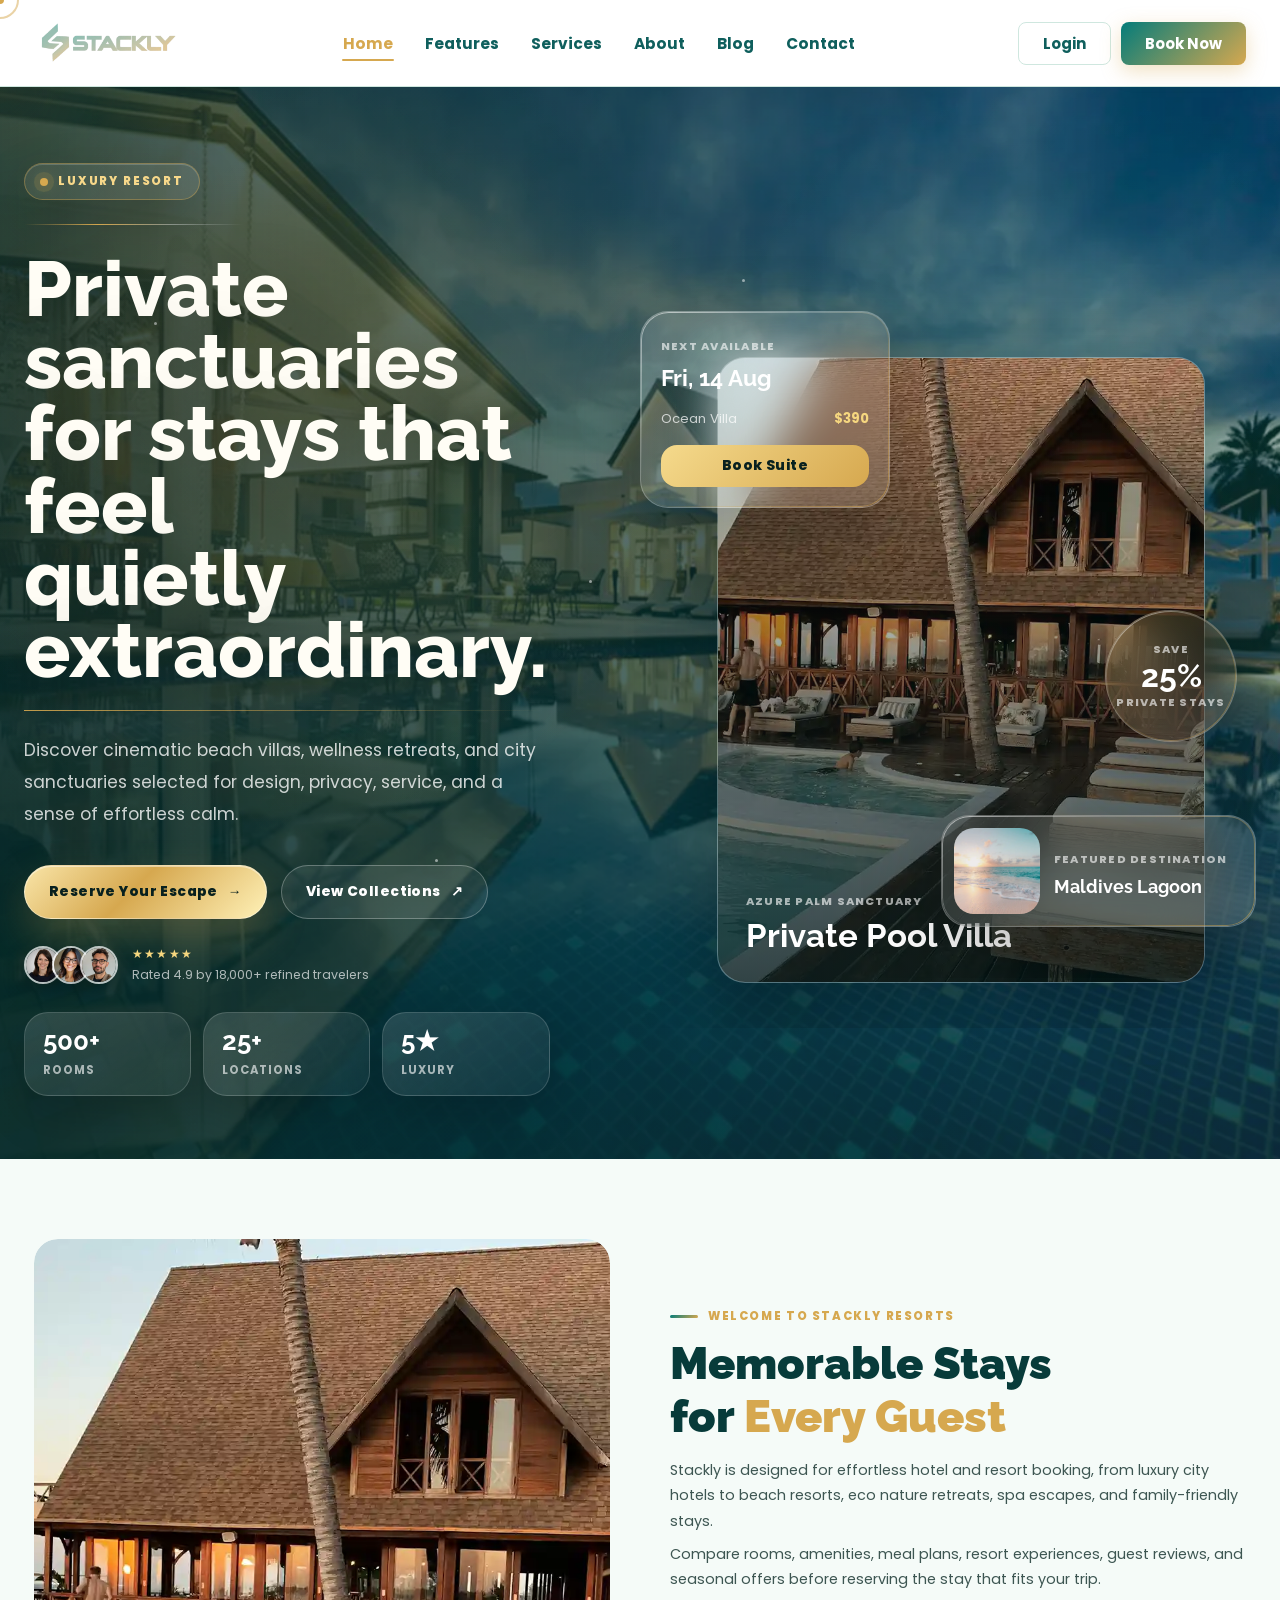
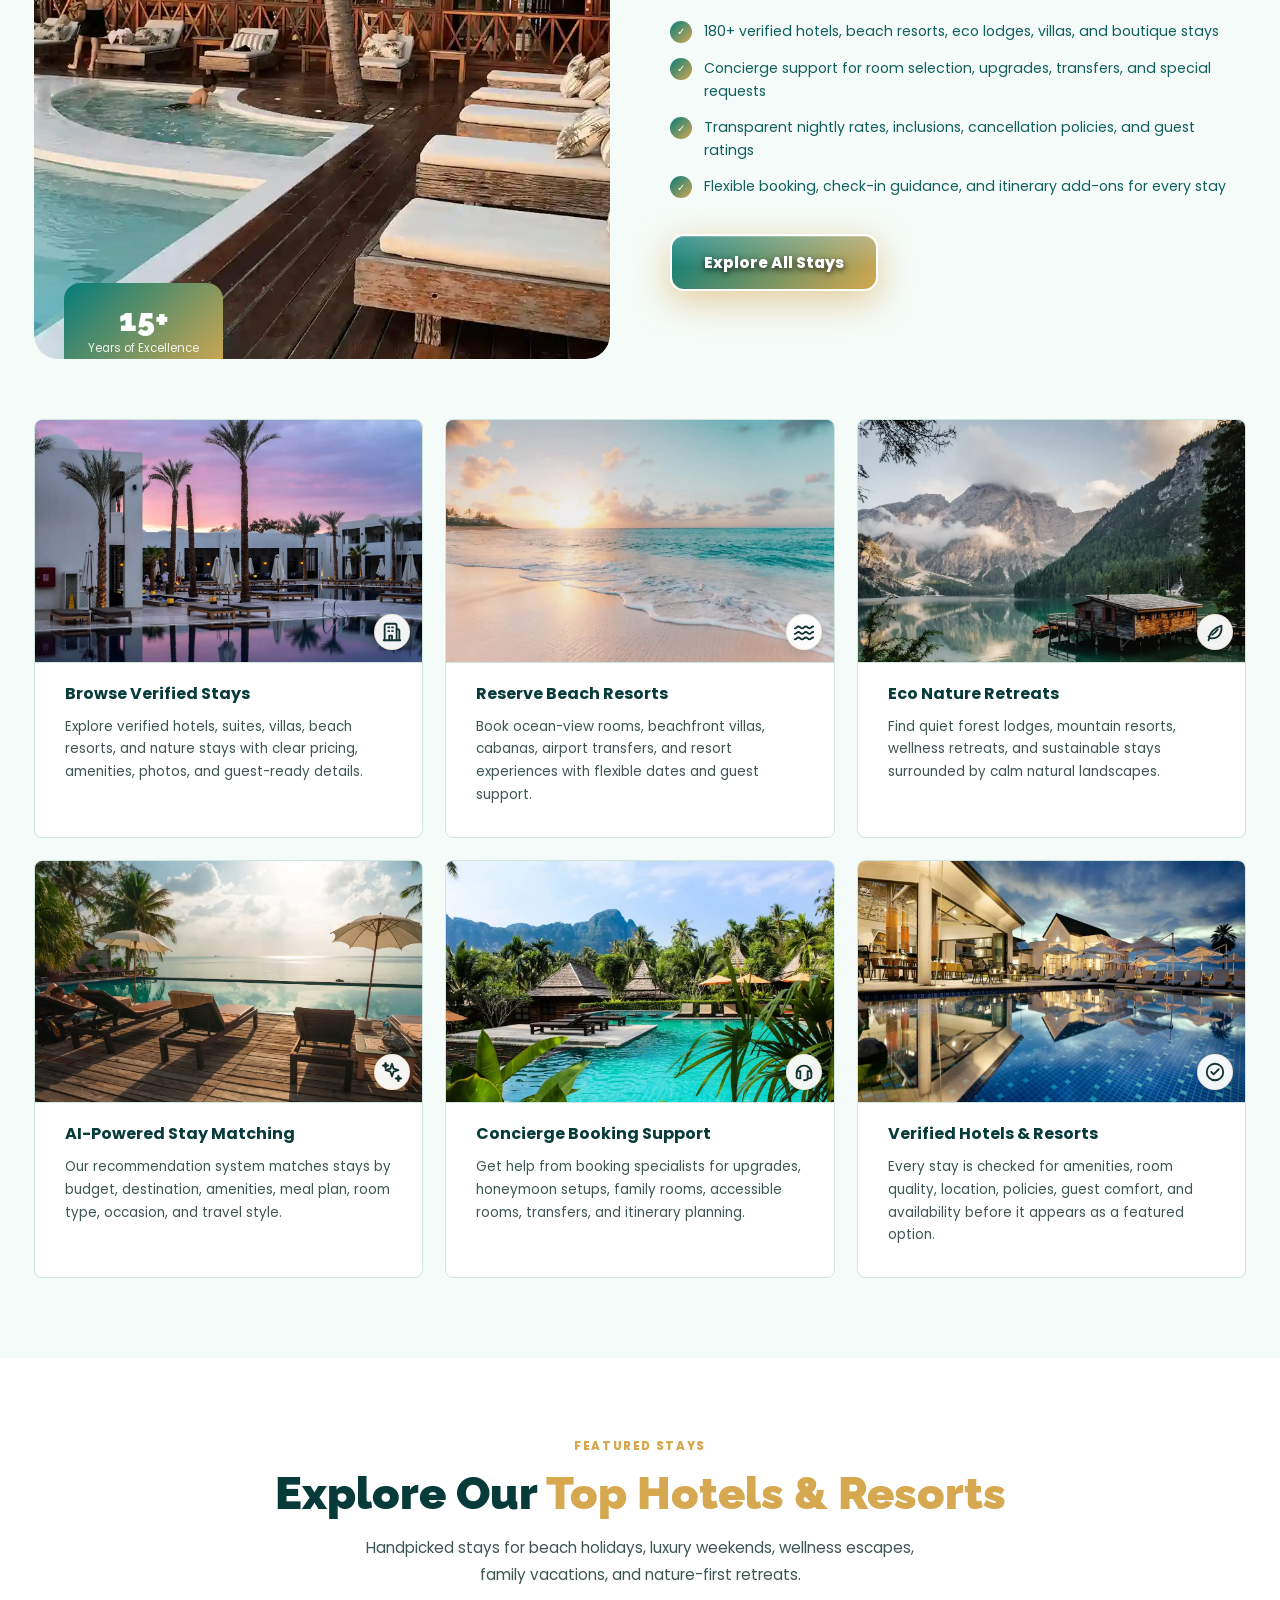
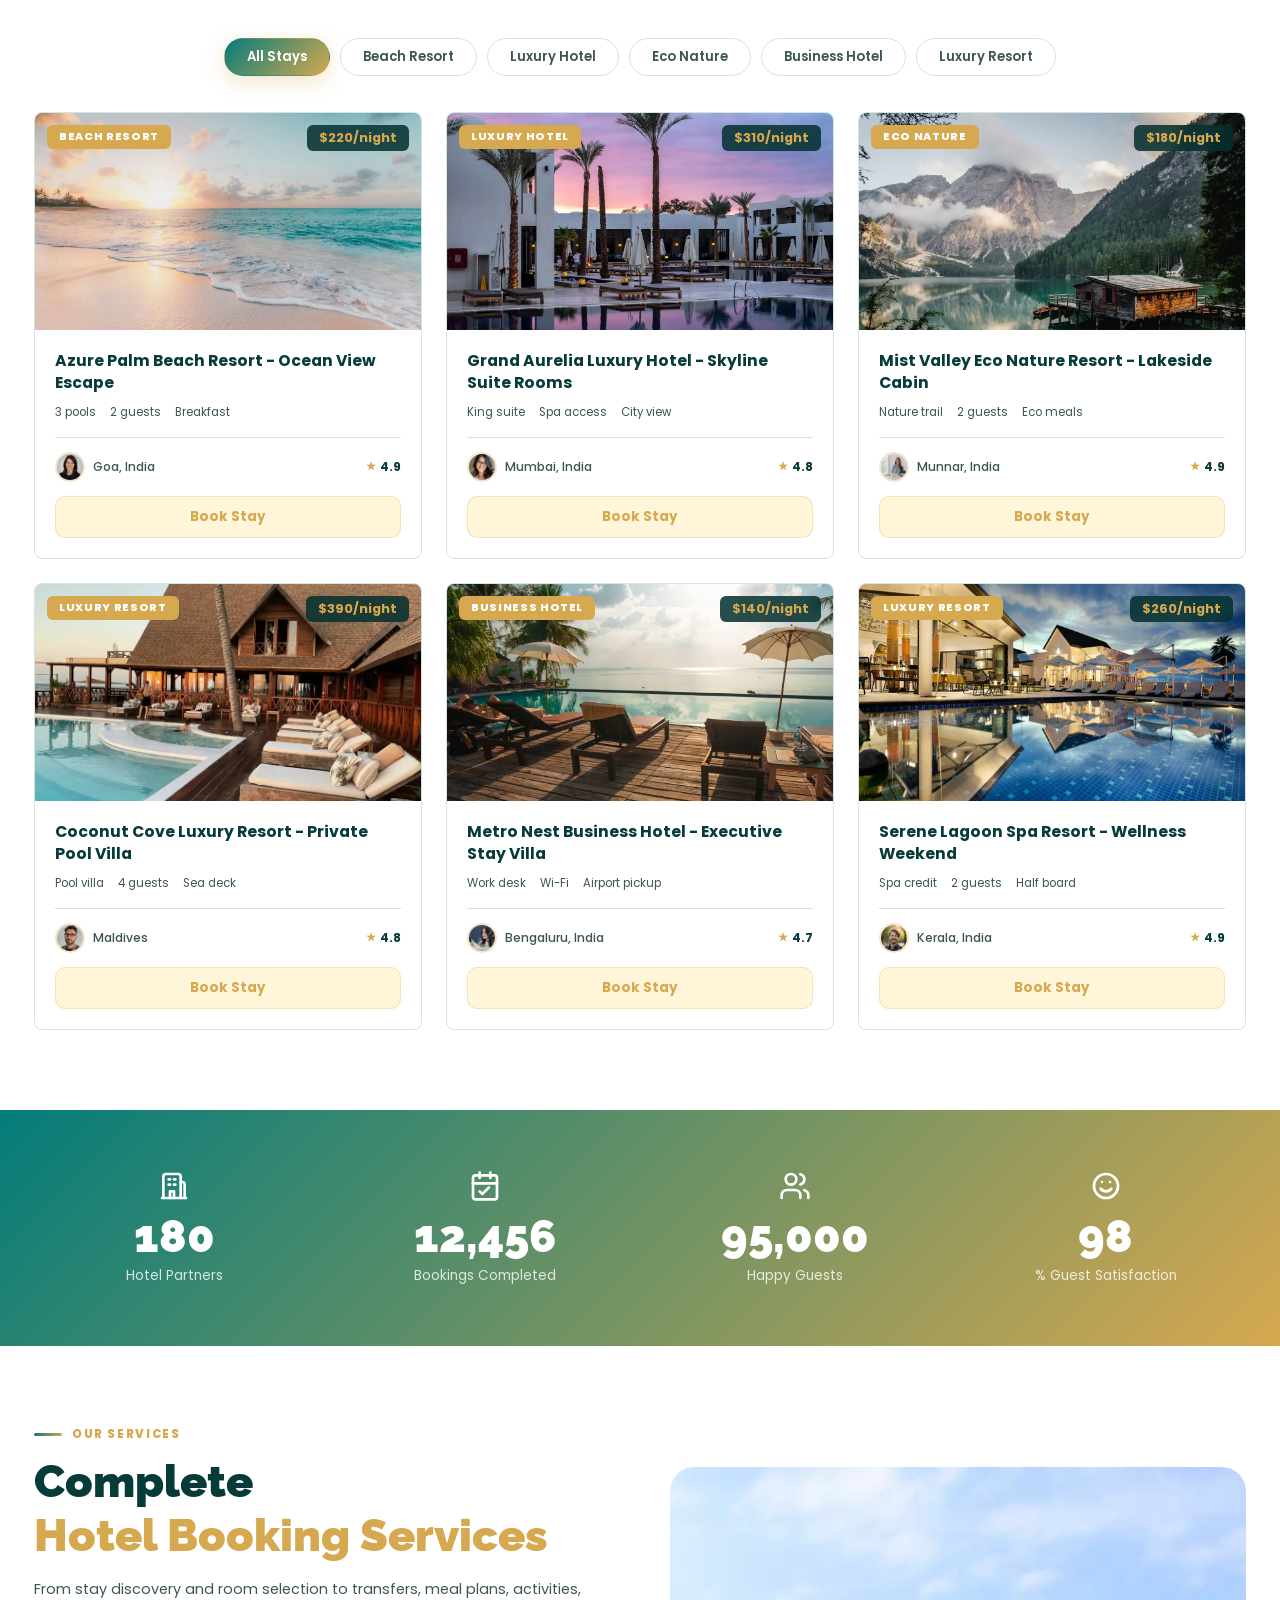
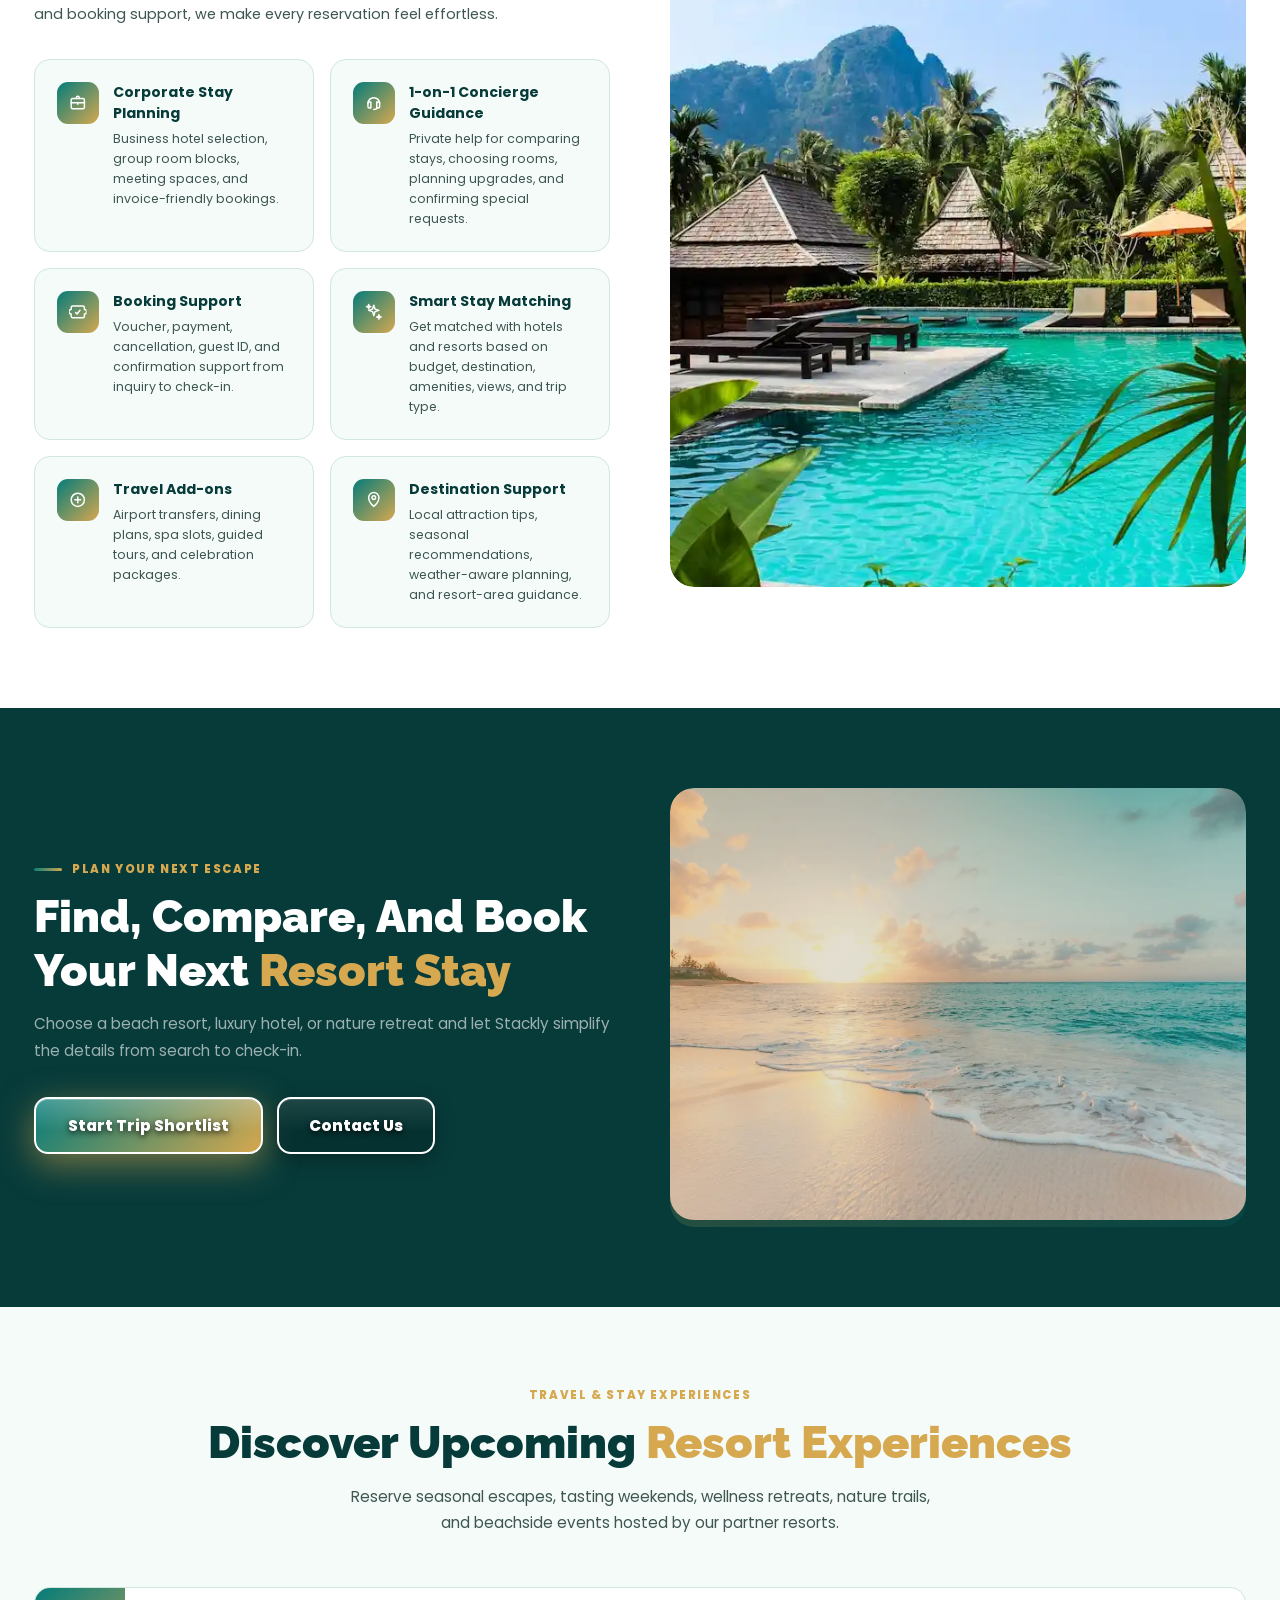
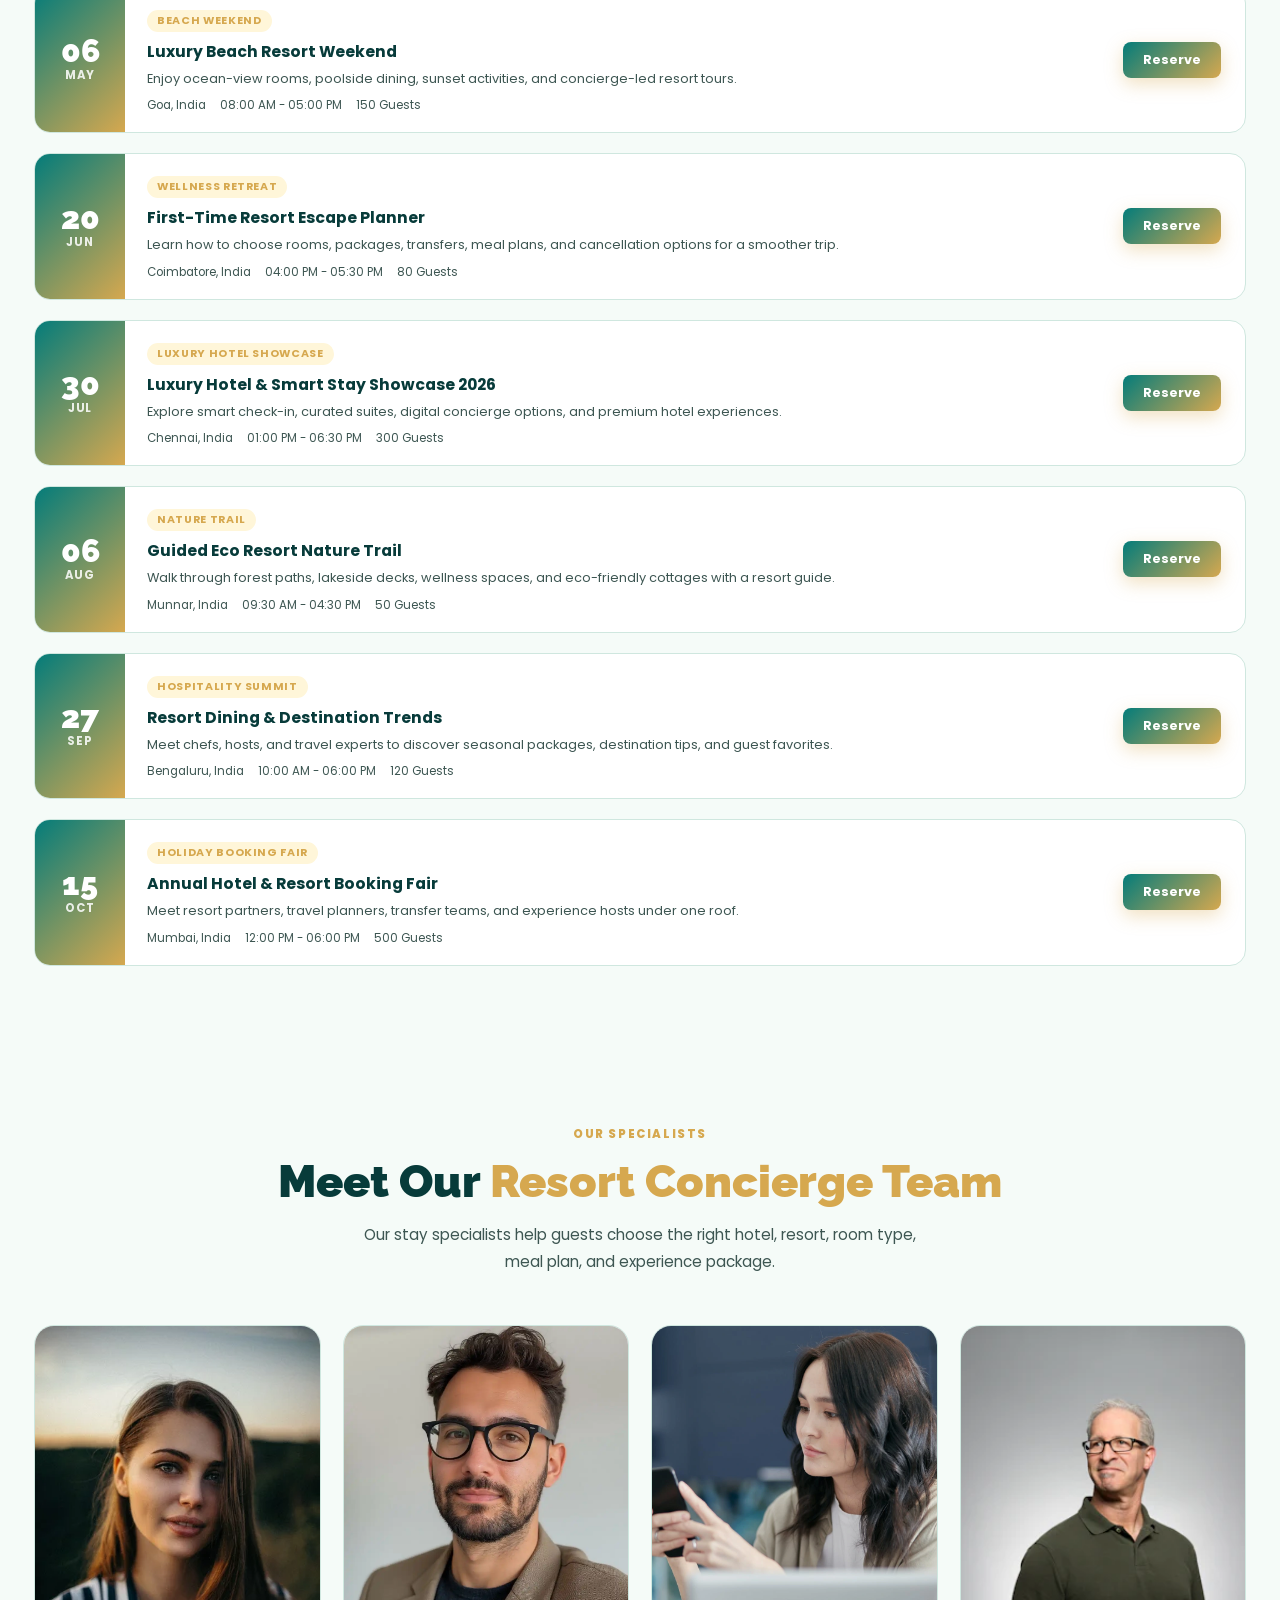
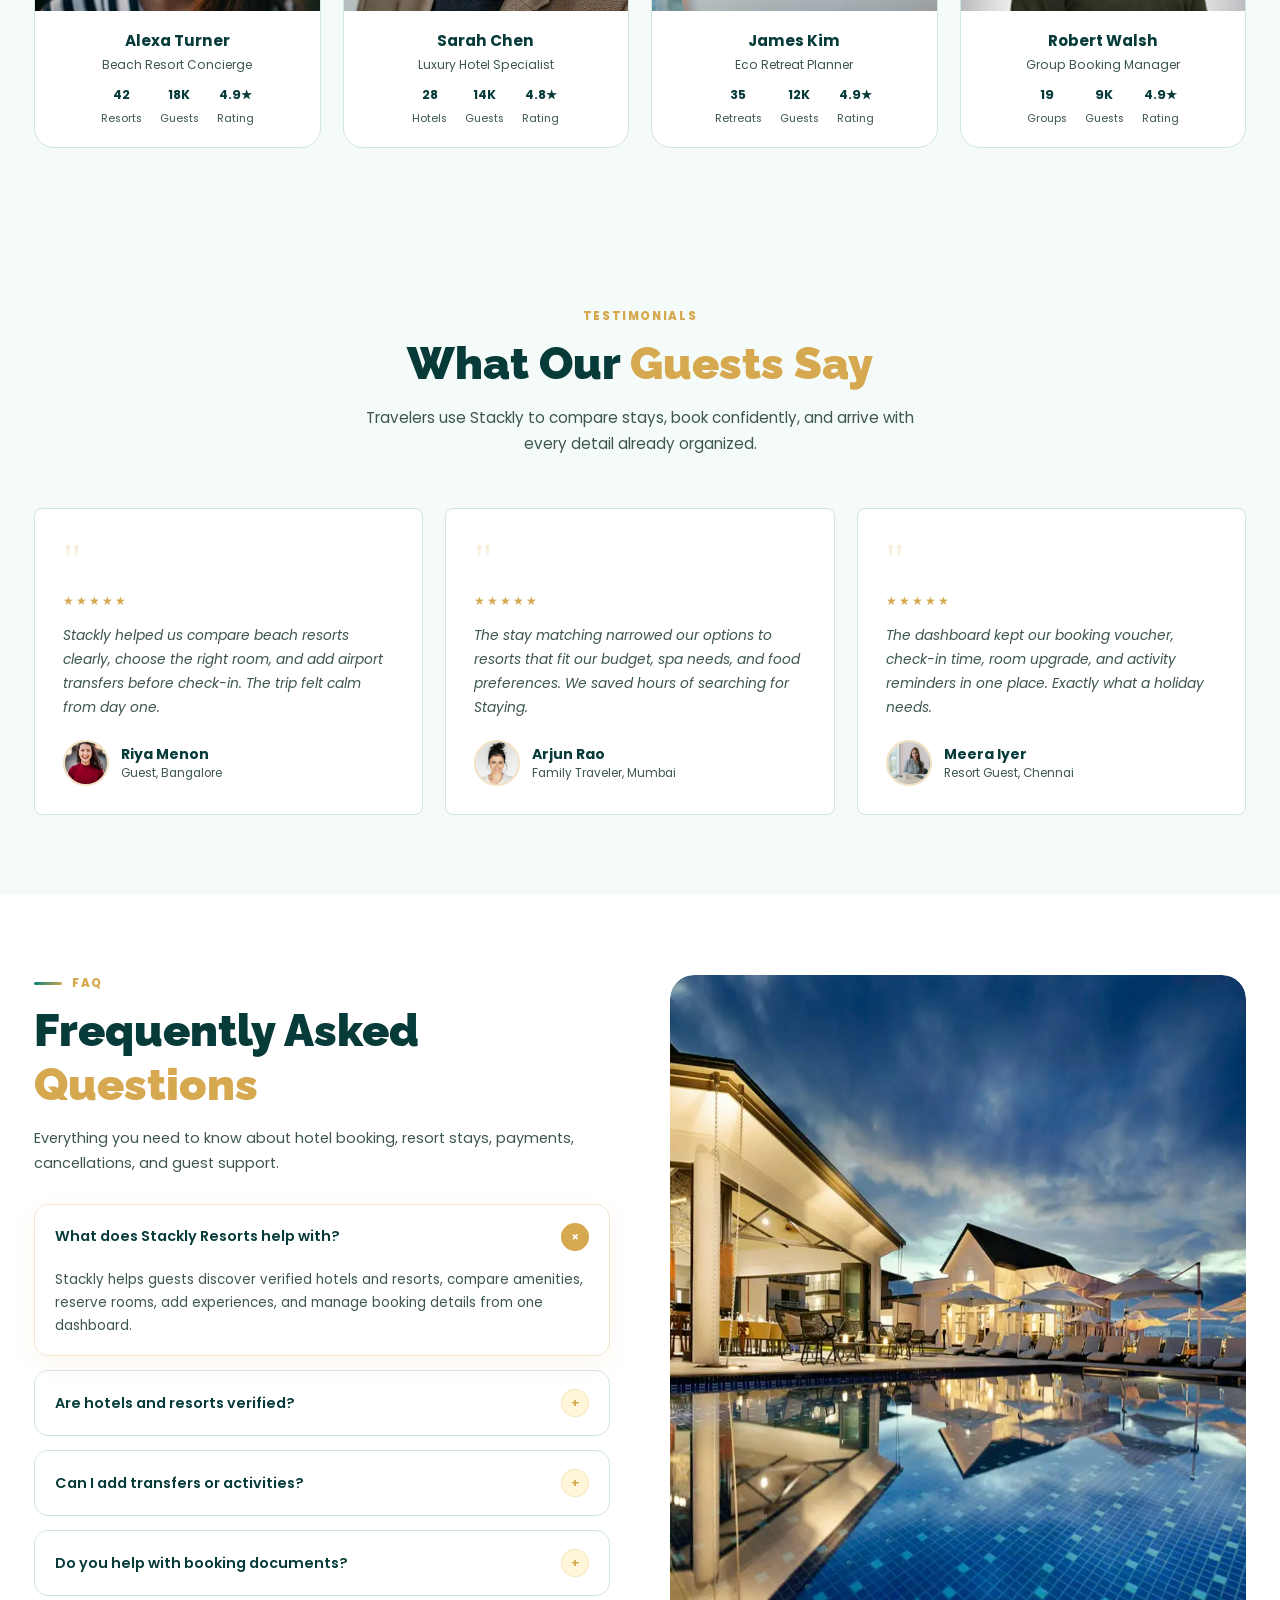
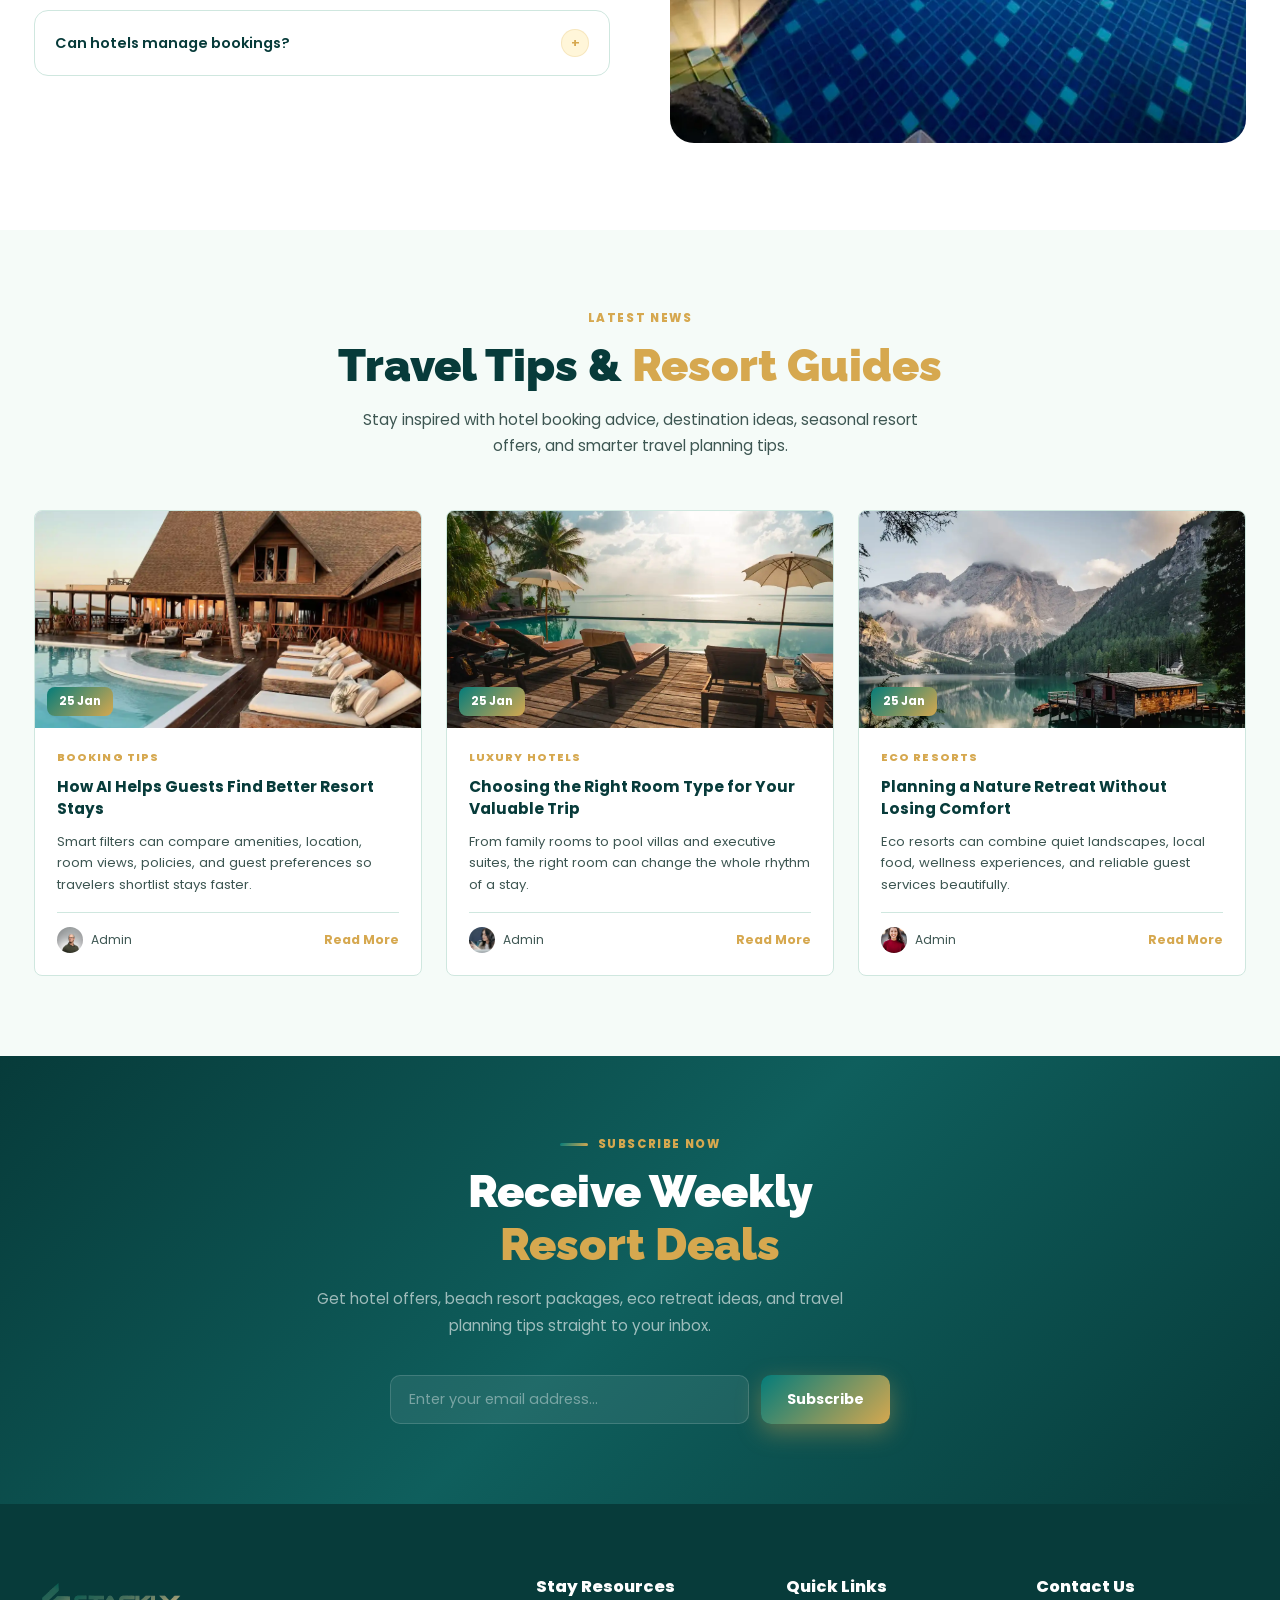
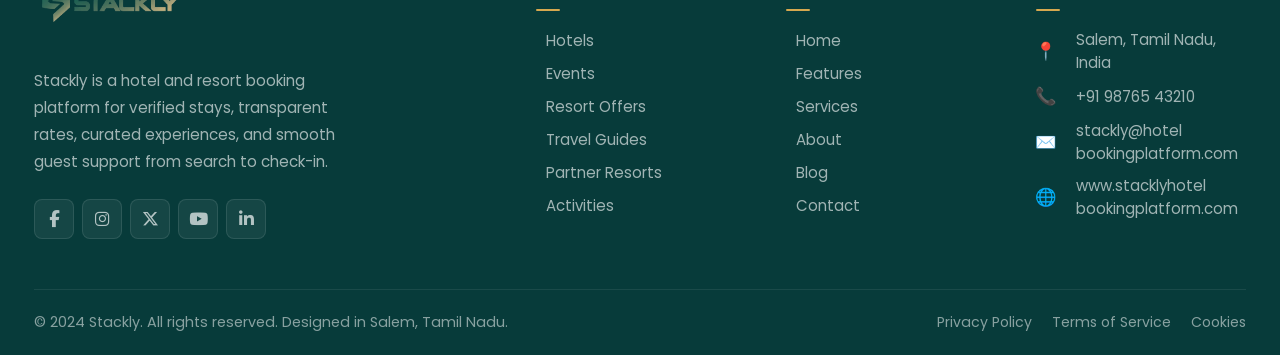
==== commit dababb3d: "Add files via upload" ====
--- a/index.html
+++ b/index.html
@@ -326,7 +326,7 @@
           <div class="cc-overlay"></div>
         </div>
         <div class="cc-body">
-          <div class="cc-title">Grand Aurelia Luxury Hotel - Skyline Suite</div>
+          <div class="cc-title">Grand Aurelia Luxury Hotel - Skyline Suite Rooms</div>
           <div class="cc-meta"><span>King suite</span><span>Spa access</span><span>City view</span></div>
           <div class="cc-foot"><div class="cc-tutor"><img src="downloaded_images/a2.webp" alt=""><span>Mumbai, India</span></div><div class="cc-rating"><span class="cc-stars">★</span>4.8</div></div>
           <button class="cc-btn" type="button" onclick="location.href='404.html'">Book Stay</button>
@@ -368,7 +368,7 @@
           <div class="cc-overlay"></div>
         </div>
         <div class="cc-body">
-          <div class="cc-title">Metro Nest Business Hotel - Executive Stay</div>
+          <div class="cc-title">Metro Nest Business Hotel - Executive Stay Villa</div>
           <div class="cc-meta"><span>Work desk</span><span>Wi-Fi</span><span>Airport pickup</span></div>
           <div class="cc-foot"><div class="cc-tutor"><img src="downloaded_images/w3.webp" alt=""><span>Bengaluru, India</span></div><div class="cc-rating"><span class="cc-stars">★</span>4.7</div></div>
           <button class="cc-btn" type="button" onclick="location.href='404.html'">Book Stay</button>
@@ -466,7 +466,7 @@
 <!-- ============================================================ -->
 <section id="testimonials"><div class="container"><div class="sec-head rv"><div class="sec-eyebrow">Testimonials</div><h2 class="sec-title">What Our <span>Guests Say</span></h2><p class="sec-desc">Travelers use Stackly to compare stays, book confidently, and arrive with every detail already organized.</p></div><div class="testi-grid">
   <div class="testi-card rv d1"><div class="tq">"</div><div class="testi-stars">★★★★★</div><p class="testi-text">Stackly helped us compare beach resorts clearly, choose the right room, and add airport transfers before check-in. The trip felt calm from day one.</p><div class="testi-author"><img src="downloaded_images/unsplash_1494790108377-be9c29b29330_w80_q70.webp" alt=""><div><div class="ta-name">Riya Menon</div><div class="ta-role">Guest, Bangalore</div></div></div></div>
-  <div class="testi-card rv d2"><div class="tq">"</div><div class="testi-stars">★★★★★</div><p class="testi-text">The stay matching narrowed our options to resorts that fit our budget, spa needs, and food preferences. We saved hours of searching.</p><div class="testi-author"><img src="downloaded_images/unsplash_1580489944761-15a19d654956_w60_q70.webp" alt=""><div><div class="ta-name">Arjun Rao</div><div class="ta-role">Family Traveler, Mumbai</div></div></div></div>
+  <div class="testi-card rv d2"><div class="tq">"</div><div class="testi-stars">★★★★★</div><p class="testi-text">The stay matching narrowed our options to resorts that fit our budget, spa needs, and food preferences. We saved hours of searching for Staying.</p><div class="testi-author"><img src="downloaded_images/unsplash_1580489944761-15a19d654956_w60_q70.webp" alt=""><div><div class="ta-name">Arjun Rao</div><div class="ta-role">Family Traveler, Mumbai</div></div></div></div>
   <div class="testi-card rv d3"><div class="tq">"</div><div class="testi-stars">★★★★★</div><p class="testi-text">The dashboard kept our booking voucher, check-in time, room upgrade, and activity reminders in one place. Exactly what a holiday needs.</p><div class="testi-author"><img src="downloaded_images/w5.webp" alt=""><div><div class="ta-name">Meera Iyer</div><div class="ta-role">Resort Guest, Chennai</div></div></div></div>
 </div></div></section>
 <!-- ============================================================ -->
@@ -484,7 +484,7 @@
 <!-- ============================================================ -->
 <section id="blog"><div class="container"><div class="sec-head rv"><div class="sec-eyebrow">Latest News</div><h2 class="sec-title">Travel Tips & <span>Resort Guides</span></h2><p class="sec-desc">Stay inspired with hotel booking advice, destination ideas, seasonal resort offers, and smarter travel planning tips.</p></div><div class="blog-grid">
   <div class="blog-card rv d1"><div class="bc-img"><img src="downloaded_images/resort-hero.webp" alt="Beach resort guide"><div class="bc-date-badge">25 Jan</div></div><div class="bc-body"><div class="bc-cat">Booking Tips</div><div class="bc-title">How AI Helps Guests Find Better Resort Stays</div><div class="bc-excerpt">Smart filters can compare amenities, location, room views, policies, and guest preferences so travelers shortlist stays faster.</div><div class="bc-foot"><div class="bc-author"><img src="downloaded_images/unsplash_1472099645785-5658abf4ff4e_w400_q70.webp" alt="">Admin</div><a href="404.html" class="bc-more">Read More</a></div></div></div>
-  <div class="blog-card rv d2"><div class="bc-img"><img src="downloaded_images/hotel-suite.webp" alt="Hotel suite guide"><div class="bc-date-badge">25 Jan</div></div><div class="bc-body"><div class="bc-cat">Luxury Hotels</div><div class="bc-title">Choosing the Right Room Type for Your Trip</div><div class="bc-excerpt">From family rooms to pool villas and executive suites, the right room can change the whole rhythm of a stay.</div><div class="bc-foot"><div class="bc-author"><img src="downloaded_images/w3.webp" alt="">Admin</div><a href="404.html" class="bc-more">Read More</a></div></div></div>
+  <div class="blog-card rv d2"><div class="bc-img"><img src="downloaded_images/hotel-suite.webp" alt="Hotel suite guide"><div class="bc-date-badge">25 Jan</div></div><div class="bc-body"><div class="bc-cat">Luxury Hotels</div><div class="bc-title">Choosing the Right Room Type for Your Valuable Trip</div><div class="bc-excerpt">From family rooms to pool villas and executive suites, the right room can change the whole rhythm of a stay.</div><div class="bc-foot"><div class="bc-author"><img src="downloaded_images/w3.webp" alt="">Admin</div><a href="404.html" class="bc-more">Read More</a></div></div></div>
   <div class="blog-card rv d3"><div class="bc-img"><img src="downloaded_images/mountain-resort.webp" alt="Eco resort guide"><div class="bc-date-badge">25 Jan</div></div><div class="bc-body"><div class="bc-cat">Eco Resorts</div><div class="bc-title">Planning a Nature Retreat Without Losing Comfort</div><div class="bc-excerpt">Eco resorts can combine quiet landscapes, local food, wellness experiences, and reliable guest services beautifully.</div><div class="bc-foot"><div class="bc-author"><img src="downloaded_images/unsplash_1494790108377-be9c29b29330_w80_q70.webp" alt="">Admin</div><a href="404.html" class="bc-more">Read More</a></div></div></div>
 </div></div></section>
 <!-- ============================================================ -->
@@ -501,13 +501,29 @@
           <img src="logo_gold.webp" alt="Stackly Logo" class="footer-logo-img">
         </a>
         <p>Stackly is a hotel and resort booking platform for verified stays, transparent rates, curated experiences, and smooth guest support from search to check-in.</p>
-        <div class="foot-soc">
-          <a class="fsoc" href="404.html">f</a>
-          <a class="fsoc" href="404.html">in</a>
-          <a class="fsoc" href="404.html">tw</a>
-          <a class="fsoc" href="404.html">yt</a>
-          <a class="fsoc" href="404.html">sk</a>
-        </div>
+        <link rel="stylesheet" href="https://cdnjs.cloudflare.com/ajax/libs/font-awesome/6.7.2/css/all.min.css">
+
+<div class="foot-soc">
+    <a class="fsoc" href="404.html" aria-label="Facebook">
+        <i class="fab fa-facebook-f"></i>
+    </a>
+
+    <a class="fsoc" href="404.html" aria-label="Instagram">
+        <i class="fab fa-instagram"></i>
+    </a>
+
+    <a class="fsoc" href="404.html" aria-label="Twitter">
+        <i class="fab fa-x-twitter"></i>
+    </a>
+
+    <a class="fsoc" href="404.html" aria-label="YouTube">
+        <i class="fab fa-youtube"></i>
+    </a>
+
+    <a class="fsoc" href="404.html" aria-label="LinkedIn">
+        <i class="fab fa-linkedin-in"></i>
+    </a>
+</div>
       </div>
       <div class="fg-col">
         <h4>Stay Resources</h4>
--- a/index.css
+++ b/index.css
@@ -910,9 +910,10 @@
   align-items: center;
 }
 .login-box-header .nav-logo-img {
-  height: 36px;
+  height: 54px;
   width: auto;
   object-fit: contain;
+  filter: brightness(1.28) saturate(1.35) drop-shadow(0 0 14px rgba(242, 193, 78, 0.48));
 }
 .login-box-header .btn-back-home {
   display: inline-flex;
@@ -1261,9 +1262,10 @@
   align-items: center;
 }
 .signup-box-header .nav-logo-img {
-  height: 36px;
+  height: 54px;
   width: auto;
   object-fit: contain;
+  filter: brightness(1.28) saturate(1.35) drop-shadow(0 0 14px rgba(242, 193, 78, 0.48));
 }
 .signup-box-header .btn-back-home {
   display: inline-flex;
